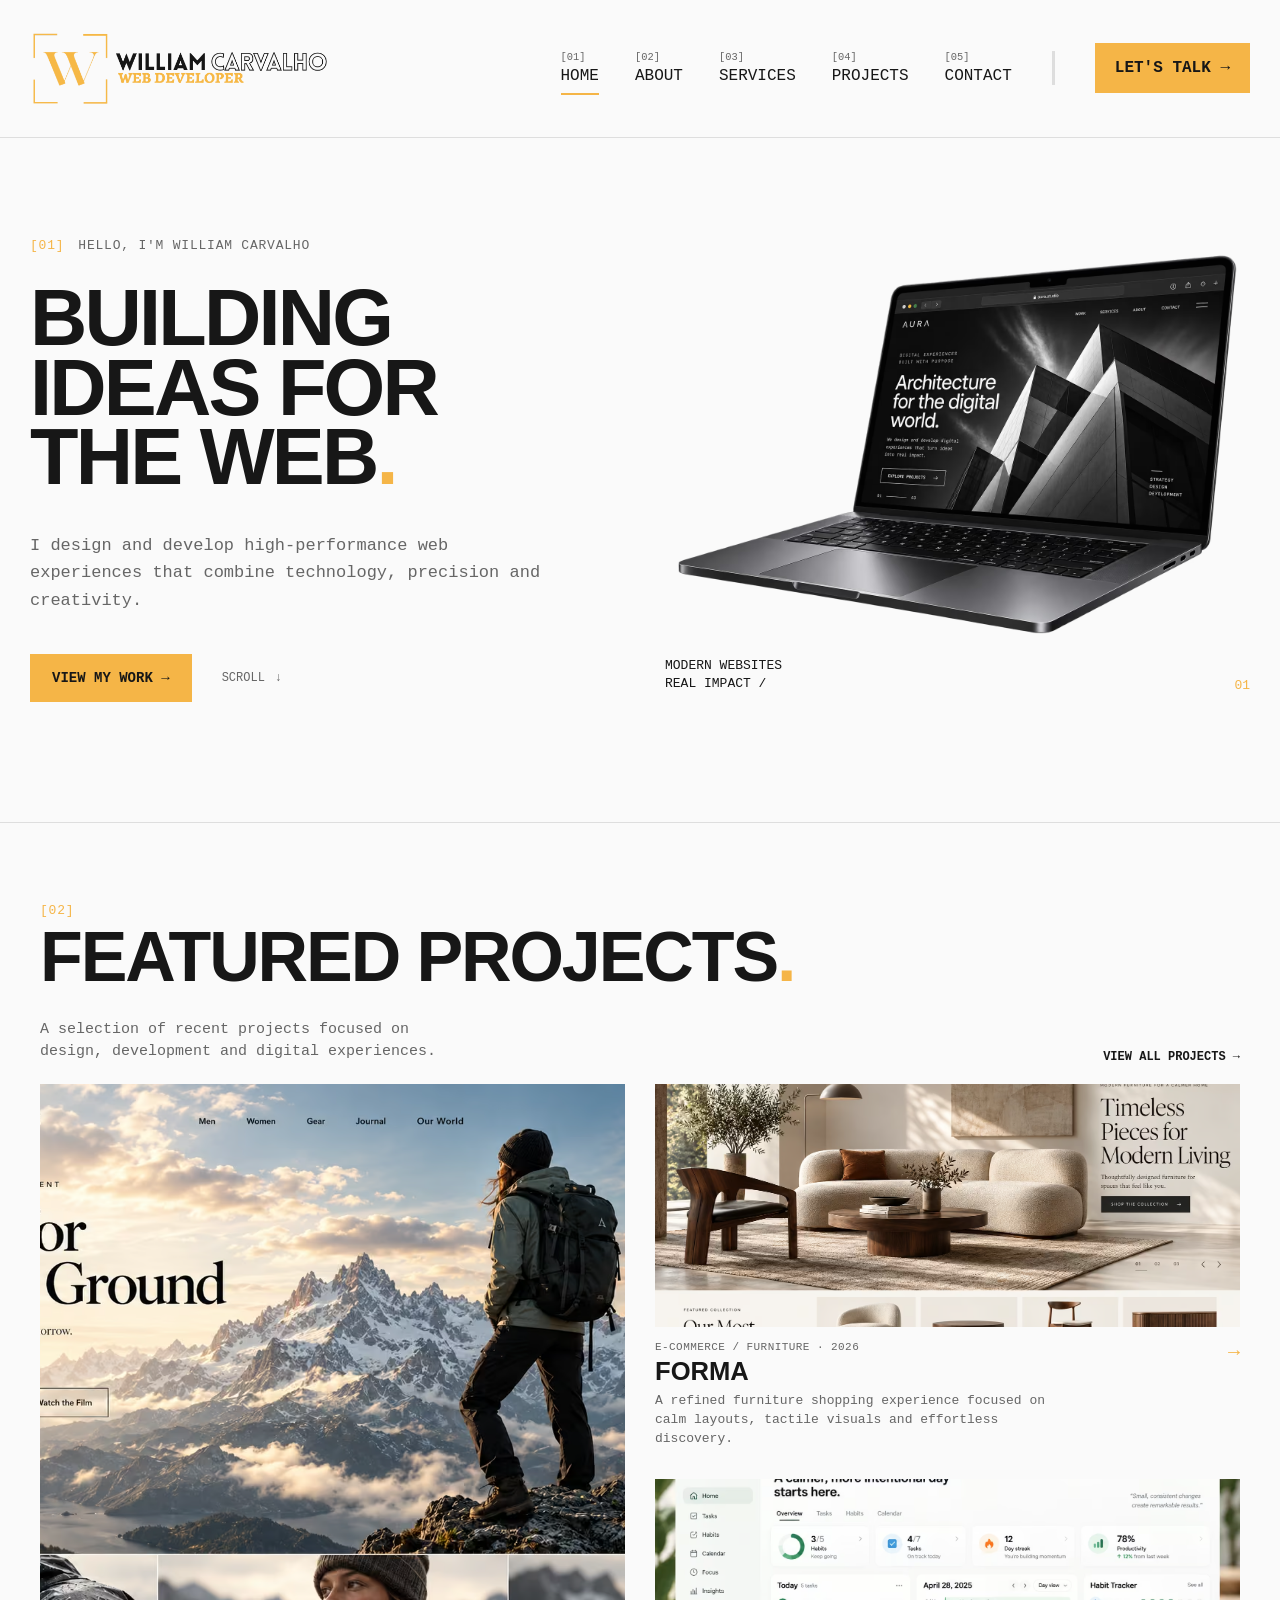
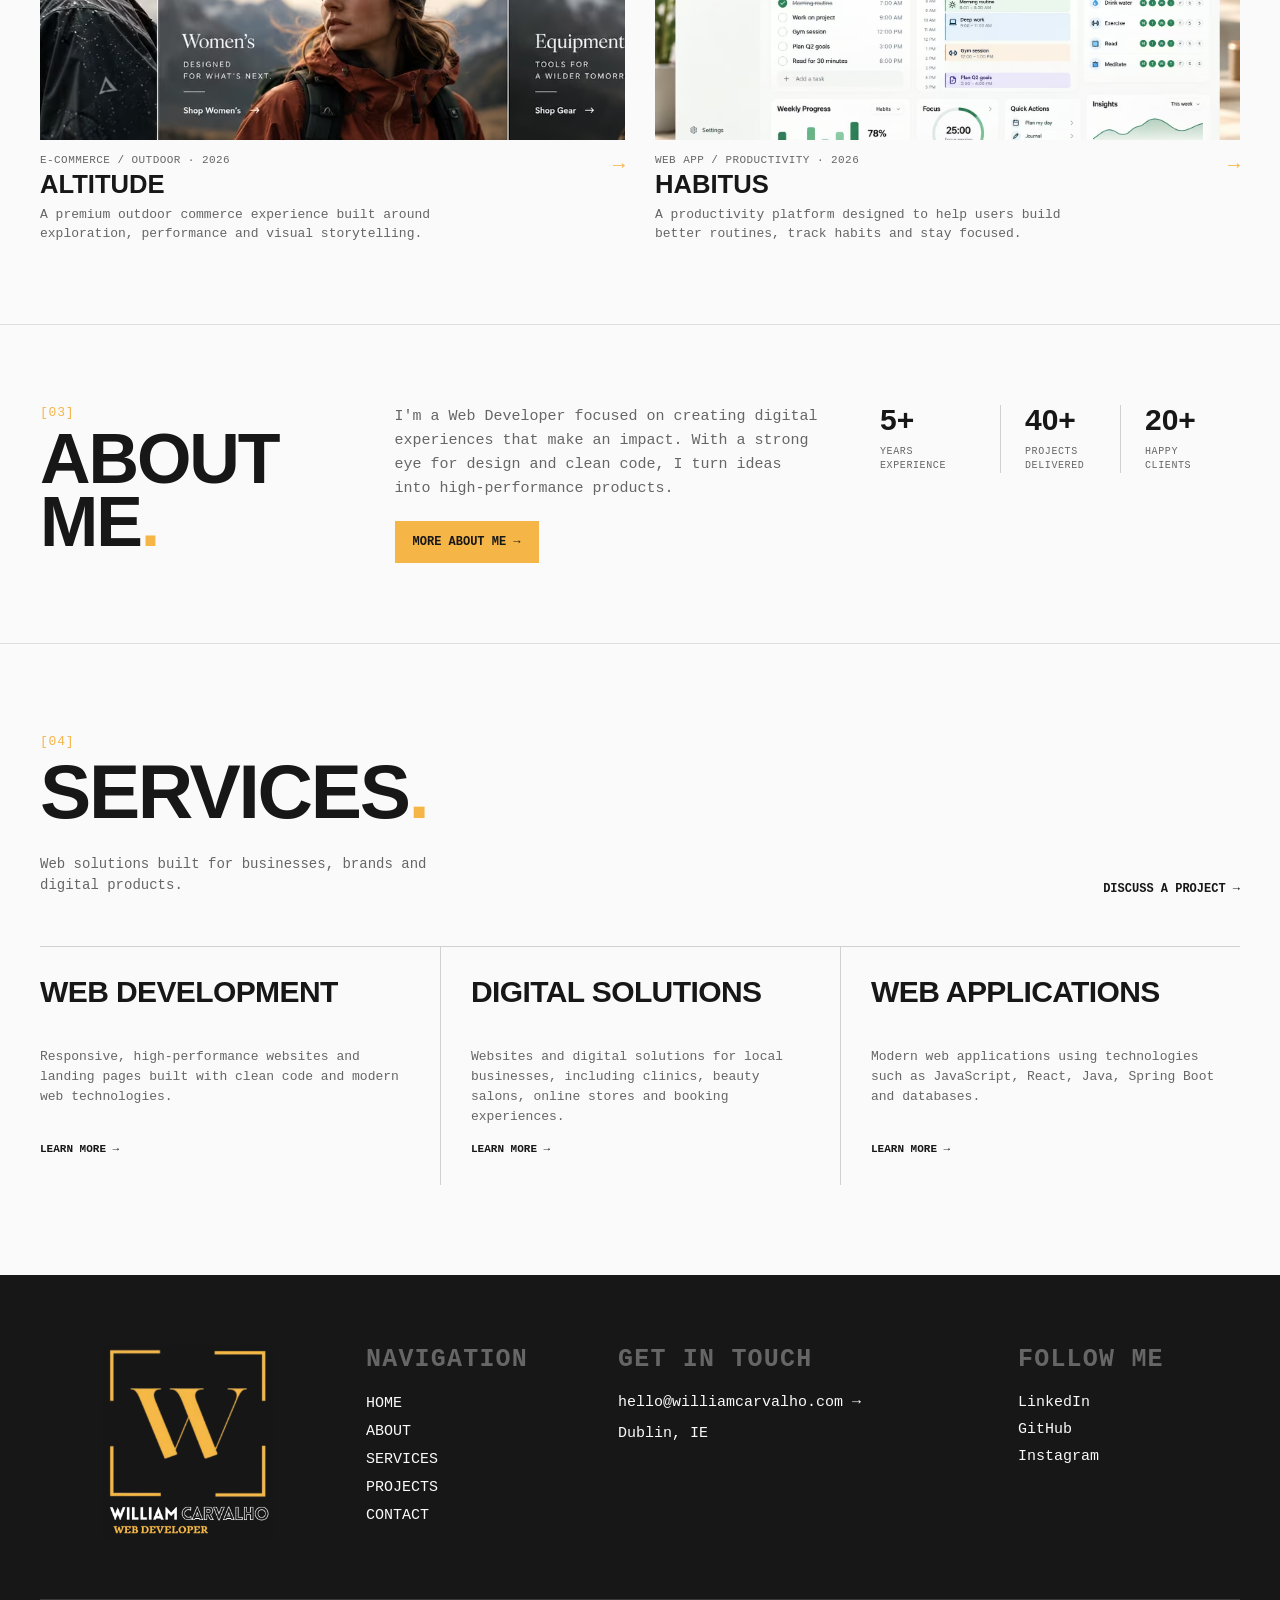
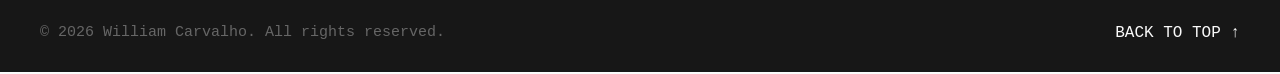
==== index.html @ 8e42b546 "add service preview section style and responsive layout" ====
<!DOCTYPE html>
<html lang="en">

<head>
    <meta charset="UTF-8">
    <meta name="viewport" content="width=device-width, initial-scale=1.0">
    <title>William Carvalho</title>
    <link rel="stylesheet" href="css/style.css">
    <link rel="stylesheet" href="https://cdn.jsdelivr.net/npm/bootstrap-icons@1.13.2/font/bootstrap-icons.min.css">
</head>

<body>
    <!-- Header -->
    <header class="site-header">
        <div class="container header-container">

            <!-- Website logo -->
            <a href="index.html" class="site-logo">
                <img src="images/full-logo-black.png" alt="William Carvalho Logo">
            </a>

            <!-- Main navigation -->
            <nav class="main-navigation" id="main-navigation" aria-label="Main navigation">
                <ul>
                    <li>
                        <a href="index.html" aria-current="page">
                            <span class="nav-number">[01]</span>
                            <span>Home</span>
                        </a>
                    </li>
                    <li>
                        <a href="about.html">
                            <span class="nav-number">[02]</span>
                            <span>About</span>
                        </a>
                    </li>
                    <li>
                        <a href="services.html">
                            <span class="nav-number">[03]</span>
                            <span>Services</span>
                        </a>
                    </li>
                    <li>
                        <a href="projects.html">
                            <span class="nav-number">[04]</span>
                            <span>Projects</span>
                        </a>
                    </li>
                    <li>
                        <a href="contact.html">
                            <span class="nav-number">[05]</span>
                            <span>Contact</span>
                        </a>
                    </li>
                </ul>
            </nav>

            <!-- Header CTA -->
            <a href="#" class="header-cta">
                Let's Talk →
            </a>

            <!-- Mobile menu button -->
            <button class="menu-toggle" type="button" aria-label="Toggle navigation menu" aria-expanded="false"
                aria-controls="main-navigation">
                <i class="bi bi-list" aria-hidden="true"></i>
            </button>
        </div>
    </header>

    <!-- Main Section -->
    <main>
        <!-- Hero -->
        <section class="hero">
            <div class="container hero-container">
                <!-- Hero Content -->
                <div class="hero-content">
                    <div class="hero-label">
                        <span>[01]</span>
                        <span>Hello, I'm William Carvalho</span>
                    </div>
                    <h1 class="hero-title">
                        Building<br>
                        Ideas For<br>
                        The Web<span class="hero-dot">.</span>
                    </h1>
                    <p class="hero-description">
                        I design and develop high-performance web experiences
                        that combine technology, precision and creativity.
                    </p>
                    <div class="hero-actions">
                        <a href="#projects" class="hero-cta">
                            View my work →
                        </a>
                        <a href="#projects" class="hero-scroll">
                            <span>Scroll</span>
                            <span>↓</span>
                        </a>
                    </div>
                </div>
                <!-- Hero Visual -->
                <div class="hero-visual">
                    <div class="hero-image">
                        <img src="images/hero-banner.avif" alt="Creative web development workspace">
                    </div>
                    <div class="hero-image-caption">
                        <p>
                            Modern Websites<br>
                            Real Impact /
                        </p>
                        <span>01</span>
                    </div>
                </div>
            </div>
        </section>

        <!-- Featured Projects -->
        <section class="featured-projects" id="projects">
            <div class="container featured-projects-container">
                <!-- Section Header -->
                <div class="featured-projects-header">
                    <div class="featured-projects-heading">
                        <div class="section-label">
                            <span>[02]</span>
                        </div>
                        <h2>
                            Featured Projects<span class="section-dot">.</span>
                        </h2>
                    </div>
                    <div class="featured-projects-intro">
                        <p>
                            A selection of recent projects focused on design,
                            development and digital experiences.
                        </p>
                        <a href="projects.html" class="section-link">
                            View all projects →
                        </a>
                    </div>
                </div>

                <!-- Projects Grid -->
                <div class="projects-grid">
                    <!-- Project 01 -->
                    <article class="project-card project-card-large">
                        <a href="project.html" class="project-image">
                            <img src="images/projects-images/project1.avif" alt="Altitude project preview">
                        </a>
                        <div class="project-info">
                            <div>
                                <span class="project-meta">
                                    E-commerce / Outdoor · 2026
                                </span>
                                <h3 class="project-title">
                                    Altitude
                                </h3>
                                <p>
                                    A premium outdoor commerce experience built around exploration,
                                    performance and visual storytelling.
                                </p>
                            </div>

                            <a href="project.html" class="project-arrow">
                                →
                            </a>
                        </div>
                    </article>

                    <!-- Project 02 -->
                    <article class="project-card project-card-small">
                        <a href="#" class="project-image">
                            <img src="images/projects-images/project2.avif" alt="">
                        </a>
                        <div class="project-info">
                            <div>
                                <span class="project-meta">
                                    E-commerce / Furniture · 2026
                                </span>

                                <h3 class="project-title">
                                    Forma
                                </h3>
                                <p>
                                    A refined furniture shopping experience focused on calm layouts,
                                    tactile visuals and effortless discovery.
                                </p>
                            </div>
                            <a href="#" class="project-arrow">
                                →
                            </a>
                        </div>
                    </article>

                    <!-- Project 03 -->
                    <article class="project-card project-card-medium">
                        <a href="#" class="project-image">
                            <img src="images/projects-images/project3.avif" alt="">
                        </a>

                        <div class="project-info">
                            <div>
                                <span class="project-meta">
                                    Web App / Productivity · 2026
                                </span>
                                <h3 class="project-title">
                                    Habitus
                                </h3>
                                <p>
                                    A productivity platform designed to help users build better
                                    routines, track habits and stay focused.
                                </p>
                            </div>
                            <a href="#" class="project-arrow">
                                →
                            </a>
                        </div>
                    </article>
                </div>
            </div>
        </section>

        <!-- About Section -->
        <section class="about-preview" id="about">
            <div class="container about-preview-container">
                <!-- Section Heading -->
                <div class="about-preview-heading">
                    <div class="section-label">
                        <span>[03]</span>
                    </div>
                    <h2>
                        About Me<span class="section-dot">.</span>
                    </h2>
                </div>

                <!-- About Content -->
                <div class="about-preview-content">
                    <p>
                        I'm a Web Developer focused on creating digital experiences
                        that make an impact. With a strong eye for design and clean code,
                        I turn ideas into high-performance products.
                    </p>
                    <a href="about.html" class="about-preview-link">
                        More about me →
                    </a>
                </div>

                <!-- Stats -->
                <div class="about-preview-stats">
                    <div class="about-stat">
                        <strong>5+</strong>
                        <span>
                            Years<br>
                            Experience
                        </span>
                    </div>
                    <div class="about-stat">
                        <strong>40+</strong>
                        <span>
                            Projects<br>
                            Delivered
                        </span>
                    </div>
                    <div class="about-stat">
                        <strong>20+</strong>
                        <span>
                            Happy<br>
                            Clients
                        </span>
                    </div>
                </div>
            </div>
        </section>

        <!-- Services -->
        <section class="services-preview" id="services">
            <div class="container services-preview-container">
                <div class="services-header">
                    <div class="services-heading">
                        <div class="section-label">
                            <span>[04]</span>
                        </div>
                        <h2>Services<span class="section-dot">.</span></h2>
                    </div>
                    <div class="services-intro">
                        <p>Web solutions built for businesses, brands and digital products.</p>
                        <a href="contact.html" class="section-link">Discuss a project →</a>
                    </div>
                </div>

                <div class="services-grid">
                    <article class="service-item">
                        <div class="service-content">
                            <h3>Web Development</h3>
                            <p>
                                Responsive, high-performance websites and landing pages
                                built with clean code and modern web technologies.
                            </p>
                            <a href="services.html">Learn more →</a>
                        </div>
                    </article>

                    <article class="service-item">
                        <div class="service-content">
                            <h3>Digital Solutions</h3>
                            <p>
                                Websites and digital solutions for local businesses,
                                including clinics, beauty salons, online stores
                                and booking experiences.
                            </p>
                            <a href="services.html">Learn more →</a>
                        </div>
                    </article>

                    <article class="service-item">
                        <div class="service-content">
                            <h3>Web Applications</h3>
                            <p>
                                Modern web applications using technologies such as
                                JavaScript, React, Java, Spring Boot and databases.
                            </p>
                            <a href="services.html">Learn more →</a>
                        </div>
                    </article>
                </div>
            </div>
        </section>
    </main>

    <!-- Footer -->
    <footer class="site-footer">
        <div class="container">
            <div class="footer-content">

                <!-- Logo -->
                <div class="footer-logo">
                    <a href="index.html">
                        <!-- Desktop / Laptop-->
                        <img src="images/full-logo-2-white.png" alt="William Carvalho logo" class="footer-logo-desktop">

                        <!-- Tablet / Mobile -->
                        <img src="images/full-logo-white.png" alt="William Carvalho logo" class="footer-logo-mobile">
                    </a>
                </div>

                <!-- Navigation -->
                <nav class="footer-navigation" aria-label="Footer navigation">
                    <h2>Navigation</h2>

                    <ul>
                        <li><a href="index.html">Home</a></li>
                        <li><a href="about.html">About</a></li>
                        <li><a href="services.html">Services</a></li>
                        <li><a href="projects.html">Projects</a></li>
                        <li><a href="contact.html">Contact</a></li>
                    </ul>
                </nav>

                <!-- Contact -->
                <div class="footer-contact-section">
                    <h2>Get in touch</h2>

                    <div class="footer-contact">
                        <a href="mailto:hello@williamcarvalho.com">
                            hello@williamcarvalho.com →
                        </a>
                        <p>Dublin, IE</p>
                    </div>
                </div>

                <!-- Social -->
                <div class="footer-social-section">
                    <h2>Follow me</h2>
                    <div class="footer-social">
                        <a href="#" target="_blank" rel="noopener noreferrer">
                            LinkedIn
                        </a>
                        <a href="#" target="_blank" rel="noopener noreferrer">
                            GitHub
                        </a>
                        <a href="#" target="_blank" rel="noopener noreferrer">
                            Instagram
                        </a>
                    </div>
                </div>
            </div>

            <!-- Footer bottom -->
            <div class="footer-bottom">
                <p>
                    &copy; 2026 William Carvalho. All rights reserved.
                </p>
                <a href="#top" class="back-to-top">
                    Back to top ↑
                </a>
            </div>
        </div>
    </footer>

    <script src="js/script.js"></script>
</body>

</html>
---- css/style.css ----
/* Base */
*,
*::before,
*::after {
    box-sizing: border-box;
}

html {
    scroll-behavior: smooth;
}

body {
    margin: 0;
}

img {
    display: block;
    max-width: 100%;
}

/* Variables */
:root {
    /* Text */
    --font-lovelo: "Lovelo", Arial, sans-serif;
    --font-lekton: "Lekton", monospace;

    /* Brand colors */
    --color-dark: #171717;
    --color-gray: #666666;
    --color-accent: #f5b547;
    --color-bg: #fafafa;
}

/* Global styles */
body {
    font-family: var(--font-lekton);
    color: var(--color-dark);
    background: var(--color-bg);
}

/* Header */
.site-header {
    width: 100%;
    border-bottom: 1px solid rgba(23, 23, 23, 0.12);
    background: var(--color-bg);
}

.header-container {
    min-height: 100px;
    display: flex;
    padding: 30px;
    align-items: center;
    gap: 40px;
}

.site-logo {
    display: flex;
    align-items: center;
    flex-shrink: 0;
}

.site-logo img {
    display: block;
    width: 300px;
    height: auto;
}

.main-navigation {
    margin-left: auto;
    padding-right: 40px;
    border-right: 3px solid rgba(23, 23, 23, 0.12);
}

.main-navigation ul {
    margin: 0;
    padding: 0;
    display: flex;
    align-items: center;
    gap: 36px;
    list-style: none;
}

.main-navigation a {
    position: relative;
    display: flex;
    flex-direction: column;
    gap: 4px;
    color: var(--color-dark);
    font-family: var(--font-lekton);
    font-size: 16px;
    text-decoration: none;
    text-transform: uppercase;
    transition: color 0.25s ease;
}

.nav-number {
    color: var(--color-gray);
    font-size: 0.65rem;
    transition: color 0.25s ease;
}

.main-navigation a:hover,
.main-navigation a:hover .nav-number {
    color: var(--color-accent);
}

.main-navigation a[aria-current="page"]::after {
    content: "";
    position: absolute;
    left: 0;
    bottom: -10px;
    width: 100%;
    height: 2px;
    background: var(--color-accent);
}

.header-cta {
    padding: 16px 20px;
    display: inline-flex;
    align-items: center;
    justify-content: center;
    flex-shrink: 0;
    background: var(--color-accent);
    color: var(--color-dark);
    font-family: var(--font-lekton);
    font-size: 16px;
    font-weight: 700;
    text-decoration: none;
    text-transform: uppercase;
    transition:
        background 0.25s ease,
        transform 0.25s ease;
}

.header-cta:hover {
    background: var(--color-dark);
    color: var(--color-bg);
    transform: translateY(-2px);
}

.menu-toggle {
    display: none;
}

/* Hero Section */
.hero {
    width: 100%;
    padding: 100px 30px 120px;
    overflow: hidden;
}

.hero-container {
    width: 100%;
    max-width: 1400px;
    margin-inline: auto;
    display: grid;
    grid-template-columns: minmax(0, 1fr) minmax(0, 1fr);
    gap: 50px;
    align-items: center;
}

.hero-content {
    width: 100%;
    min-width: 0;
}

.hero-label {
    margin-bottom: 30px;
    display: flex;
    align-items: center;
    gap: 14px;
    color: var(--color-gray);
    font-family: var(--font-lekton);
    font-size: 13px;
    text-transform: uppercase;
    letter-spacing: 0.06em;
}

.hero-label span:first-child {
    color: var(--color-accent);
}

.hero-title {
    margin: 0;
    font-family: var(--font-lovelo);
    font-size: clamp(64px, 6.2vw, 110px);
    font-weight: 900;
    line-height: 0.88;
    letter-spacing: -0.035em;
    text-transform: uppercase;
    color: var(--color-dark);
}

.hero-dot {
    color: var(--color-accent);
}

.hero-description {
    width: 100%;
    max-width: 520px;
    margin: 40px 0 0;
    color: var(--color-gray);
    font-family: var(--font-lekton);
    font-size: 17px;
    font-weight: 400;
    line-height: 1.6;
}

.hero-actions {
    margin-top: 40px;
    display: flex;
    align-items: center;
    gap: 30px;
}

.hero-cta {
    padding: 16px 22px;
    display: inline-flex;
    align-items: center;
    justify-content: center;
    background: var(--color-accent);
    color: var(--color-dark);
    font-family: var(--font-lekton);
    font-size: 14px;
    font-weight: 700;
    text-decoration: none;
    text-transform: uppercase;
    transition:
        background 0.25s ease,
        color 0.25s ease,
        transform 0.25s ease;
}

.hero-cta:hover {
    background: var(--color-dark);
    color: var(--color-bg);
    transform: translateY(-2px);
}

.hero-scroll {
    display: flex;
    align-items: center;
    gap: 10px;
    color: var(--color-gray);
    font-family: var(--font-lekton);
    font-size: 12px;
    text-decoration: none;
    text-transform: uppercase;
    transition: color 0.25s ease;
}

.hero-scroll:hover {
    color: var(--color-accent);
}

.hero-visual {
    width: 100%;
    min-width: 0;
}

.hero-image {
    width: 100%;
    min-width: 0;
    display: flex;
    align-items: center;
    justify-content: center;
}

.hero-image img {
    display: block;
    width: 100%;
    max-width: 680px;
    height: auto;
    object-fit: contain;
}

.hero-image-caption {
    width: 100%;
    max-width: 680px;
    margin-inline: auto;
    padding-top: 20px;
    display: flex;
    align-items: flex-end;
    justify-content: space-between;
    gap: 20px;
}

.hero-image-caption p {
    margin: 0;
    color: var(--color-dark);
    font-family: var(--font-lekton);
    font-size: 13px;
    line-height: 1.4;
    text-transform: uppercase;
}

.hero-image-caption>span {
    color: var(--color-accent);

    font-family: var(--font-lekton);
    font-size: 13px;
}

/* Featured Projects Section*/
.featured-projects {
    width: 100%;
    padding: 80px 40px;
    border-top: 1px solid rgba(23, 23, 23, 0.12);
}

.featured-projects-container {
    width: 100%;
    max-width: 1400px;
    margin-inline: auto;
}

.featured-projects-header {
    width: 100%;
    display: flex;
    flex-direction: column;
    gap: 30px;
}

.featured-projects-heading {
    width: 100%;
    display: flex;
    flex-direction: column;
    align-items: flex-start;
    gap: 8px;
}

.section-label {
    color: var(--color-accent);
    font-family: var(--font-lekton);
    font-size: 13px;
    text-transform: uppercase;
    letter-spacing: 0.06em;
}

.featured-projects-heading h2 {
    width: 100%;
    margin: 0;
    font-family: var(--font-lovelo);
    font-size: 70px;
    font-weight: 900;
    line-height: 0.9;
    letter-spacing: -0.03em;
    text-transform: uppercase;
    color: var(--color-dark);
}

.section-dot {
    color: var(--color-accent);
}

.featured-projects-intro {
    width: 100%;
    margin: 0;
    padding-bottom: 20px;
    display: flex;
    align-items: flex-end;
    justify-content: space-between;
    gap: 40px;
}

.featured-projects-intro p {
    width: 100%;
    max-width: 420px;
    margin: 0;
    color: var(--color-gray);
    font-family: var(--font-lekton);
    font-size: 15px;
    line-height: 1.5;
}

.section-link {
    flex-shrink: 0;
    margin: 0;
    color: var(--color-dark);
    font-family: var(--font-lekton);
    font-size: 12px;
    font-weight: 700;
    text-decoration: none;
    text-transform: uppercase;
    white-space: nowrap;
    transition:
        color 0.25s ease,
        transform 0.25s ease;
}

.section-link:hover {
    color: var(--color-accent);
    transform: translateX(4px);
}

.projects-grid {
    width: 100%;
    height: 760px;
    display: grid;
    grid-template-columns:
        minmax(0, 1fr) minmax(0, 1fr);
    grid-template-rows:
        minmax(0, 1fr) minmax(0, 1fr);
    gap: 30px;
}

.project-card {
    min-width: 0;
    min-height: 0;
    display: flex;
    flex-direction: column;
}

.project-card-large {
    grid-column: 1;
    grid-row: 1 / 3;
}

.project-card-small {
    grid-column: 2;
    grid-row: 1;
}

.project-card-medium {
    grid-column: 2;
    grid-row: 2;
}

.project-image {
    width: 100%;
    min-height: 0;
    flex: 1 1 auto;
    display: block;
    overflow: hidden;
    background: #eeeeee;
    text-decoration: none;
}

.project-image img {
    width: 100%;
    height: 100%;
    display: block;
    object-fit: cover;
    transition:
        filter 0.45s ease,
        transform 0.45s ease;
}

.project-info {
    flex: 0 0 auto;
    padding-top: 14px;
    display: flex;
    align-items: flex-start;
    justify-content: space-between;
    gap: 20px;
}

.project-info>div {
    min-width: 0;
}

.project-meta {
    display: block;
    margin-bottom: 6px;
    color: var(--color-gray);
    font-family: var(--font-lekton);
    font-size: 11px;
    text-transform: uppercase;
    letter-spacing: 0.04em;
}

.project-title {
    margin: 0;
    font-family: var(--font-lovelo);
    font-size: clamp(24px, 2vw, 34px);
    font-weight: 900;
    line-height: 1;
    text-transform: uppercase;
    color: var(--color-dark);
    transition: color 0.25s ease;
}

.project-info p {
    max-width: 420px;
    margin: 8px 0 0;
    color: var(--color-gray);
    font-family: var(--font-lekton);
    font-size: 13px;
    line-height: 1.45;
}

.project-arrow {
    flex-shrink: 0;
    color: var(--color-accent);
    font-family: var(--font-lekton);
    font-size: 20px;
    text-decoration: none;
    transition:
        color 0.25s ease,
        transform 0.25s ease;
}

.project-card:hover .project-image img {
    filter: grayscale(0%);
    transform: scale(1.025);
}

.project-card:hover .project-title {
    color: var(--color-accent);
}

.project-card:hover .project-arrow {
    transform: translateX(5px);
}

/* About Intro Section */
.about-preview {
    width: 100%;
    padding: 80px 40px;
    border-top: 1px solid rgba(23, 23, 23, 0.12);
}

.about-preview-container {
    width: 100%;
    max-width: 1400px;
    margin-inline: auto;
    display: grid;
    grid-template-columns: 0.9fr 1.3fr 1.1fr;
    gap: 60px;
    align-items: start;
}

.about-preview-heading {
    display: flex;
    flex-direction: column;
    align-items: flex-start;
    gap: 8px;
}

.about-preview-heading .section-label {
    color: var(--color-accent);
    font-family: var(--font-lekton);
    font-size: 13px;
    text-transform: uppercase;
    letter-spacing: 0.06em;
}

.about-preview-heading h2 {
    margin: 0;
    font-family: var(--font-lovelo);
    font-size: 70px;
    font-weight: 900;
    line-height: 0.9;
    letter-spacing: -0.03em;
    text-transform: uppercase;
    color: var(--color-dark);
}

.about-preview-content {
    max-width: 520px;
    display: flex;
    flex-direction: column;
    align-items: flex-start;
    gap: 20px;
}

.about-preview-stats {
    display: grid;
    grid-template-columns: repeat(3, 1fr);
    gap: 0;
}

.about-stat {
    min-width: 0;
    padding: 0 24px;
    border-left: 1px solid rgba(23, 23, 23, 0.18);
}

.about-stat:first-child {
    border-left: 0;
    padding-left: 0;
}

.about-stat:last-child {
    padding-right: 0;
}

.about-stat strong {
    display: block;
    margin-bottom: 10px;
    font-family: var(--font-lovelo);
    font-size: 30px;
    font-weight: 900;
    line-height: 1;
    color: var(--color-dark);
}

.about-stat span {
    display: block;
    color: var(--color-gray);
    font-family: var(--font-lekton);
    font-size: 10px;
    line-height: 1.4;
    letter-spacing: 0.06em;
    text-transform: uppercase;
}

.about-preview-content p {
    margin: 0;
    color: var(--color-gray);
    font-family: var(--font-lekton);
    font-size: 15px;
    line-height: 1.6;
}

.about-preview-link {
    display: inline-flex;
    align-items: center;
    justify-content: center;
    padding: 14px 18px;
    background: var(--color-accent);
    color: var(--color-dark);
    font-family: var(--font-lekton);
    font-size: 12px;
    font-weight: 700;
    text-decoration: none;
    text-transform: uppercase;
    transition:
        background 0.25s ease,
        color 0.25s ease,
        transform 0.25s ease;
}

.about-preview-link:hover {
    background: var(--color-dark);
    color: var(--color-bg);
    transform: translateY(-2px);
}

/* =========================
   Services Preview
========================= */

.services-preview {
    width: 100%;
    padding: 90px 40px;
    border-top: 1px solid rgba(23, 23, 23, 0.12);
}

.services-preview-container {
    width: 100%;
    max-width: 1400px;
    margin-inline: auto;
}


/* =========================
   Services Header
========================= */

.services-header {
    width: 100%;
    margin-bottom: 50px;

    display: flex;
    flex-direction: column;

    gap: 28px;
}

.services-heading {
    display: flex;
    flex-direction: column;
    align-items: flex-start;

    gap: 8px;
}

.services-heading h2 {
    margin: 0;

    font-family: var(--font-lovelo);
    font-size: clamp(52px, 6vw, 80px);
    font-weight: 900;

    line-height: 0.9;
    letter-spacing: -0.03em;

    text-transform: uppercase;
    color: var(--color-dark);
}

.services-intro {
    width: 100%;

    display: flex;
    align-items: flex-end;
    justify-content: space-between;

    gap: 40px;
}

.services-intro p {
    width: 100%;
    max-width: 420px;

    margin: 0;

    color: var(--color-gray);

    font-family: var(--font-lekton);
    font-size: 14px;

    line-height: 1.5;
}


/* =========================
   Services Grid
========================= */

.services-grid {
    width: 100%;

    display: grid;
    grid-template-columns: repeat(3, minmax(0, 1fr));

    border-top: 1px solid rgba(23, 23, 23, 0.18);
}

.service-item {
    min-width: 0;
    height: 100%;

    padding: 30px;

    border-left: 1px solid rgba(23, 23, 23, 0.18);
}

.service-item:first-child {
    padding-left: 0;

    border-left: 0;
}

.service-item:last-child {
    padding-right: 0;
}


/* Service Content */

.service-content {
    height: 100%;
    display: grid;
    grid-template-rows:
        minmax(70px, auto) minmax(96px, auto) auto;
    align-content: start;
}

.service-content h3 {
    margin: 0;
    font-family: var(--font-lovelo);
    font-size: 30px;
    font-weight: 900;
    line-height: 1;
    letter-spacing: -0.02em;
    text-transform: uppercase;
    color: var(--color-dark);
    transition: color 0.25s ease;
}

.service-content p {
    width: 100%;
    max-width: 360px;
    margin: 0;
    color: var(--color-gray);
    font-family: var(--font-lekton);
    font-size: 13px;
    line-height: 1.55;
}

.service-content a {
    align-self: start;
    justify-self: start;
    color: var(--color-dark);
    font-family: var(--font-lekton);
    font-size: 11px;
    font-weight: 700;
    text-decoration: none;
    text-transform: uppercase;

    transition:
        color 0.25s ease,
        transform 0.25s ease;
}

.service-content a:hover {
    color: var(--color-accent);
    transform: translateX(4px);
}

.service-item:hover .service-content h3 {
    color: var(--color-accent);
}

/* Footer */
.site-footer {
    padding: 70px 0 30px;
    background: var(--color-dark);
    color: var(--color-bg);
}

.site-footer .container {
    padding-inline: 30px;
}

.footer-content {
    display: grid;
    grid-template-columns: 1.2fr 0.9fr 1.5fr 0.9fr;
    gap: 30px;
    width: 100%;
    max-width: 1200px;
    margin-inline: auto;
    padding-bottom: 60px;
    border-bottom: 1px solid rgba(255, 255, 255, 0.15);
}

.footer-logo {
    display: flex;
    align-items: center;
    justify-content: center;
}

.footer-logo a {
    display: inline-block;
}

.footer-logo-desktop {
    display: block;
}

.footer-logo-mobile {
    display: none;
}

.footer-logo img {
    width: 170px;
    height: auto;
}

.site-footer h2 {
    margin: 0 0 20px;
    font-family: var(--font-lekton);
    font-size: 25px;
    font-weight: 700;
    text-transform: uppercase;
    letter-spacing: 1.2px;
    color: var(--color-gray);
}

.footer-navigation ul {
    margin: 0;
    padding: 0;
    list-style: none;
}

.footer-navigation li+li {
    margin-top: 10px;
}

.footer-navigation a {
    color: var(--color-bg);
    font-family: var(--font-lekton);
    font-size: 15px;
    text-decoration: none;
    text-transform: uppercase;
    transition: color 0.25s ease;
}

.footer-navigation a:hover {
    color: var(--color-accent);
}

.footer-contact {
    display: flex;
    flex-direction: column;
    gap: 14px;
}

.footer-contact a {
    color: var(--color-bg);
    font-size: 15px;
    text-decoration: none;
    transition: color 0.25s ease;
}

.footer-contact a:hover {
    color: var(--color-accent);
}

.footer-contact p {
    margin: 0;
    font-size: 15px;
}

.footer-social {
    display: flex;
    flex-direction: column;
    gap: 10px;
}

.footer-social a {
    color: var(--color-bg);
    font-size: 15px;
    text-decoration: none;
    transition:
        color 0.25s ease,
        transform 0.25s ease;
}

.footer-social a:hover {
    color: var(--color-accent);
    transform: translateX(4px);
}

.footer-bottom {
    width: 100%;
    max-width: 1200px;
    margin-inline: auto;
    padding-top: 24px;
    display: flex;
    align-items: center;
    justify-content: space-between;
    gap: 30px;
}

.footer-bottom p {
    margin: 0;
    color: var(--color-gray);
    font-size: 15px;
}

.back-to-top {
    color: var(--color-bg);
    font-family: var(--font-lekton);
    font-size: 16px;
    text-decoration: none;
    text-transform: uppercase;
    transition: color 0.25s ease;
}

.back-to-top:hover {
    color: var(--color-accent);
}

/* Tablet */
@media (max-width: 1024px) {

    /* Header */
    .header-container {
        padding: 20px;
        gap: 25px;
    }

    .site-logo img {
        width: 220px;
    }

    .main-navigation {
        padding-right: 25px;
    }

    .main-navigation ul {
        gap: 30px;
    }

    .main-navigation a {
        font-size: 12px;
    }

    .header-cta {
        padding: 10px 13px;
        font-size: 12px;
    }

    /* Hero Section */
    .hero {
        padding: 80px 20px 100px;
    }

    .hero-container {
        grid-template-columns: minmax(0, 1fr) minmax(0, 1fr);
        gap: 35px;
    }

    .hero-label {
        margin-bottom: 24px;
        font-size: 11px;
    }

    .hero-title {
        font-size: clamp(52px, 6vw, 82px);
        line-height: 0.9;
    }

    .hero-description {
        max-width: 440px;
        margin-top: 30px;
        font-size: 15px;
        line-height: 1.5;
    }

    .hero-actions {
        margin-top: 30px;
        gap: 20px;
    }

    .hero-cta {
        padding: 14px 18px;
        font-size: 12px;
    }

    .hero-scroll {
        font-size: 11px;
    }

    .hero-image img {
        max-width: 560px;
    }

    .hero-image-caption {
        max-width: 560px;

        padding-top: 16px;
    }

    .hero-image-caption p,
    .hero-image-caption>span {
        font-size: 11px;
    }

    /* Featured Project Section */
    .featured-projects {
        padding: 40px 20px;
    }

    .featured-projects-header {
        width: 100%;
        display: flex;
        flex-direction: column;
        gap: 30px;
    }

    .featured-projects-heading {
        gap: 14px;
    }

    .section-label {
        font-size: 11px;
    }

    .featured-projects-heading h2 {
        font-size: 50px;
    }

    .featured-projects-intro {
        max-width: 100%;
        gap: 24px;
    }

    .featured-projects-intro p {
        max-width: 320px;
        font-size: 12px;
        line-height: 1.45;
    }

    .section-link {
        font-size: 11px;
    }

    .projects-grid {
        height: 650px;
        gap: 20px;
    }

    .project-info {
        padding-top: 12px;
        gap: 15px;
    }

    .project-meta {
        font-size: 10px;
    }

    .project-title {
        font-size: clamp(22px, 2.8vw, 30px);
    }

    .project-info p {
        max-width: 340px;
        font-size: 11px;
    }

    .project-arrow {
        font-size: 18px;
    }

    /* About Intro Section */
    .about-preview {
        padding: 70px 20px;
    }

    .about-preview-container {
        grid-template-columns: 0.9fr 1.2fr 1fr;
        gap: 20px;
    }

    .about-preview-heading h2 {
        font-size: 50px;
    }

    .about-preview-content {
        max-width: 460px;
        gap: 24px;
    }

    .about-preview-content p {
        font-size: 12px;
        line-height: 1.55;
    }

    .about-preview-link {
        padding: 13px 16px;
        font-size: 11px;
    }

    .about-stat {
        padding: 0 15px;
    }

    .about-stat strong {
        font-size: 23px;
    }

    .about-stat span {
        font-size: 8px;
    }

    /* Service content */
    .service-content {
        grid-template-rows:
            minmax(60px, auto) 
            minmax(120px, auto) 
            auto;
    }

    .service-content h3 {
        font-size: 26px;
     }

    .service-content p {
        font-size: 11px;
    }

    .service-content a {
        font-size: 11px;
    }

    /* Footer */
    .site-footer {
        padding: 30px 30px;
    }

    .site-footer .container {
        padding-inline: 00px;
    }

    .footer-content {
        display: grid;
        grid-template-columns: 1fr 1.3fr 1fr;
        gap: 20px 10px;
        width: 100%;
        margin-inline: auto;
        padding-bottom: 20px;
        padding-left: 13px;
    }

    .footer-navigation {
        grid-column: 1;
        grid-row: 1;
        width: 100%;
        text-align: left;
    }

    .footer-contact-section {
        grid-column: 2;
        grid-row: 1;
        width: 100%;
        text-align: left;
    }

    .footer-contact {
        align-items: flex-start;
    }

    .footer-social-section {
        grid-column: 3;
        grid-row: 1;
        width: 100%;
        text-align: left;
    }

    .footer-social {
        align-items: flex-start;
    }

    .footer-logo {
        grid-column: 1 / -1;
        grid-row: 2;
        width: 100%;
        display: flex;
        justify-content: center;
        margin-top: 10px;
    }

    .footer-logo-desktop {
        display: none;
    }

    .footer-logo-mobile {
        display: block;
    }

    .footer-logo img {
        width: 300px;
    }

    .site-footer h2 {
        font-size: 18px;
    }

    .footer-navigation ul {
        margin: 0;
        padding: 0;
        text-align: left;
    }

    .footer-navigation li+li {
        margin-top: 8px;
    }

    .footer-navigation a {
        font-size: 13px;
    }

    .footer-contact a {
        font-size: 13px;
    }

    .footer-contact p {
        font-size: 13px;
    }

    .footer-social a {
        font-size: 13px;
    }

    .footer-bottom {
        width: 100%;
        max-width: 900px;
        margin-inline: auto;
    }

    .footer-bottom p {
        font-size: 13px;
    }

    .back-to-top {
        font-size: 12px;
    }

}

/* Mobile */
@media (max-width: 768px) {

    /* Header */
    .header-container {
        min-height: 76px;
        gap: 16px;
    }

    .site-logo img {
        width: 250px;
    }

    .main-navigation {
        display: none;
    }

    .header-cta {
        margin-left: auto;
        font-size: 10px;
    }

    .menu-toggle {
        display: flex;
        align-items: center;
        justify-content: center;
        padding: 0;
        border: 0;
        background: transparent;
        color: var(--color-dark);
        font-size: 40px;
        cursor: pointer;
    }

    /* Hero Section */
    .hero {
        padding: 70px 20px 90px;
    }

    .hero-container {
        grid-template-columns: 1fr;
        gap: 50px;
    }

    .hero-content {
        max-width: 620px;
    }

    .hero-title {
        font-size: clamp(54px, 11vw, 86px);
        line-height: 0.88;
    }

    .hero-description {
        max-width: 520px;
    }

    .hero-visual {
        width: 100%;
    }

    .hero-image img {
        max-width: 620px;
    }

    .hero-image-caption {
        max-width: 620px;
    }

    /*Featured Project Section */
    .featured-projects {
        padding: 40px 20px;
    }

    .featured-projects-header {
        display: grid;
        grid-template-columns: 1fr;
        grid-template-rows: auto auto;
        gap: 24px;
        align-items: start;
        margin-bottom: 40px;
    }

    .featured-projects-heading {
        grid-column: 1;
        grid-row: 1;
        width: 100%;
        gap: 14px;
    }

    .section-label {
        font-size: 10px;
    }

    .featured-projects-heading h2 {
        font-size: 60px;
    }

    .featured-projects-intro {
        grid-column: 1;
        grid-row: 2;
        width: 100%;
        max-width: 100%;
        margin: 0;
        padding: 0;
        display: flex;
        flex-direction: column;
        align-items: flex-start;
        justify-content: flex-start;
        gap: 14px;
    }

    .featured-projects-intro p {
        width: 100%;
        max-width: 520px;
        margin: 0;
        font-size: 13px;
        line-height: 1.5;
    }

    .section-link {
        margin: 0;
        font-size: 10px;
    }

    .projects-grid {
        height: auto;
        display: grid;
        grid-template-columns: 1fr;
        grid-template-rows: auto;
        gap: 45px;
    }

    .project-card-large,
    .project-card-small,
    .project-card-medium {
        grid-column: 1;
        grid-row: auto;
        height: auto;
    }

    .project-image {
        flex: none;
        width: 100%;
        aspect-ratio: 16 / 10;
    }

    .project-card-small .project-image,
    .project-card-medium .project-image {
        aspect-ratio: 16 / 9;
    }

    .project-info {
        padding-top: 12px;
        gap: 15px;
    }

    .project-meta {
        font-size: 10px;
    }

    .project-title {
        font-size: 28px;
    }

    .project-info p {
        max-width: 420px;
        font-size: 12px;
    }

    .project-arrow {
        font-size: 18px;
    }

    /* About Intro Section */
    .about-preview {
        padding: 60px 20px;
    }

    .about-preview-container {
        grid-template-columns: 1fr;
        grid-template-rows: auto auto auto;
        gap: 30px;
    }

    .about-preview-heading {
        grid-column: 1;
        grid-row: 1;
        width: 100%;
    }

    .about-preview-heading h2 {
        font-size: 60px;
    }

    .about-preview-content {
        grid-column: 1;
        grid-row: 2;

        width: 100%;
        max-width: 560px;

        gap: 20px;
    }

    .about-preview-content p {
        font-size: 13px;
        line-height: 1.55;
    }

    .about-preview-link {
        padding: 13px 16px;
        font-size: 10px;
    }

    .about-preview-stats {
        grid-column: 1;
        grid-row: 3;
        width: 100%;
        display: grid;
        grid-template-columns: repeat(3, 1fr);
        gap: 0;
        margin-top: 10px;
    }

    .about-stat {
        padding: 0 20px;
        border-bottom: 0;
        border-left: 1px solid rgba(23, 23, 23, 0.18);
    }

    .about-stat:first-child {
        border-left: 0;
        padding-left: 0;
    }

    .about-stat:last-child {
        padding-right: 0;
    }

    .about-stat strong {
        margin-bottom: 8px;
        font-size: 45px;
    }

    .about-stat span {
        font-size: 13px;
        line-height: 1.4;
    }

    /* Service content */
    .services-preview {
        padding: 70px 20px;
    }

    .services-header {
        width: 100%;
        display: flex;
        flex-direction: column;
        gap: 24px;
        margin-bottom: 40px;
    }

    .services-heading {
        width: 100%;
    }

    .services-heading h2 {
        width: 100%;
        font-size: 60px;
    }

    .services-intro {
        width: 100%;
        display: flex;
        flex-direction: column;
        align-items: flex-start;
        justify-content: flex-start;
        gap: 14px;
    }

    .services-intro p {
        width: 100%;
        max-width: 520px;
        margin: 0;
        font-size: 13px;
        line-height: 1.5;
    }

    .services-intro .section-link {
        margin: 0;
        align-self: flex-start;
        font-size: 10px;
    }

    .services-grid {
        grid-template-columns: 1fr;
        width: 100%;
        border-top: 1px solid rgba(23, 23, 23, 0.18);
    }

    .service-item {
        width: 100%;
        padding: 24px 0;
        border-left: 0;
        border-bottom: 1px solid rgba(23, 23, 23, 0.18);
    }

    .service-item:first-child {
        padding-left: 0;
    }

    .service-item:last-child {
        padding-right: 0;
        border-bottom: 0;
    }

    .service-content {
        grid-template-rows:
            minmax(40px, auto) 
            minmax(80px, auto) 
            auto;
    }

    .service-content h3 {
        font-size: 30px;
     }

    .service-content p {
        font-size: 13px;
    }

    .service-content a {
        font-size: 11px;
    }

    /* Footer */
    .site-footer {
        padding: 20px 10px;
    }

    .site-footer .container {
        padding-inline: 20px;
    }

    .footer-content {
        grid-template-columns: 1fr 1.7fr 1fr;
        gap: 10px 10px;
        padding-bottom: 20px;
    }

    .footer-social-section {
        grid-column: 3;
        grid-row: 1;
        width: 100%;
        text-align: left;
    }

    .footer-logo img {
        width: 250px;
    }

    .site-footer h2 {
        font-size: 14px;
    }

    .footer-navigation a {
        font-size: 11px;
    }

    .footer-contact a {
        font-size: 11px;
    }

    .footer-contact p {
        font-size: 11px;
    }

    .footer-social a {
        font-size: 11px;
    }

    .footer-bottom p {
        font-size: 11px;
    }

    .back-to-top {
        font-size: 11px;
    }
}

/* Small Mobile */
@media (max-width: 460px) {

    /* Header */
    .header-container {
        min-height: 76px;
        padding: 20px;
        display: flex;
        align-items: center;
        width: 100%;
    }

    .site-logo {
        margin-right: auto;
    }

    .site-logo img {
        width: 240px;
    }

    .header-cta {
        display: none;
    }

    /* Hero Section */
    .hero {
        padding: 55px 20px 70px;
    }

    .hero-container {
        gap: 40px;
    }

    .hero-label {
        margin-bottom: 20px;
        gap: 8px;
        font-size: 10px;
    }

    .hero-title {
        font-size: clamp(44px, 14vw, 64px);
        line-height: 0.9;
        letter-spacing: -0.03em;
    }

    .hero-description {
        margin-top: 24px;
        font-size: 14px;
        line-height: 1.5;
    }

    .hero-actions {
        margin-top: 28px;
        flex-wrap: wrap;
        gap: 18px;
    }

    .hero-cta {
        padding: 13px 16px;
        font-size: 11px;
    }

    .hero-scroll {
        font-size: 10px;
    }

    .hero-image img {
        max-width: 100%;
    }

    .hero-image-caption {
        padding-top: 14px;
    }

    .hero-image-caption p,
    .hero-image-caption>span {
        font-size: 10px;
    }

    /* Featured Project Section */
    .featured-projects {
        padding: 30px;
    }

    .featured-projects-header {
        grid-template-columns: 1fr;
        grid-template-rows: auto auto;
        gap: 20px;
        margin-bottom: 35px;
    }

    .featured-projects-heading {
        grid-column: 1;
        grid-row: 1;
        width: 100%;
        gap: 10px;
    }

    .section-label {
        font-size: 9px;
    }

    .featured-projects-heading h2 {
        font-size: 45px;
    }

    .featured-projects-intro {
        grid-column: 1;
        grid-row: 2;
        width: 100%;
        max-width: 100%;
        margin: 0;
        padding: 0;
        display: flex;
        flex-direction: column;
        align-items: flex-start;
        gap: 12px;
    }

    .featured-projects-intro p {
        width: 100%;
        max-width: 100%;
        margin: 0;
        font-size: 12px;
        line-height: 1.5;
    }

    .section-link {
        margin: 0;
        font-size: 10px;
    }

    .projects-grid {
        height: auto;
        grid-template-columns: 1fr;
        grid-template-rows: auto;
        gap: 38px;
    }

    .project-card-large,
    .project-card-small,
    .project-card-medium {
        grid-column: 1;
        grid-row: auto;
        height: auto;
    }

    .project-image {
        flex: none;
        width: 100%;
        aspect-ratio: 4 / 3;
    }

    .project-card-small .project-image,
    .project-card-medium .project-image {
        aspect-ratio: 4 / 3;
    }

    .project-info {
        padding-top: 10px;
        gap: 12px;
    }

    .project-meta {
        margin-bottom: 5px;
        font-size: 9px;
    }

    .project-title {
        font-size: 24px;
    }

    .project-info p {
        margin-top: 6px;

        font-size: 11px;
        line-height: 1.4;
    }

    .project-arrow {
        font-size: 17px;
    }

    /* About Intro Section */
    .about-preview-heading h2 {
        font-size: 45px;
    }

    .about-stat strong {
        margin-bottom: 8px;
        font-size: 35px;
    }

    /* Service Section */
    .services-heading h2 {
        font-size: 45px;
    }

    .services-intro p {
        font-size: 13px;
    }

    .services-intro .section-link {
        font-size: 11px;
    }

    .service-content {
        grid-template-rows:
            minmax(40px, auto) 
            minmax(80px, auto) 
            auto;
    }

    .service-content h3 {
        font-size: 26px;
     }

    .service-content p {
        font-size: 13px;
    }

    .service-content a {
        font-size: 11px;
    }

    /* Footer */
    .site-footer {
        padding: 30px 10px;
    }

    .site-footer .container {
        padding-inline: 20px;
    }

    .footer-content {
        display: grid;
        grid-template-columns: 1fr;
        gap: 30px;
        width: 100%;
        max-width: 100%;
        margin-inline: auto;
        justify-items: stretch;
        text-align: left;
    }

    .footer-navigation {
        grid-column: 1;
        grid-row: 1;
        width: 100%;
    }

    .footer-contact-section {
        grid-column: 1;
        grid-row: 2;
        width: 100%;
    }

    .footer-social-section {
        grid-column: 1;
        grid-row: 3;
        width: 100%;
    }

    .footer-logo {
        grid-column: 1;
        grid-row: 4;
        width: 100%;
        display: flex;
        justify-content: center;
        margin-top: 10px;
    }

    .footer-logo img {
        width: 300px;
    }

    .footer-contact,
    .footer-social {
        align-items: flex-start;
    }

    .site-footer h2 {
        font-size: 20px;
    }

    .footer-navigation a {
        font-size: 13px;
    }

    .footer-contact a {
        font-size: 13px;
    }

    .footer-contact p {
        font-size: 13px;
    }

    .footer-social a {
        font-size: 13px;
    }

    .footer-bottom {
        display: flex;
        flex-direction: row;
        align-items: center;
        justify-content: space-between;
        gap: 20px;
    }

    .footer-bottom p {
        font-size: 12px;
    }

    .back-to-top {
        width: 35px;
        height: 35px;
        display: inline-flex;
        align-items: center;
        justify-content: center;
        flex-shrink: 0;
        border-radius: 50%;
        background: var(--color-accent);
        color: var(--color-dark);
        font-size: 0;
        text-decoration: none;
        text-transform: none;
    }

    .back-to-top::before {
        content: "↑";
        font-size: 15px;
        line-height: 1;
    }

}
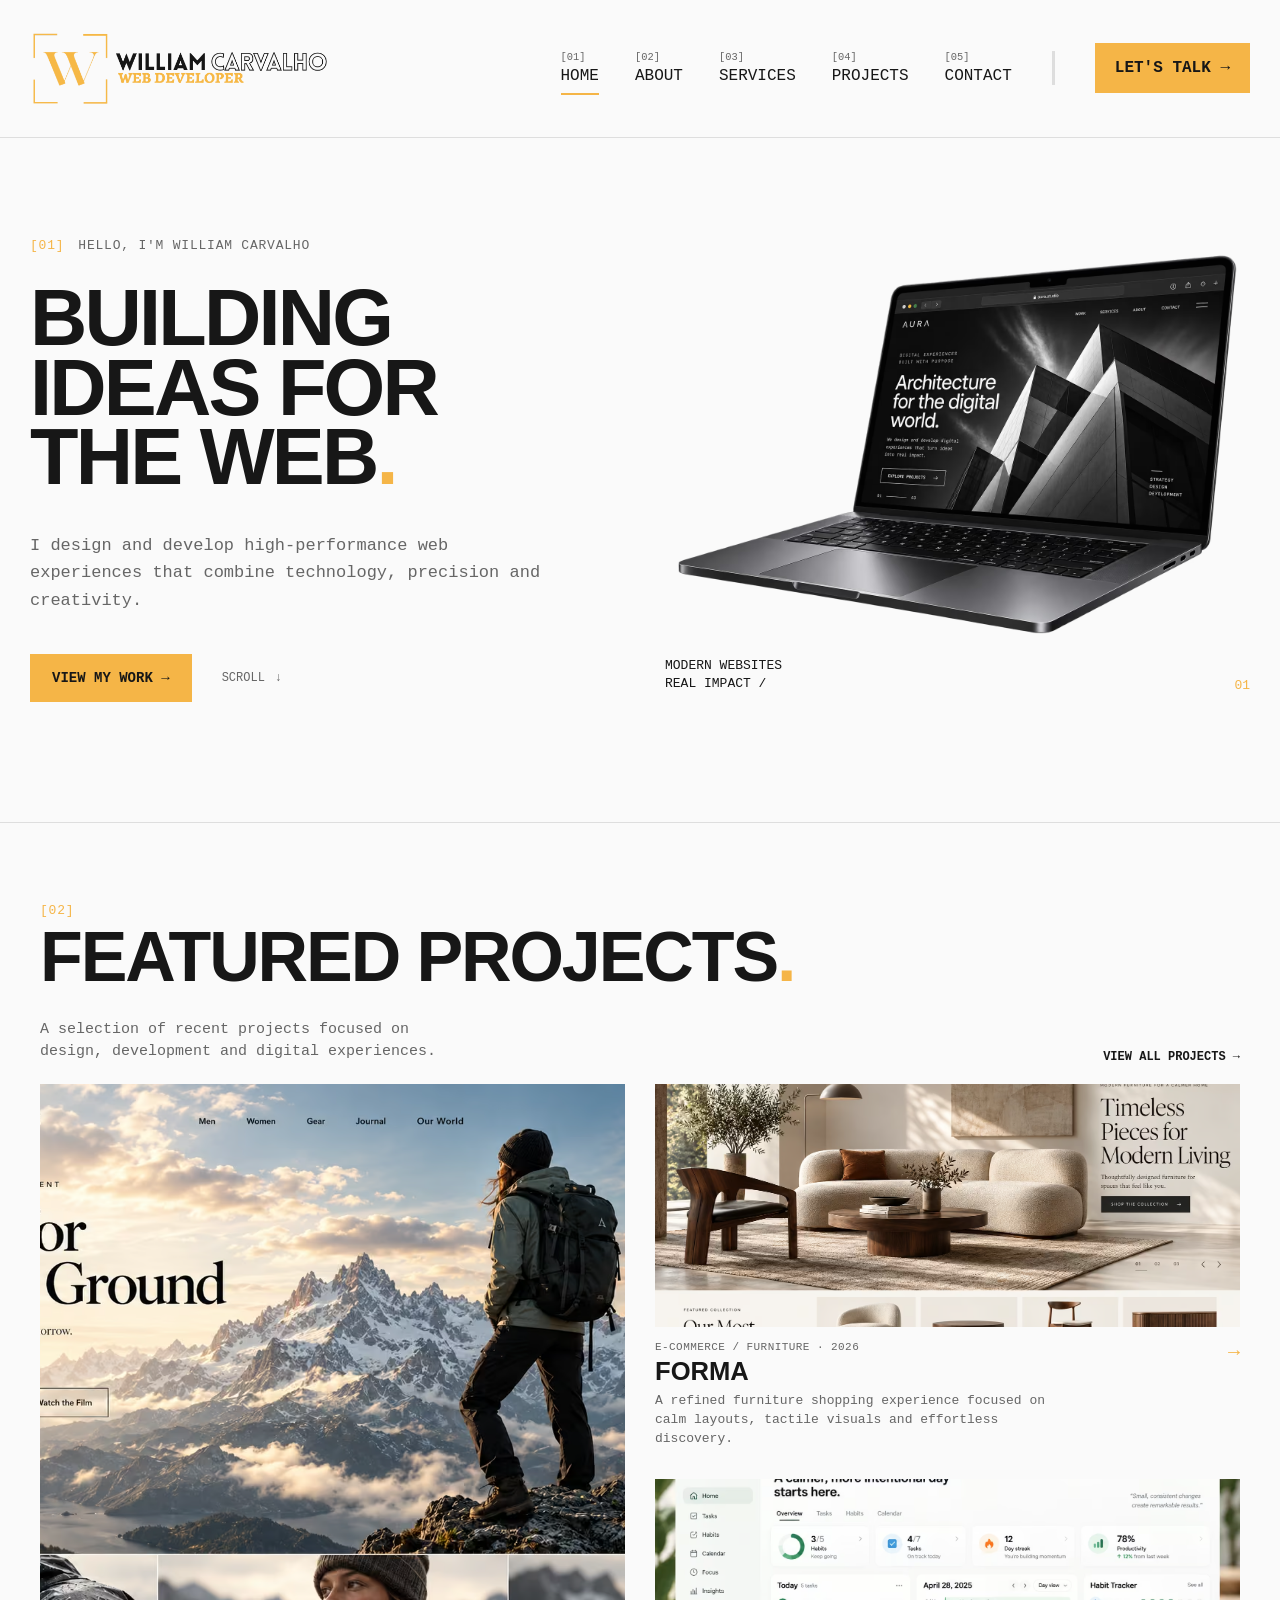
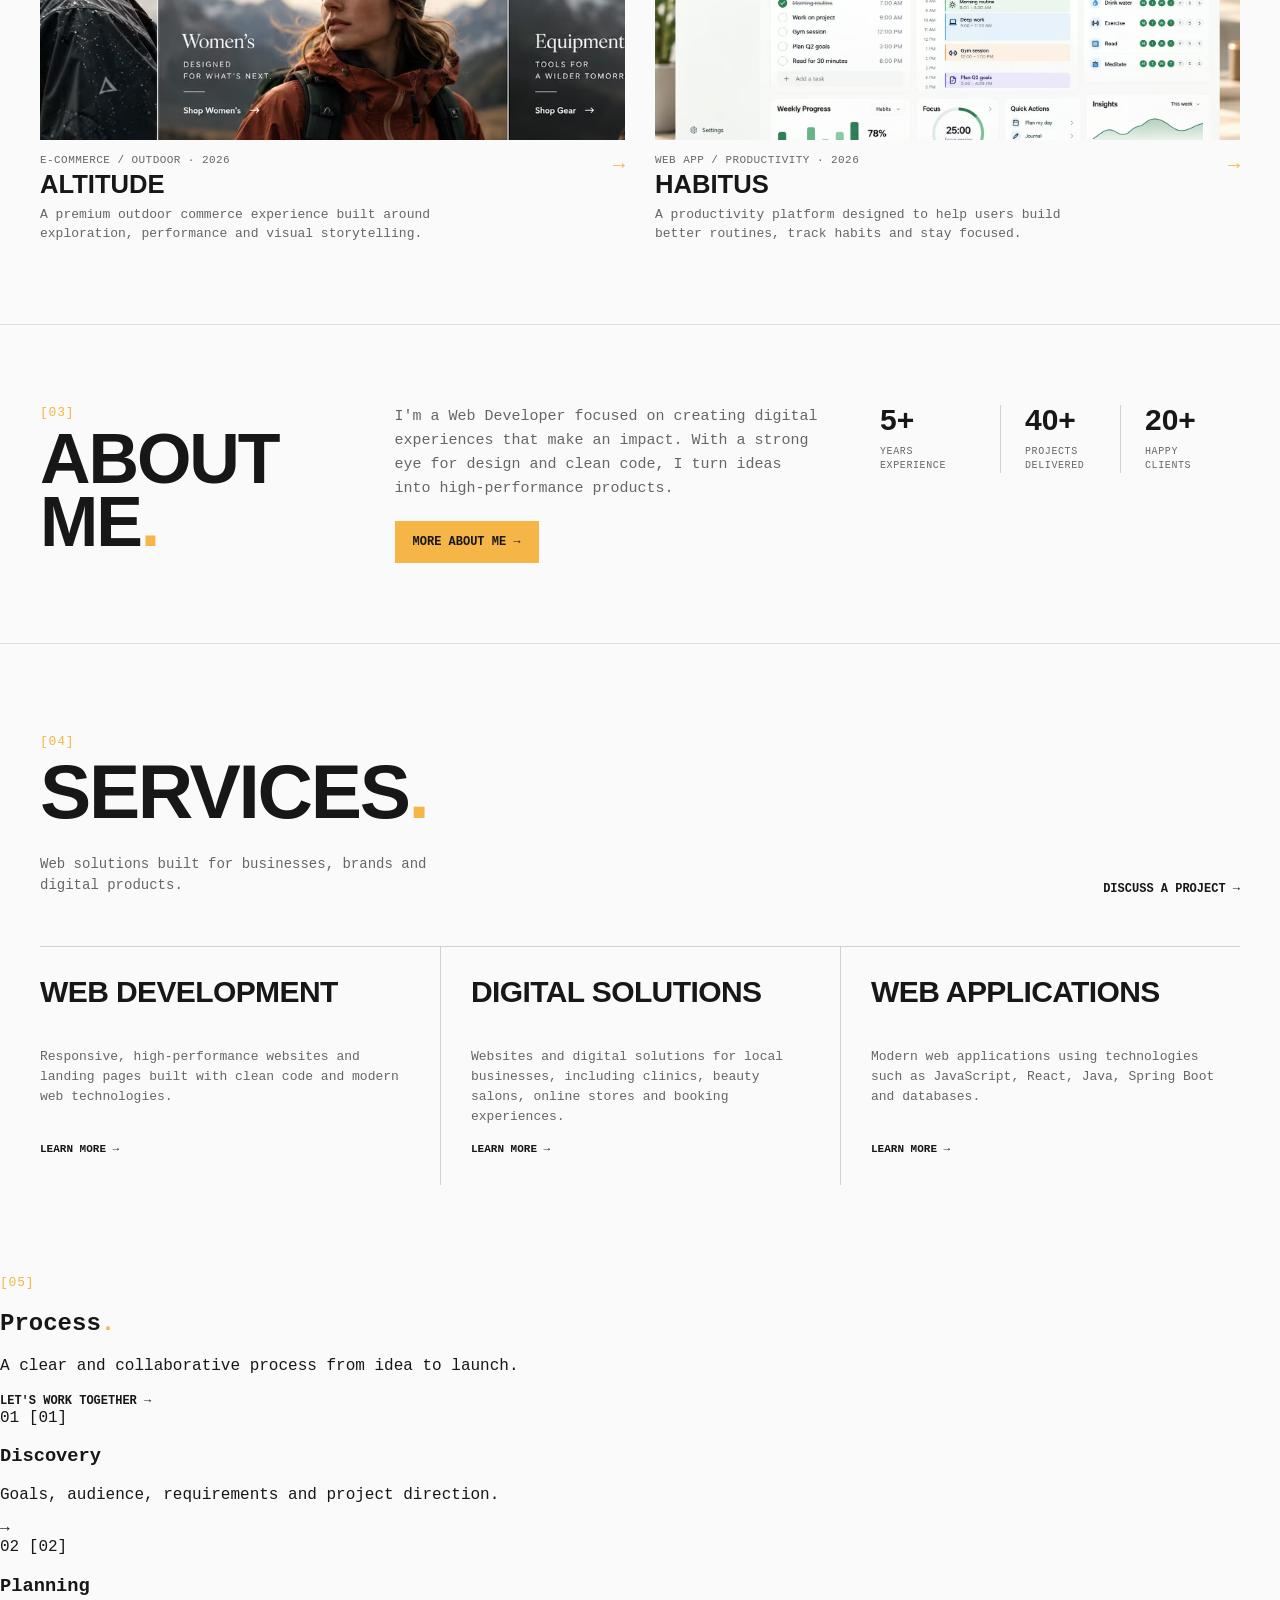
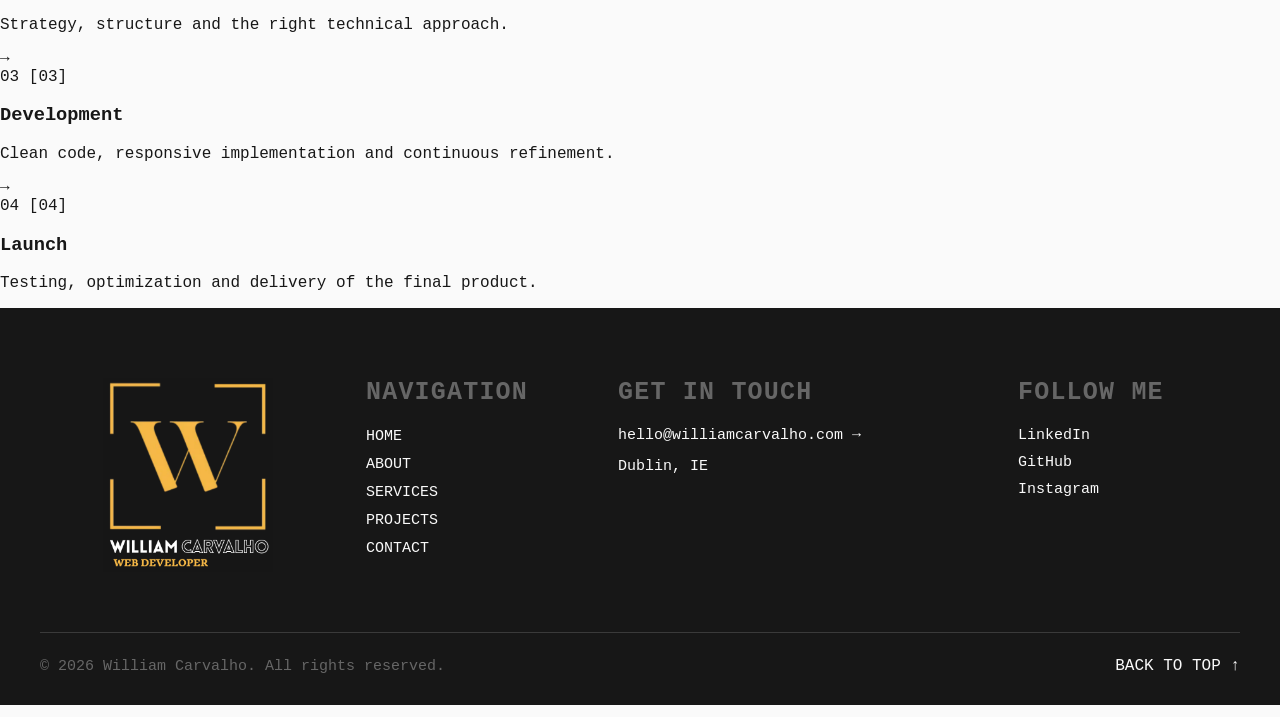
==== commit bdcb6c3f: "add process section structure" ====
--- a/index.html
+++ b/index.html
@@ -323,6 +323,77 @@
                 </div>
             </div>
         </section>
+
+        <!-- Process -->
+        <section class="process-preview" id="process">
+            <div class="container process-preview-container">
+                <div class="process-header">
+                    <div class="process-heading">
+                        <div class="section-label">
+                            <span>[05]</span>
+                        </div>
+                        <h2>
+                            Process<span class="section-dot">.</span>
+                        </h2>
+                    </div>
+                    <div class="process-intro">
+                        <p>A clear and collaborative process from idea to launch.</p>
+                        <a href="contact.html" class="section-link">
+                            Let's work together →
+                        </a>
+                    </div>
+                </div>
+
+                <div class="process-grid">
+                    <article class="process-item">
+                        <div class="process-top">
+                            <span class="process-number">01</span>
+                            <span class="process-step">[01]</span>
+                        </div>
+                        <div class="process-content">
+                            <h3>Discovery</h3>
+                            <p>Goals, audience, requirements and project direction.</p>
+                        </div>
+                        <span class="process-arrow">→</span>
+                    </article>
+
+                    <article class="process-item">
+                        <div class="process-top">
+                            <span class="process-number">02</span>
+                            <span class="process-step">[02]</span>
+                        </div>
+                        <div class="process-content">
+                            <h3>Planning</h3>
+                            <p>Strategy, structure and the right technical approach.</p>
+                        </div>
+                        <span class="process-arrow">→</span>
+                    </article>
+
+                    <article class="process-item">
+                        <div class="process-top">
+                            <span class="process-number">03</span>
+                            <span class="process-step">[03]</span>
+                        </div>
+                        <div class="process-content">
+                            <h3>Development</h3>
+                            <p>Clean code, responsive implementation and continuous refinement.</p>
+                        </div>
+                        <span class="process-arrow">→</span>
+                    </article>
+
+                    <article class="process-item">
+                        <div class="process-top">
+                            <span class="process-number">04</span>
+                            <span class="process-step">[04]</span>
+                        </div>
+                        <div class="process-content">
+                            <h3>Launch</h3>
+                            <p>Testing, optimization and delivery of the final product.</p>
+                        </div>
+                    </article>
+                </div>
+            </div>
+        </section>
     </main>
 
     <!-- Footer -->
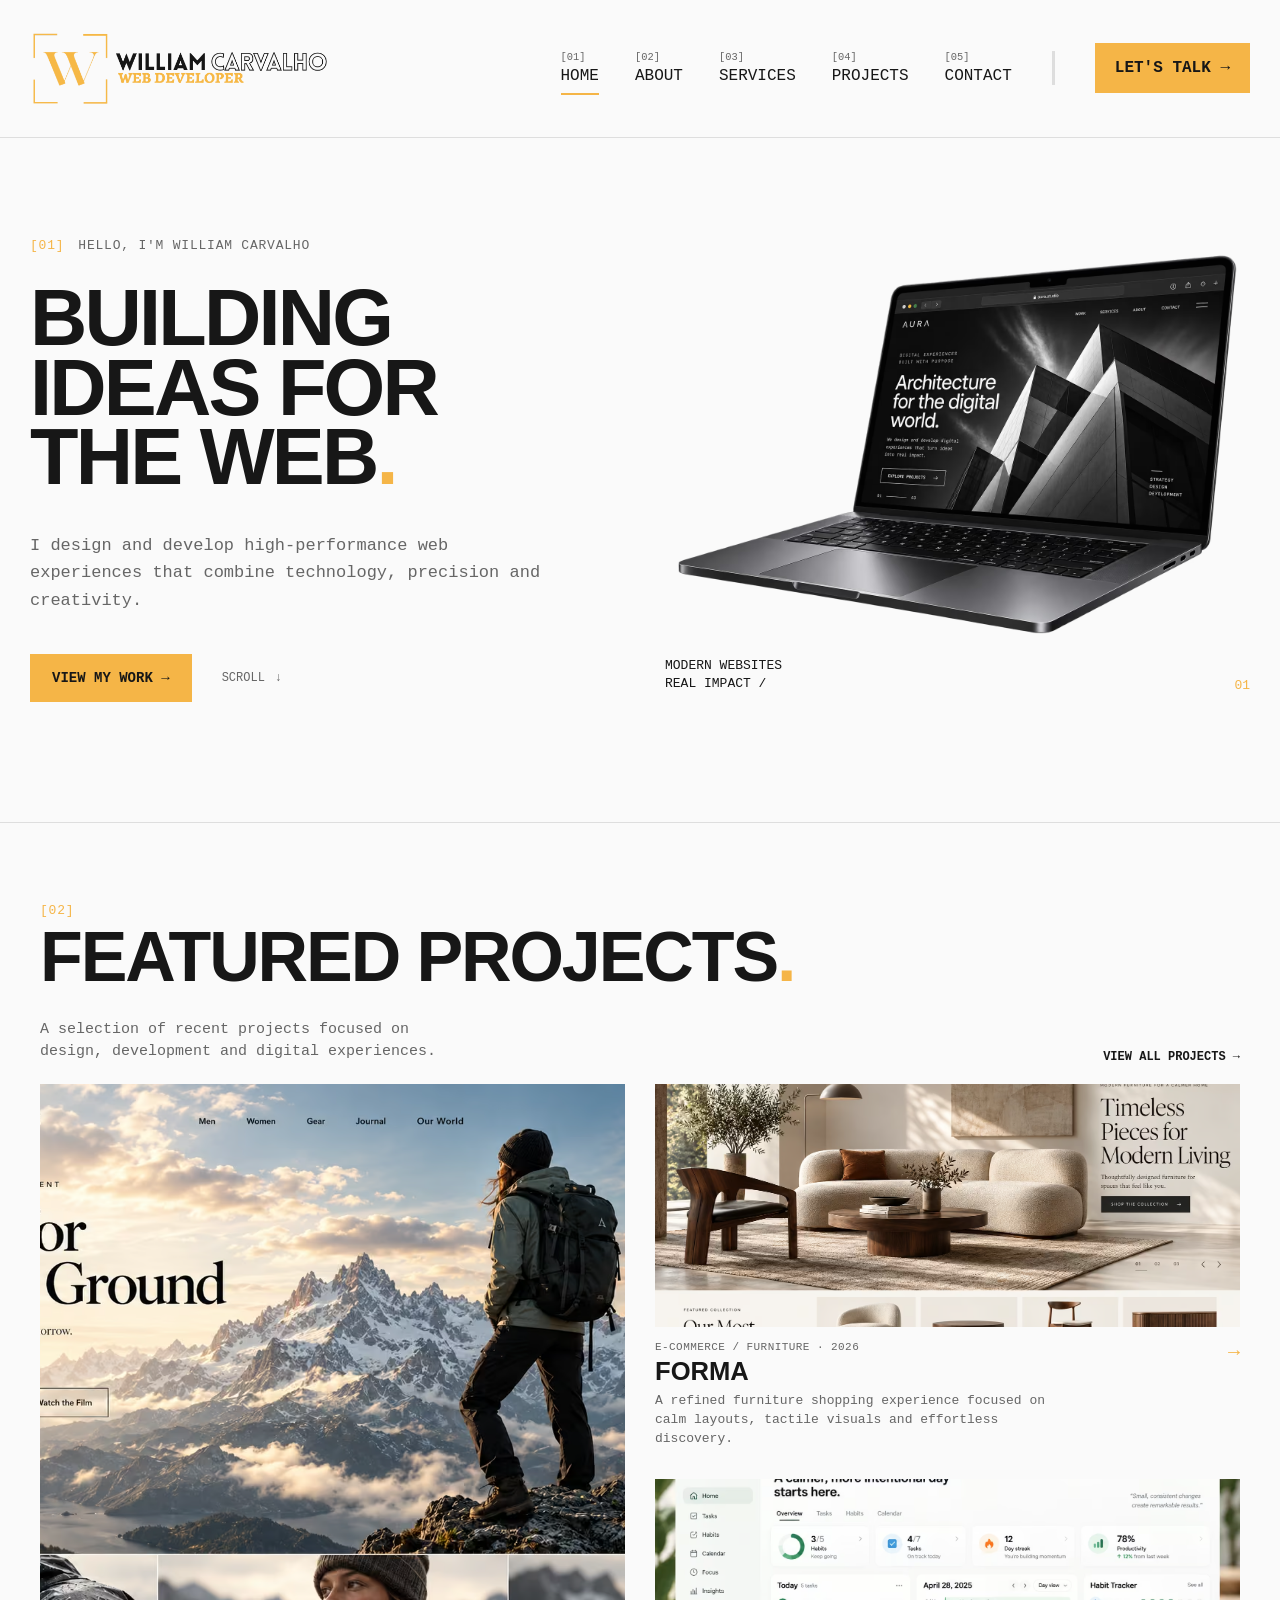
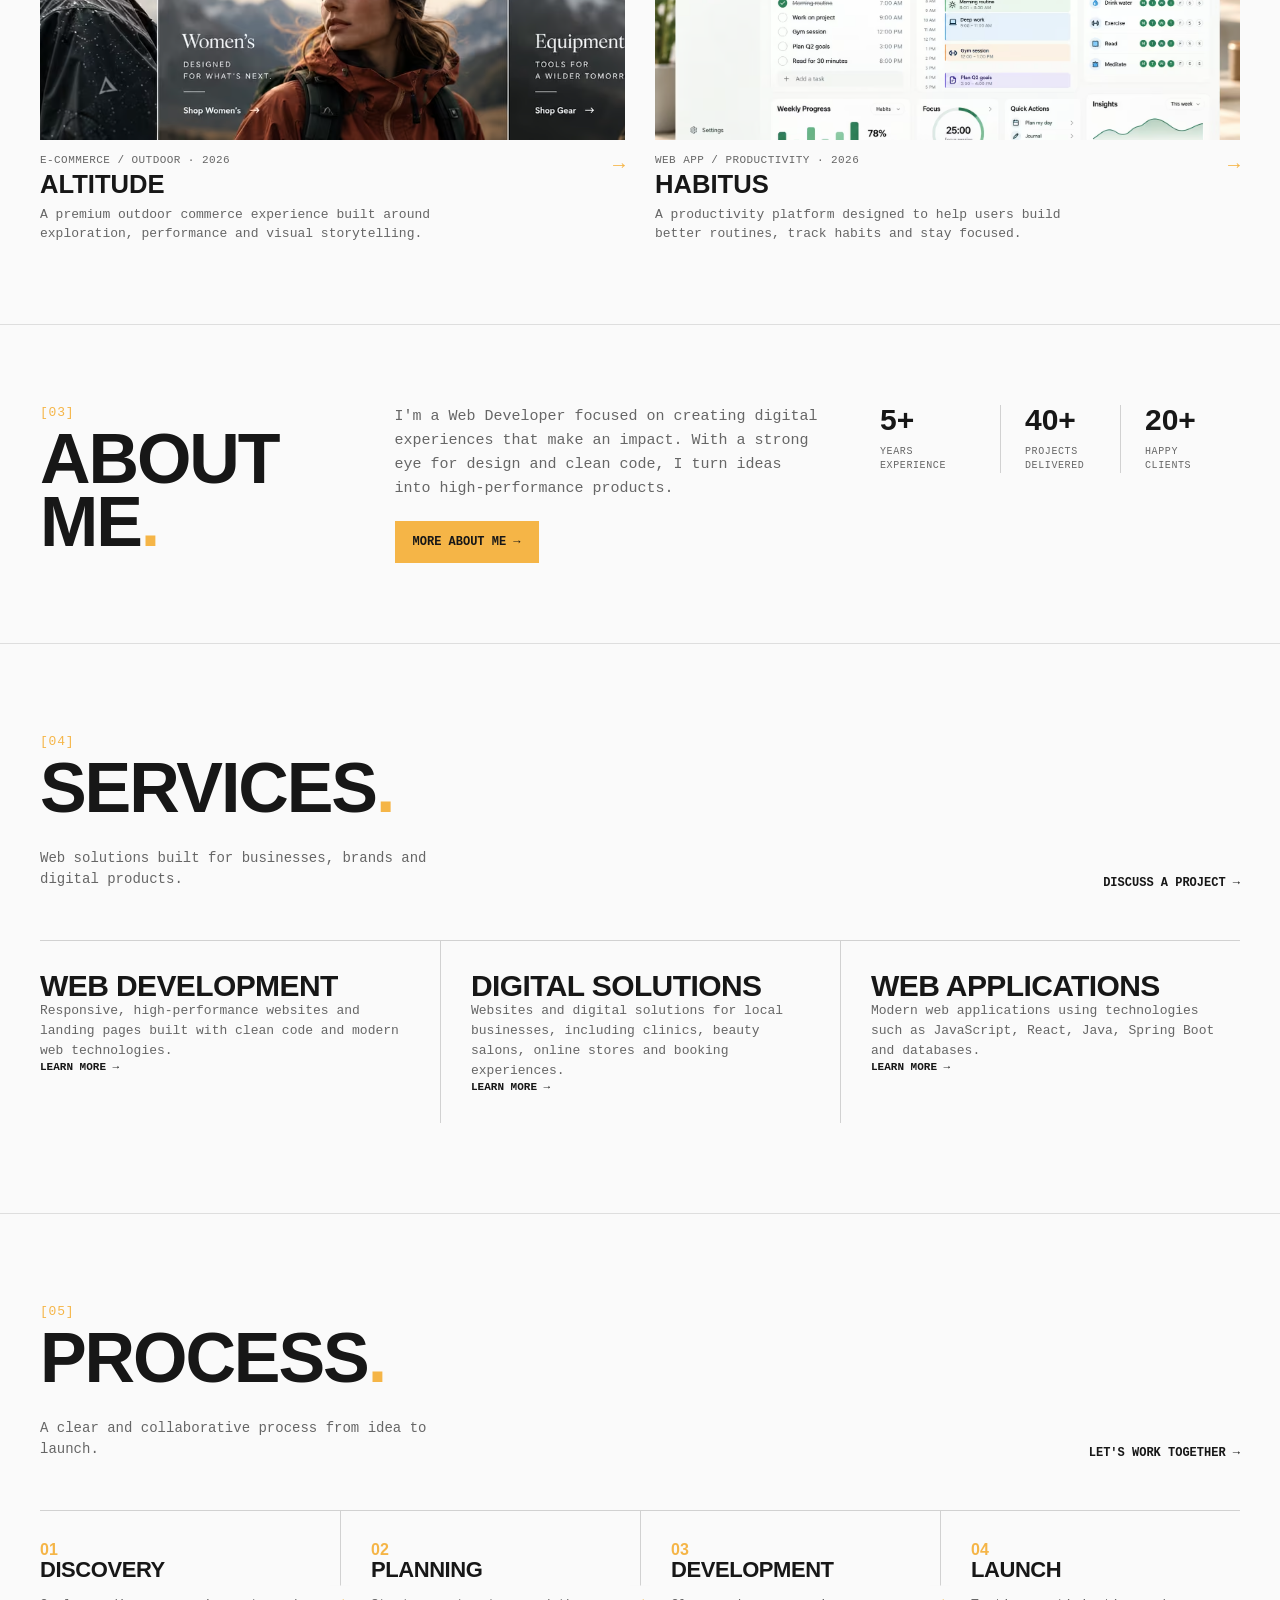
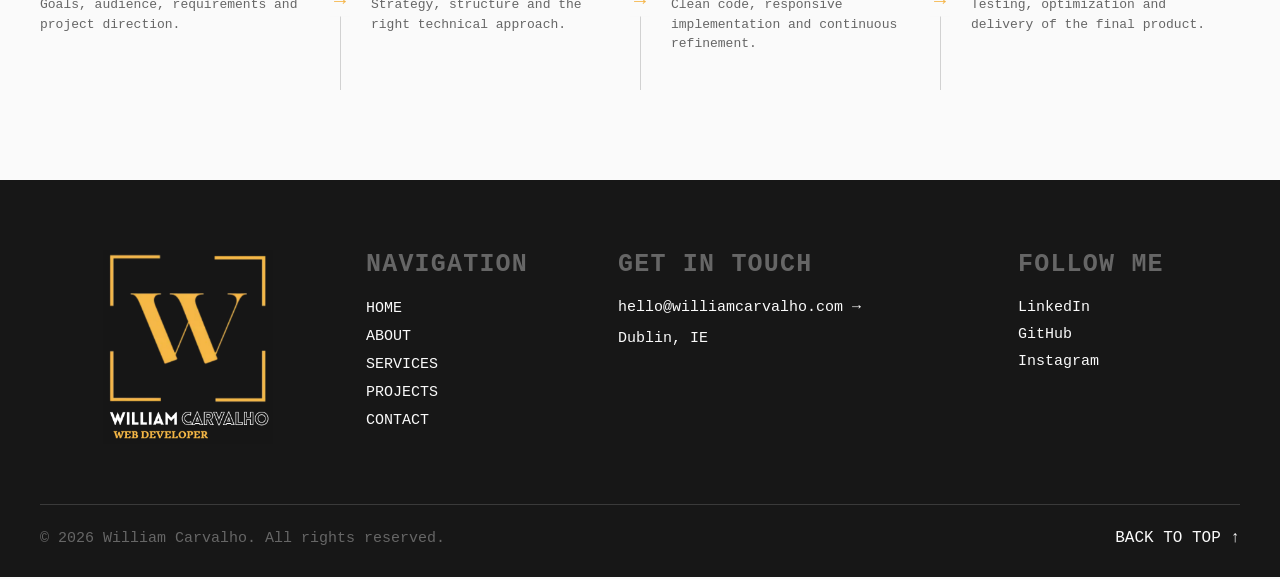
==== commit 98a2a64e: "add css style and responsive layout" ====
--- a/index.html
+++ b/index.html
@@ -348,7 +348,6 @@
                     <article class="process-item">
                         <div class="process-top">
                             <span class="process-number">01</span>
-                            <span class="process-step">[01]</span>
                         </div>
                         <div class="process-content">
                             <h3>Discovery</h3>
@@ -360,7 +359,6 @@
                     <article class="process-item">
                         <div class="process-top">
                             <span class="process-number">02</span>
-                            <span class="process-step">[02]</span>
                         </div>
                         <div class="process-content">
                             <h3>Planning</h3>
@@ -372,7 +370,6 @@
                     <article class="process-item">
                         <div class="process-top">
                             <span class="process-number">03</span>
-                            <span class="process-step">[03]</span>
                         </div>
                         <div class="process-content">
                             <h3>Development</h3>
@@ -384,7 +381,6 @@
                     <article class="process-item">
                         <div class="process-top">
                             <span class="process-number">04</span>
-                            <span class="process-step">[04]</span>
                         </div>
                         <div class="process-content">
                             <h3>Launch</h3>
--- a/css/style.css
+++ b/css/style.css
@@ -637,9 +637,7 @@
     transform: translateY(-2px);
 }
 
-/* =========================
-   Services Preview
-========================= */
+/* Services section */
 
 .services-preview {
     width: 100%;
@@ -653,18 +651,11 @@
     margin-inline: auto;
 }
 
-
-/* =========================
-   Services Header
-========================= */
-
 .services-header {
     width: 100%;
     margin-bottom: 50px;
-
     display: flex;
     flex-direction: column;
-
     gap: 28px;
 }
 
@@ -672,74 +663,54 @@
     display: flex;
     flex-direction: column;
     align-items: flex-start;
-
     gap: 8px;
 }
 
 .services-heading h2 {
     margin: 0;
-
     font-family: var(--font-lovelo);
-    font-size: clamp(52px, 6vw, 80px);
+    font-size: 70px;
     font-weight: 900;
-
     line-height: 0.9;
     letter-spacing: -0.03em;
-
     text-transform: uppercase;
     color: var(--color-dark);
 }
 
 .services-intro {
     width: 100%;
-
     display: flex;
     align-items: flex-end;
     justify-content: space-between;
-
     gap: 40px;
 }
 
 .services-intro p {
     width: 100%;
     max-width: 420px;
-
     margin: 0;
-
     color: var(--color-gray);
-
     font-family: var(--font-lekton);
     font-size: 14px;
-
     line-height: 1.5;
 }
 
-
-/* =========================
-   Services Grid
-========================= */
-
 .services-grid {
     width: 100%;
-
     display: grid;
     grid-template-columns: repeat(3, minmax(0, 1fr));
-
     border-top: 1px solid rgba(23, 23, 23, 0.18);
 }
 
 .service-item {
     min-width: 0;
     height: 100%;
-
     padding: 30px;
-
     border-left: 1px solid rgba(23, 23, 23, 0.18);
 }
 
 .service-item:first-child {
     padding-left: 0;
-
     border-left: 0;
 }
 
@@ -747,14 +718,10 @@
     padding-right: 0;
 }
 
-
 /* Service Content */
-
 .service-content {
     height: 100%;
     display: grid;
-    grid-template-rows:
-        minmax(70px, auto) minmax(96px, auto) auto;
     align-content: start;
 }
 
@@ -804,6 +771,142 @@
     color: var(--color-accent);
 }
 
+/* Process section */
+.process-preview {
+    width: 100%;
+    padding: 90px 40px;
+    border-top: 1px solid rgba(23, 23, 23, 0.12);
+}
+
+.process-preview-container {
+    width: 100%;
+    max-width: 1400px;
+    margin-inline: auto;
+}
+
+.process-header {
+    width: 100%;
+    margin-bottom: 50px;
+    display: flex;
+    flex-direction: column;
+    gap: 28px;
+}
+
+.process-heading {
+    display: flex;
+    flex-direction: column;
+    align-items: flex-start;
+    gap: 8px;
+}
+
+.process-heading h2 {
+    margin: 0;
+    font-family: var(--font-lovelo);
+    font-size: 70px;
+    font-weight: 900;
+    line-height: 0.9;
+    letter-spacing: -0.03em;
+    text-transform: uppercase;
+    color: var(--color-dark);
+}
+
+.process-intro {
+    width: 100%;
+    display: flex;
+    align-items: flex-end;
+    justify-content: space-between;
+    gap: 40px;
+}
+
+.process-intro p {
+    width: 100%;
+    max-width: 420px;
+    margin: 0;
+    color: var(--color-gray);
+    font-family: var(--font-lekton);
+    font-size: 14px;
+    line-height: 1.5;
+}
+
+.process-grid {
+    width: 100%;
+    display: grid;
+    grid-template-columns: repeat(4, minmax(0, 1fr));
+    border-top: 1px solid rgba(23, 23, 23, 0.18);
+}
+
+.process-item {
+    position: relative;
+    min-width: 0;
+    padding: 30px;
+    display: flex;
+    flex-direction: column;
+    justify-content: space-between;
+    border-left: 1px solid rgba(23, 23, 23, 0.18);
+}
+
+.process-item:first-child {
+    padding-left: 0;
+    border-left: 0;
+}
+
+.process-item:last-child {
+    padding-right: 0;
+}
+
+.process-top {
+    display: flex;
+    align-items: center;
+    justify-content: space-between;
+    gap: 20px;
+}
+
+.process-number {
+    color: var(--color-accent);
+    font-family: var(--font-lovelo);
+    font-size: 20px;
+    font-weight: 900;
+}
+
+.process-content h3 {
+    margin: 0 0 14px;
+    font-family: var(--font-lovelo);
+    font-size: 28px;
+    font-weight: 900;
+    line-height: 1;
+    letter-spacing: -0.02em;
+    text-transform: uppercase;
+    color: var(--color-dark);
+    transition: color 0.25s ease;
+}
+
+.process-content p {
+    max-width: 260px;
+    margin: 0;
+    min-height: 65px;
+    color: var(--color-gray);
+    font-family: var(--font-lekton);
+    font-size: 13px;
+    line-height: 1.5;
+}
+
+.process-arrow {
+    position: absolute;
+    top: 50%;
+    right: -10px;
+    transform: translateY(-50%);
+    color: var(--color-accent);
+    font-family: var(--font-lekton);
+    font-size: 20px;
+    background: var(--color-bg);
+    padding: 4px;
+    z-index: 2;
+}
+
+.process-item:hover .process-content h3 {
+    color: var(--color-accent);
+}
+
 /* Footer */
 .site-footer {
     padding: 70px 0 30px;
@@ -954,6 +1057,28 @@
     color: var(--color-accent);
 }
 
+/* Laptop */
+@media (max-width: 1280px) {
+
+    /* Process section */
+    .process-intro p {
+        font-size: 14px;
+    }
+
+    .process-number {
+        font-size: 16px;
+    }
+
+    .process-content h3 {
+        font-size: 22px;
+    }
+
+    .process-content p {
+        font-size: 13px;
+    }
+
+}
+
 /* Tablet */
 @media (max-width: 1024px) {
 
@@ -1148,16 +1273,14 @@
     }
 
     /* Service content */
-    .service-content {
-        grid-template-rows:
-            minmax(60px, auto) 
-            minmax(120px, auto) 
-            auto;
+    .services-heading h2 {
+        width: 100%;
+        font-size: 50px;
     }
 
     .service-content h3 {
         font-size: 26px;
-     }
+    }
 
     .service-content p {
         font-size: 11px;
@@ -1165,6 +1288,187 @@
 
     .service-content a {
         font-size: 11px;
+    }
+
+    /* Process section */
+    .process-preview {
+        padding: 90px 40px;
+    }
+
+    .process-header {
+        width: 100%;
+        display: flex;
+        flex-direction: column;
+        gap: 24px;
+    }
+
+    .process-heading {
+        width: 100%;
+    }
+
+    .process-heading h2 {
+        width: 100%;
+        font-size: 50px;
+    }
+
+    .process-intro {
+        width: 100%;
+        display: flex;
+        flex-direction: column;
+        align-items: flex-start;
+        justify-content: flex-start;
+        gap: 14px;
+    }
+
+    .process-intro p {
+        width: 100%;
+        max-width: 420px;
+        margin: 0;
+        font-size: 13px;
+        line-height: 1.5;
+    }
+
+    .process-intro .section-link {
+        margin: 0;
+        align-self: flex-start;
+        font-size: 11px;
+    }
+
+    .process-grid {
+        width: 100%;
+        display: grid;
+        grid-template-columns: repeat(2, minmax(0, 1fr));
+        border-top: 1px solid rgba(23, 23, 23, 0.18);
+    }
+
+    .process-item:nth-child(1) {
+        grid-column: 1;
+        grid-row: 1;
+    }
+
+    .process-item:nth-child(2) {
+        grid-column: 2;
+        grid-row: 1;
+    }
+
+    .process-item:nth-child(3) {
+        grid-column: 2;
+        grid-row: 2;
+    }
+
+    .process-item:nth-child(4) {
+        grid-column: 1;
+        grid-row: 2;
+    }
+
+    .process-item {
+        position: relative;
+        min-width: 0;
+        padding: 26px;
+        display: flex;
+        flex-direction: column;
+        border-left: 1px solid rgba(23, 23, 23, 0.18);
+        border-bottom: 1px solid rgba(23, 23, 23, 0.18);
+    }
+
+    .process-item:nth-child(1),
+    .process-item:nth-child(4) {
+        padding-left: 0;
+        padding-right: 26px;
+        border-left: 0;
+    }
+
+    .process-item:nth-child(3),
+    .process-item:nth-child(4) {
+        border-bottom: 0;
+    }
+
+    .process-top {
+        width: 100%;
+        display: flex;
+        align-items: center;
+        justify-content: space-between;
+        gap: 20px;
+    }
+
+    .process-number {
+        font-size: 24px;
+    }
+
+    .process-step {
+        font-size: 10px;
+    }
+
+    .process-content h3 {
+        font-size: 26px;
+    }
+
+    .process-content p {
+        width: 100%;
+        max-width: 320px;
+        margin: 0;
+        font-size: 13px;
+        line-height: 1.5;
+    }
+
+    .process-arrow {
+        width: 24px;
+        height: 24px;
+        margin: 0;
+        padding: 0;
+        display: flex;
+        align-items: center;
+        justify-content: center;
+        background: var(--color-bg);
+        color: var(--color-accent);
+        font-family: var(--font-lekton);
+        font-size: 0;
+        z-index: 2;
+    }
+
+    .process-item:nth-child(1) .process-arrow {
+        position: absolute;
+        top: 50%;
+        right: -12px;
+        bottom: auto;
+        left: auto;
+        transform: translateY(-50%);
+    }
+
+    .process-item:nth-child(1) .process-arrow::before {
+        content: "→";
+        font-size: 20px;
+        line-height: 1;
+    }
+
+    .process-item:nth-child(2) .process-arrow {
+        position: absolute;
+        top: auto;
+        right: auto;
+        bottom: -12px;
+        left: 50%;
+        transform: translateX(-50%);
+    }
+
+    .process-item:nth-child(2) .process-arrow::before {
+        content: "↓";
+        font-size: 15px;
+        line-height: 1;
+    }
+
+    .process-item:nth-child(3) .process-arrow {
+        position: absolute;
+        top: 50%;
+        right: auto;
+        bottom: auto;
+        left: -12px;
+        transform: translateY(-50%);
+    }
+
+    .process-item:nth-child(3) .process-arrow::before {
+        content: "←";
+        font-size: 20px;
+        line-height: 1;
     }
 
     /* Footer */
@@ -1601,14 +1905,12 @@
 
     .service-content {
         grid-template-rows:
-            minmax(40px, auto) 
-            minmax(80px, auto) 
-            auto;
+            minmax(40px, auto) minmax(80px, auto) auto;
     }
 
     .service-content h3 {
         font-size: 30px;
-     }
+    }
 
     .service-content p {
         font-size: 13px;
@@ -1616,6 +1918,70 @@
 
     .service-content a {
         font-size: 11px;
+    }
+
+    /* Process section */
+    .process-preview {
+        padding: 60px 20px;
+    }
+
+    .process-heading h2 {
+        font-size: 45px;
+    }
+
+    .process-number {
+        font-size: 17px;
+    }
+
+    .process-step {
+        font-size: 10px;
+    }
+
+    .process-content h3 {
+        font-size: 17px;
+    }
+
+    .process-grid {
+        width: 100%;
+        display: grid;
+        grid-template-columns: repeat(2, minmax(0, 1fr));
+        grid-template-rows: repeat(2, auto);
+        border-top: 1px solid rgba(23, 23, 23, 0.18);
+    }
+
+    .process-item {
+        min-height: 0;
+        padding: 22px 16px;
+        display: flex;
+        flex-direction: column;
+        justify-content: flex-start;
+    }
+
+    .process-item:nth-child(1),
+    .process-item:nth-child(4) {
+        padding-left: 0;
+        padding-right: 16px;
+    }
+
+    .process-item:nth-child(2),
+    .process-item:nth-child(3) {
+        padding-left: 16px;
+        padding-right: 0;
+    }
+
+    .process-content p {
+        width: 100%;
+        max-width: 100%;
+        min-height: 0;
+        margin: 0;
+        font-size: 12px;
+        line-height: 1.55;
+    }
+
+    .process-item:nth-child(2) .process-arrow::before {
+        content: "↓";
+        font-size: 17px;
+        line-height: 1;
     }
 
     /* Footer */
@@ -1881,14 +2247,12 @@
 
     .service-content {
         grid-template-rows:
-            minmax(40px, auto) 
-            minmax(80px, auto) 
-            auto;
+            minmax(40px, auto) minmax(80px, auto) auto;
     }
 
     .service-content h3 {
         font-size: 26px;
-     }
+    }
 
     .service-content p {
         font-size: 13px;
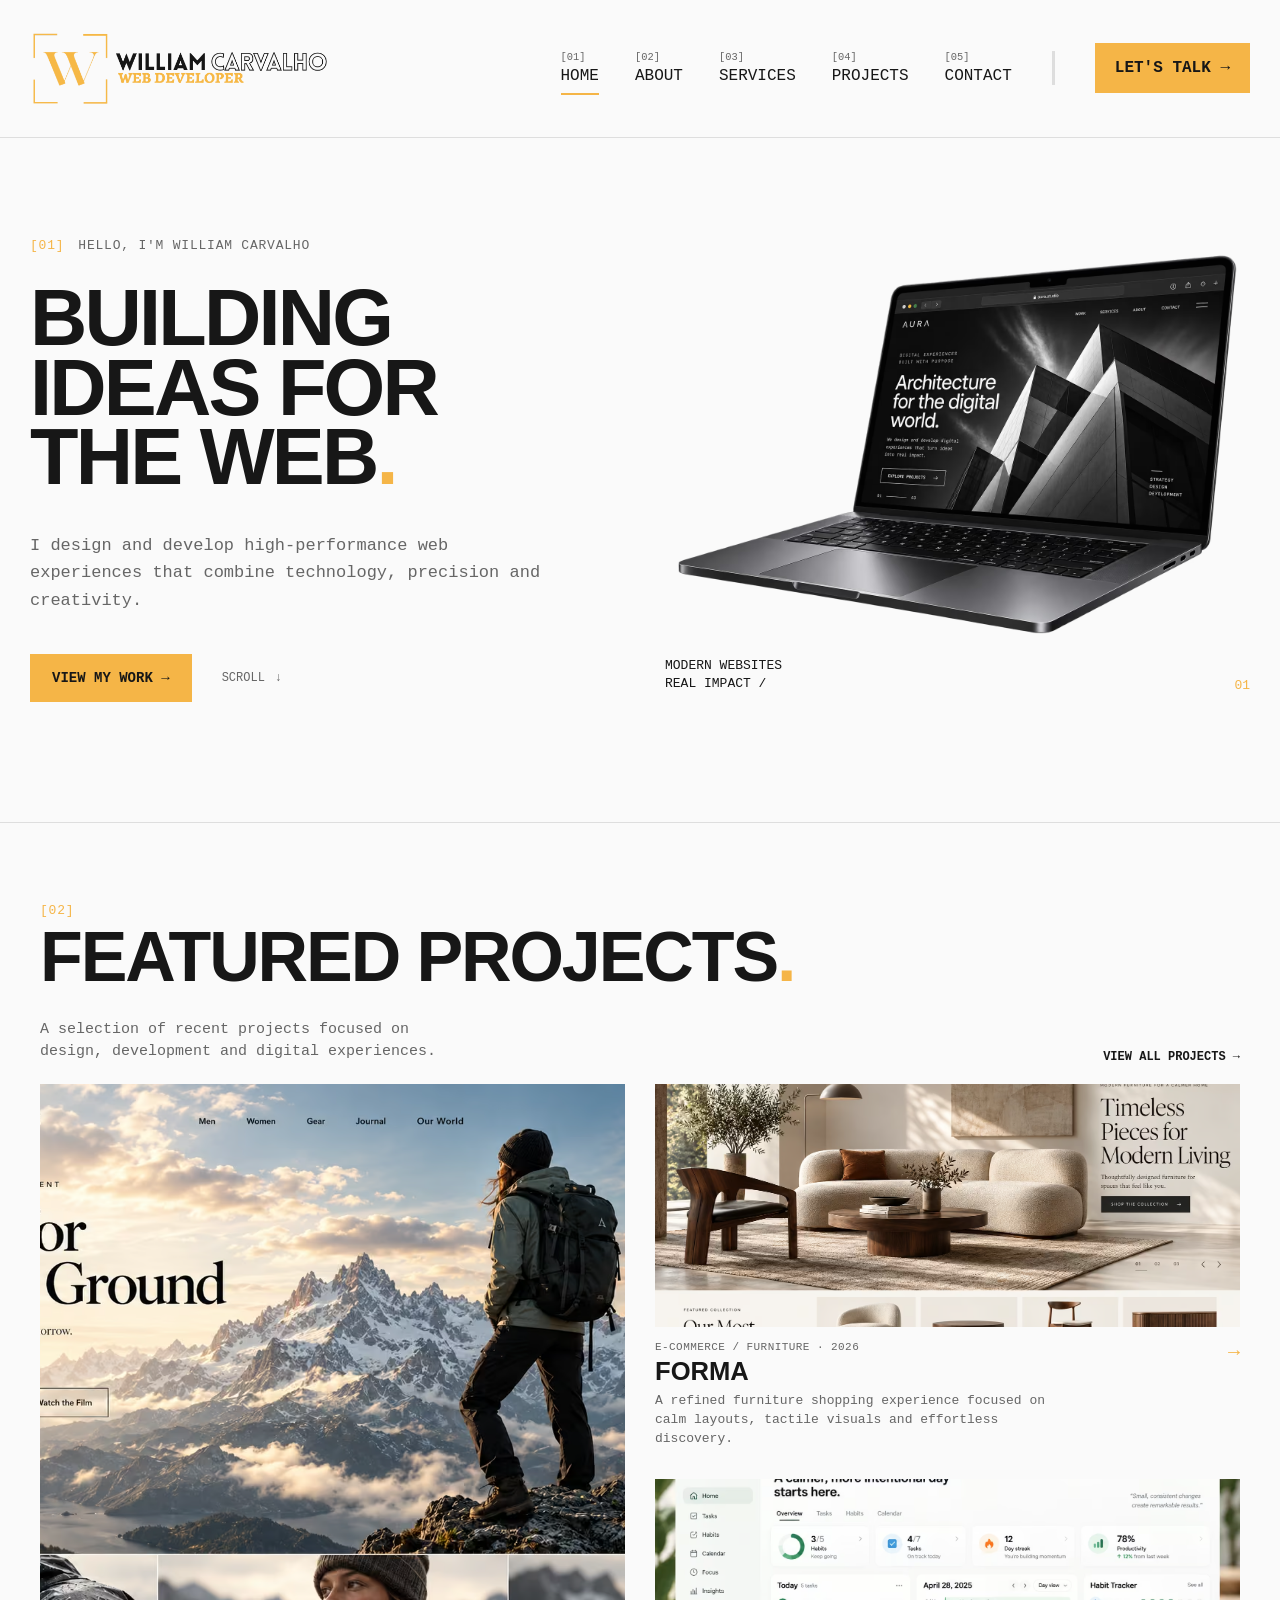
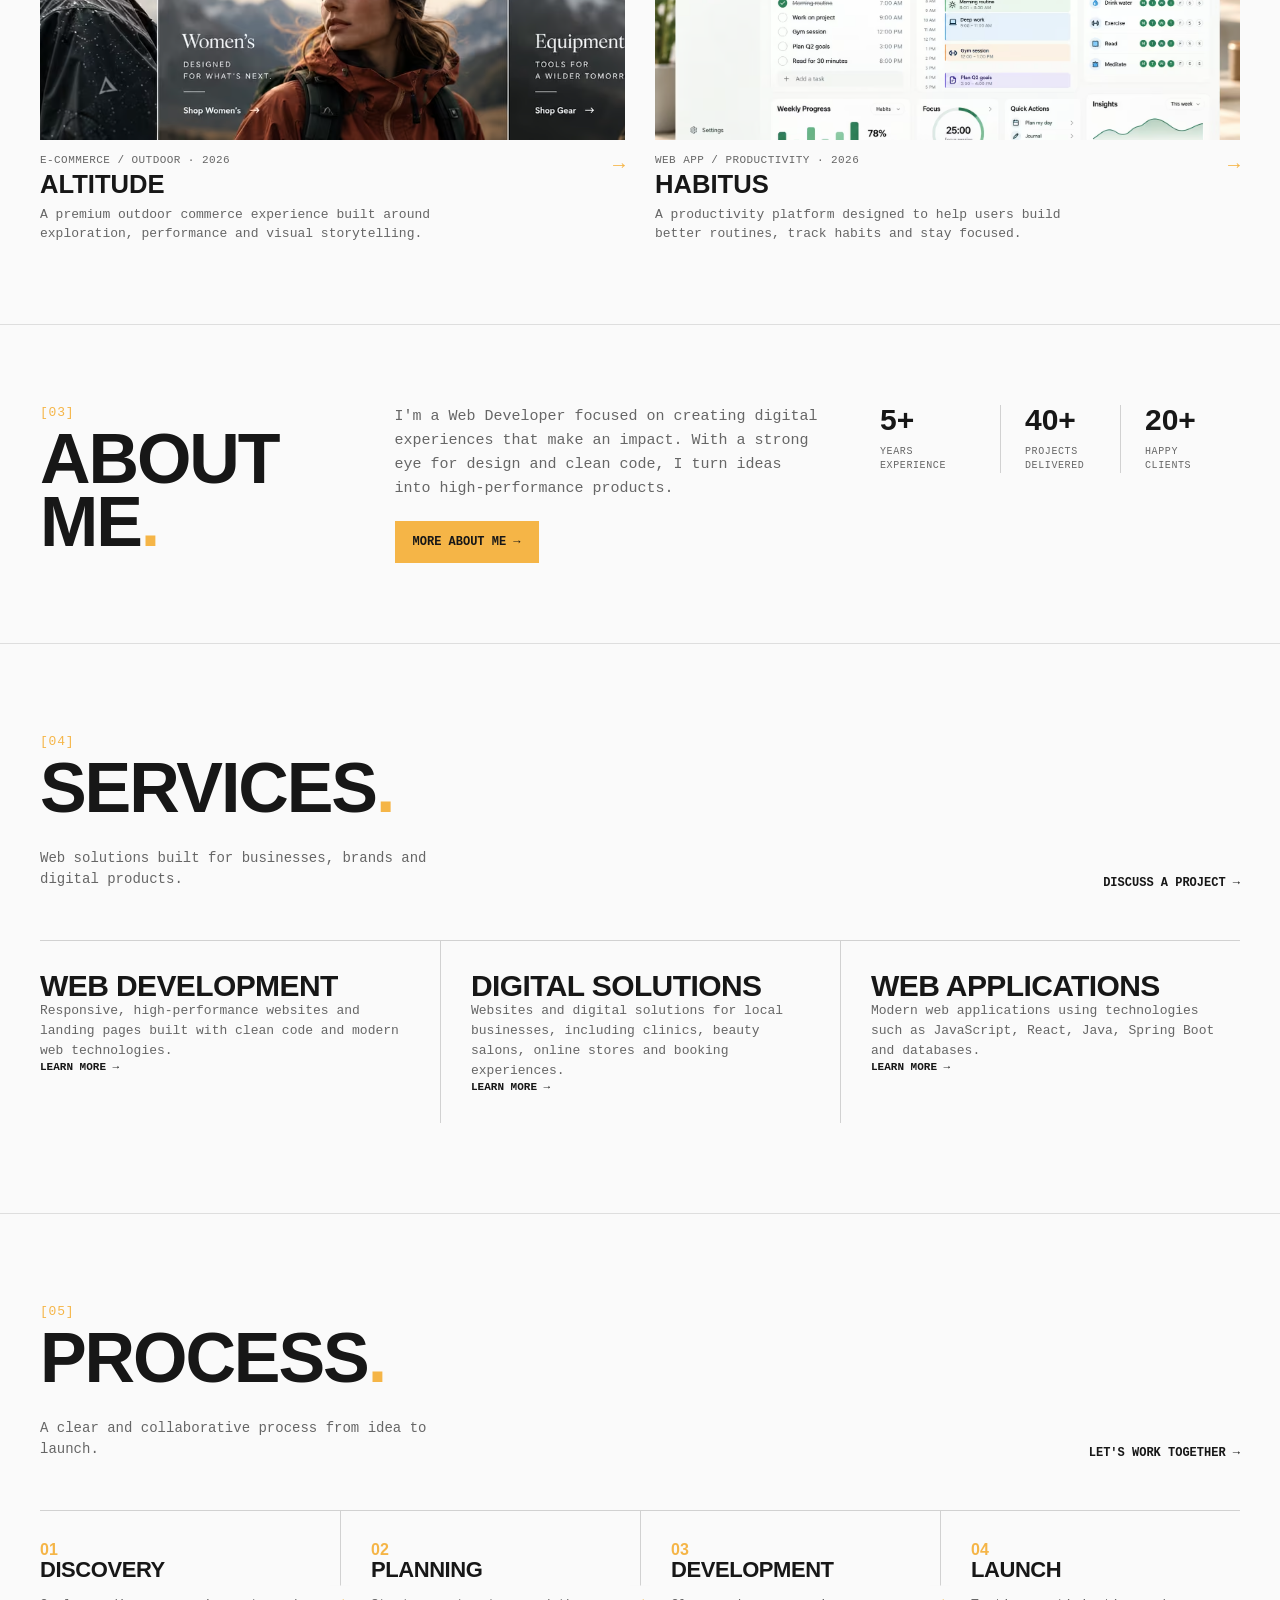
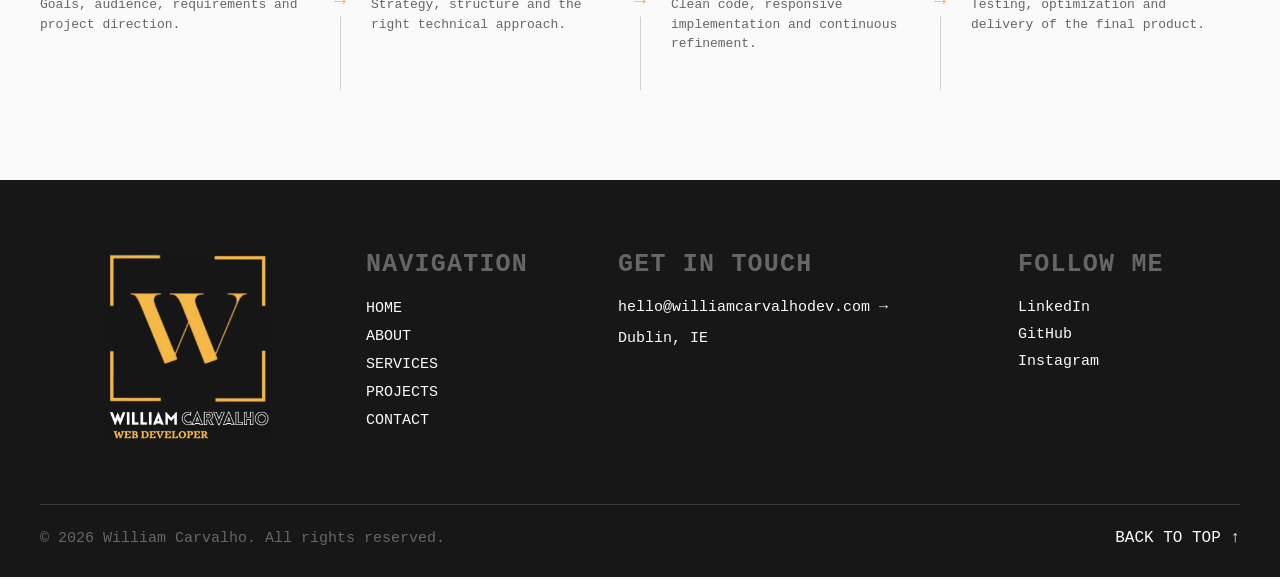
==== commit 43013e34: "add proper head title and add links to social section" ====
--- a/index.html
+++ b/index.html
@@ -4,7 +4,7 @@
 <head>
     <meta charset="UTF-8">
     <meta name="viewport" content="width=device-width, initial-scale=1.0">
-    <title>William Carvalho</title>
+    <title>William Carvalho - Web Developer</title>
     <link rel="stylesheet" href="css/style.css">
     <link rel="stylesheet" href="https://cdn.jsdelivr.net/npm/bootstrap-icons@1.13.2/font/bootstrap-icons.min.css">
 </head>
@@ -427,7 +427,7 @@
 
                     <div class="footer-contact">
                         <a href="mailto:hello@williamcarvalho.com">
-                            hello@williamcarvalho.com →
+                            hello@williamcarvalhodev.com →
                         </a>
                         <p>Dublin, IE</p>
                     </div>
@@ -437,13 +437,13 @@
                 <div class="footer-social-section">
                     <h2>Follow me</h2>
                     <div class="footer-social">
-                        <a href="#" target="_blank" rel="noopener noreferrer">
+                        <a href="https://www.linkedin.com/in/william-carvalhoo/" target="_blank" rel="noopener noreferrer">
                             LinkedIn
                         </a>
-                        <a href="#" target="_blank" rel="noopener noreferrer">
+                        <a href="https://github.com/williamcarvalhodev/" target="_blank" rel="noopener noreferrer">
                             GitHub
                         </a>
-                        <a href="#" target="_blank" rel="noopener noreferrer">
+                        <a href="https://www.instagram.com/williamcarvalhodev/" target="_blank" rel="noopener noreferrer">
                             Instagram
                         </a>
                     </div>
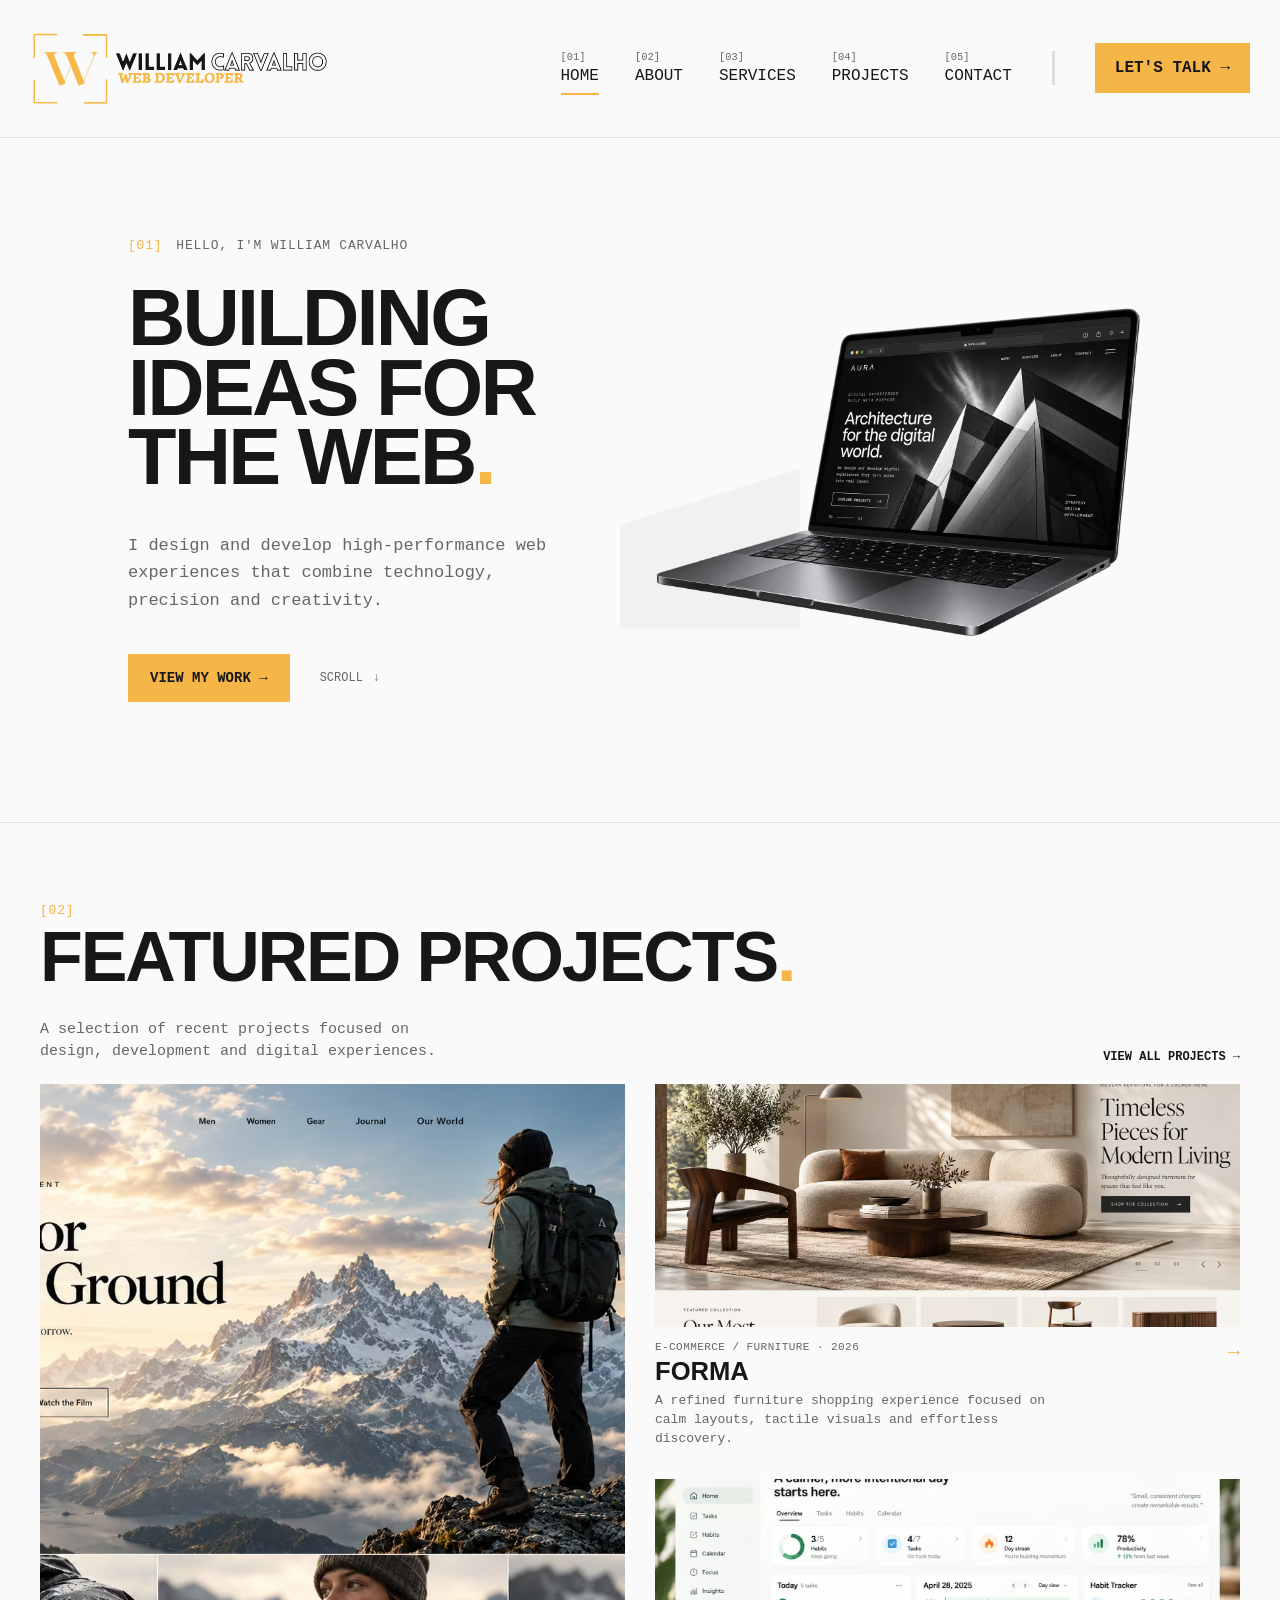
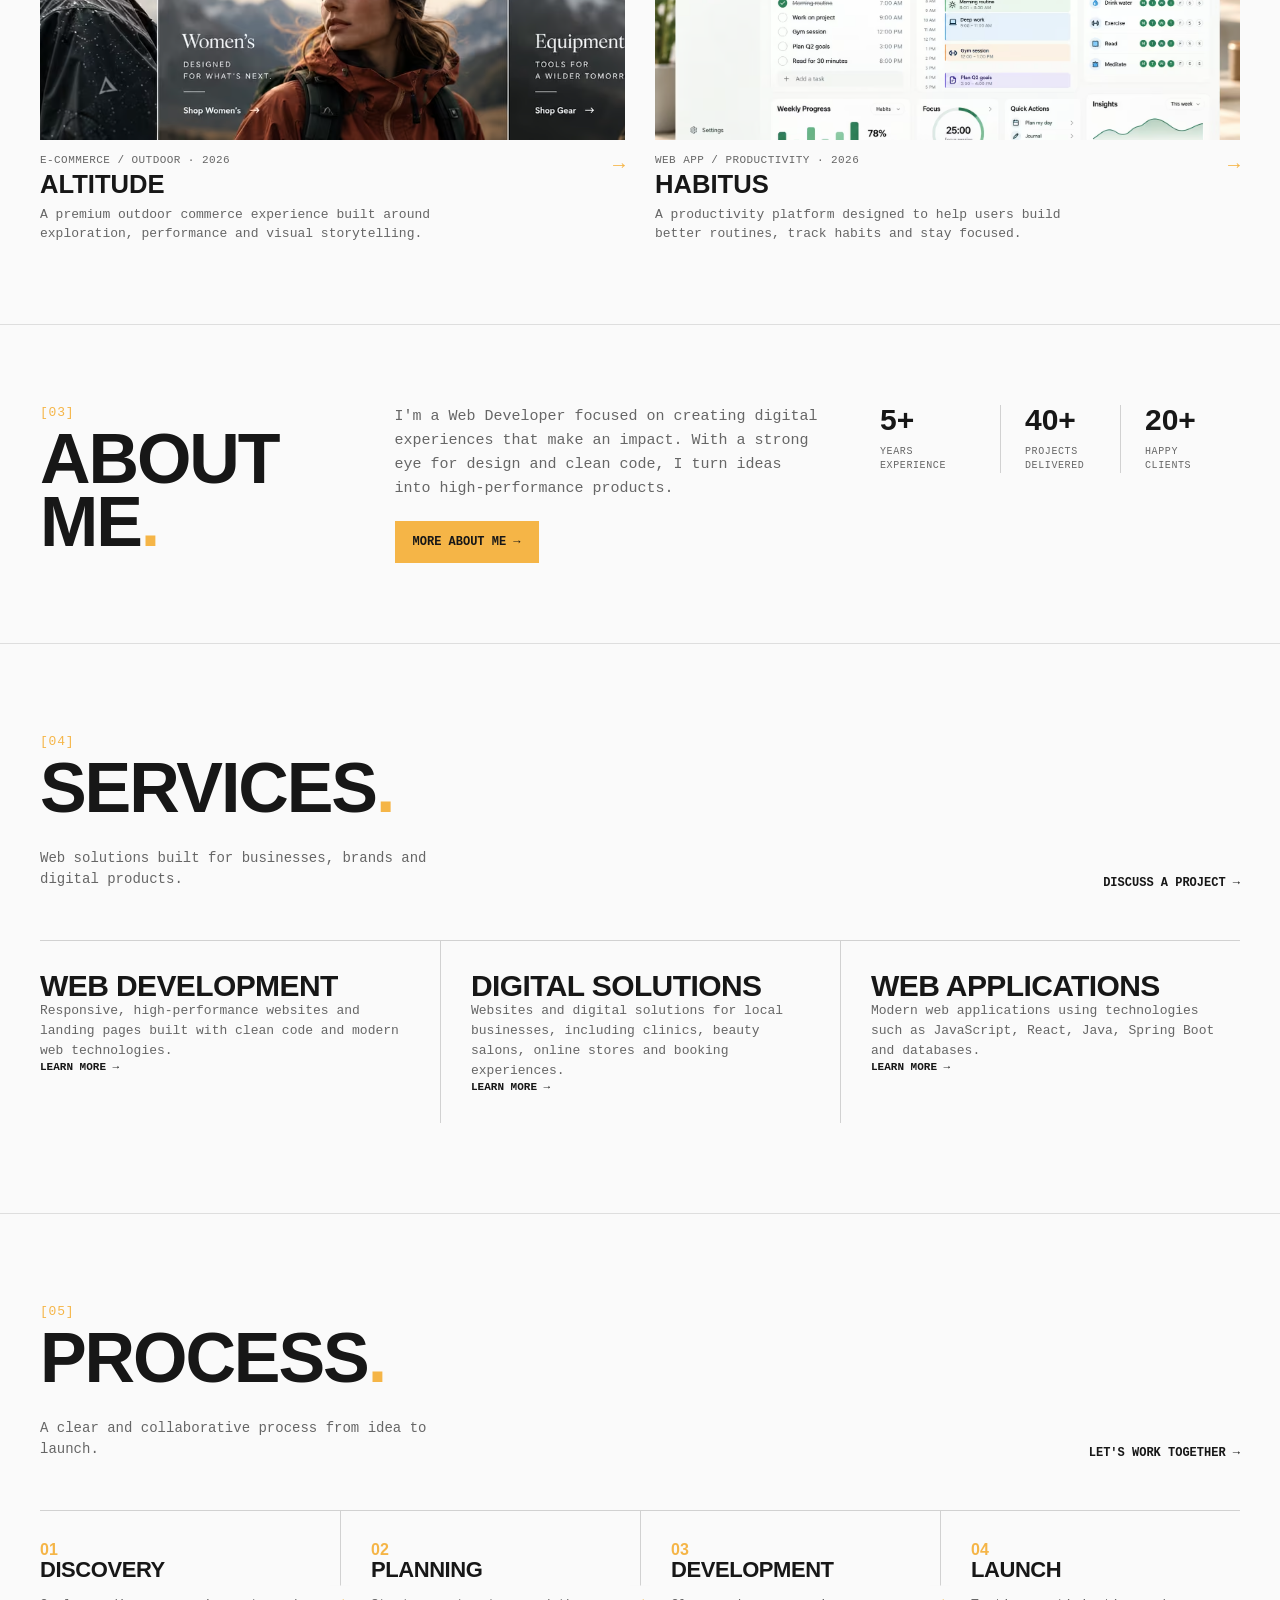
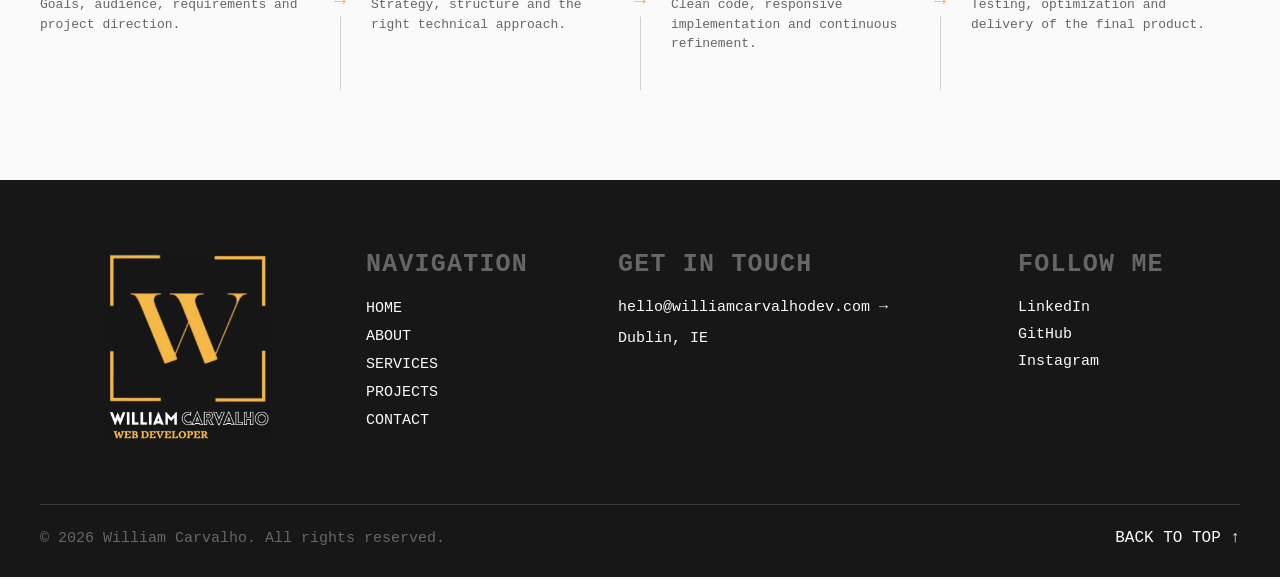
==== commit 5eae3c93: "refine about hero structure and add css style and responsive layout" ====
--- a/index.html
+++ b/index.html
@@ -102,13 +102,6 @@
                 <div class="hero-visual">
                     <div class="hero-image">
                         <img src="images/hero-banner.avif" alt="Creative web development workspace">
-                    </div>
-                    <div class="hero-image-caption">
-                        <p>
-                            Modern Websites<br>
-                            Real Impact /
-                        </p>
-                        <span>01</span>
                     </div>
                 </div>
             </div>
--- a/css/style.css
+++ b/css/style.css
@@ -254,6 +254,7 @@
 }
 
 .hero-visual {
+    position: relative;
     width: 100%;
     min-width: 0;
 }
@@ -907,6 +908,109 @@
     color: var(--color-accent);
 }
 
+/* About hero section */
+.about-page-hero-deco-line,
+.about-page-hero-side-text,
+.about-page-hero-caption {
+    pointer-events: none;
+}
+
+.about-page-hero-deco-line {
+    position: absolute;
+    left: 0;
+    top: 50px;
+    bottom: 40px;
+    width: 1px;
+    background: rgba(23, 23, 23, 0.35);
+    z-index: 1;
+}
+
+.about-page-hero-deco-line~.hero-image {
+    position: relative;
+    width: calc(100% - 90px);
+    max-width: 620px;
+    margin-left: 30px;
+    z-index: 2;
+}
+
+.about-hero-visual .hero-image img {
+    width: 100%;
+    height: 500px;
+    max-width: none;
+    object-fit: cover;
+    object-position: center center;
+    filter: grayscale(100%);
+}
+
+.about-page-hero-side-text {
+    position: absolute;
+    top: 25px;
+    right: -25px;
+    color: var(--color-gray);
+    font-family: var(--font-lekton);
+    font-size: 18px;
+    line-height: 1.35;
+    letter-spacing: 0.04em;
+    text-transform: uppercase;
+    z-index: 3;
+}
+
+.about-page-hero-side-text p {
+    margin: 0;
+}
+
+.about-page-hero-side-text span {
+    display: block;
+    width: 28px;
+    height: 1px;
+    margin-top: 18px;
+    background: var(--color-gray);
+}
+
+.about-page-hero-caption {
+    position: absolute;
+    right: 20px;
+    bottom: -35px;
+    width: 450px;
+    height: 200px;
+    padding: 24px 36px;
+    display: flex;
+    align-items: center;
+    gap: 28px;
+    background: var(--color-bg);
+    z-index: 4;
+}
+
+.about-page-hero-caption p {
+    margin: 0;
+    color: var(--color-gray);
+    font-family: var(--font-lekton);
+    font-size: 18px;
+    line-height: 1.25;
+    text-transform: uppercase;
+}
+
+.about-page-caption-line {
+    flex: 1;
+    height: 1px;
+    background: rgba(23, 23, 23, 0.45);
+}
+
+.hero-visual::before {
+    content: "";
+    position: absolute;
+    left: -25px;
+    bottom: 10px;
+    width: 180px;
+    height: 160px;
+    background: rgba(23, 23, 23, 0.035);
+    clip-path: polygon(0 35%,
+            100% 0,
+            100% 100%,
+            0 100%);
+    z-index: 0;
+}
+
 /* Footer */
 .site-footer {
     padding: 70px 0 30px;
@@ -1077,6 +1181,40 @@
         font-size: 13px;
     }
 
+    /* About hero section */
+    .hero-container {
+        max-width: 1024px;
+        gap: 10px;
+    }
+
+    .hero-description {
+        max-width: 450px;
+        font-size: 17px;
+    }
+
+
+    .about-page-hero-deco-line~.hero-image {
+        max-width: 380px;
+    }
+
+    .about-page-hero-side-text {
+        position: absolute;
+        right: -10px;
+        font-size: 13px;
+    }
+
+    .about-page-hero-caption {
+        position: absolute;
+        right: 67px;
+        bottom: -35px;
+        width: 300px;
+        height: 150px;
+        padding: 22px 25px;
+    }
+
+    .about-page-hero-caption p {
+        font-size: 15px;
+    }
 }
 
 /* Tablet */
@@ -1115,8 +1253,7 @@
     }
 
     .hero-container {
-        grid-template-columns: minmax(0, 1fr) minmax(0, 1fr);
-        gap: 35px;
+        gap: 15px;
     }
 
     .hero-label {
@@ -1471,6 +1608,28 @@
         line-height: 1;
     }
 
+    /* About hero section */
+    .hero-description {
+        font-size: 15px;
+    }
+
+    .about-page-hero-side-text {
+        right: 0px;
+        font-size: 11px;
+    }
+
+    .about-page-hero-caption {
+        right: 60px;
+        bottom: -35px;
+        width: 230px;
+        height: 120px;
+        padding: 13px 20px;
+    }
+
+    .about-page-hero-caption p {
+        font-size: 12px;
+    }
+
     /* Footer */
     .site-footer {
         padding: 30px 30px;
@@ -1984,6 +2143,37 @@
         line-height: 1;
     }
 
+    /* About hero section */
+    .hero-description {
+        font-size: 15px;
+    }
+
+    .about-page-hero-deco-line~.hero-image {
+        position: relative;
+        width: calc(100% - 90px);
+        max-width: 620px;
+        margin-left: 30px;
+        z-index: 2;
+    }
+
+
+    .about-page-hero-side-text {
+        right: 0px;
+        font-size: 11px;
+    }
+
+    .about-page-hero-caption {
+        right: 40px;
+        bottom: -5px;
+        width: 280px;
+        height: 100px;
+        padding: 13px 20px;
+    }
+
+    .about-page-hero-caption p {
+        font-size: 12px;
+    }
+
     /* Footer */
     .site-footer {
         padding: 20px 10px;
@@ -2260,6 +2450,24 @@
 
     .service-content a {
         font-size: 11px;
+    }
+
+    /* About hero section */
+    .about-page-hero-side-text {
+        right: 10px;
+        font-size: 10px;
+    }
+
+    .about-page-hero-caption {
+        right: 40px;
+        bottom: -15px;
+        width: 220px;
+        height: 80px;
+        padding: 13px 20px;
+    }
+
+    .about-page-hero-caption p {
+        font-size: 10px;
     }
 
     /* Footer */
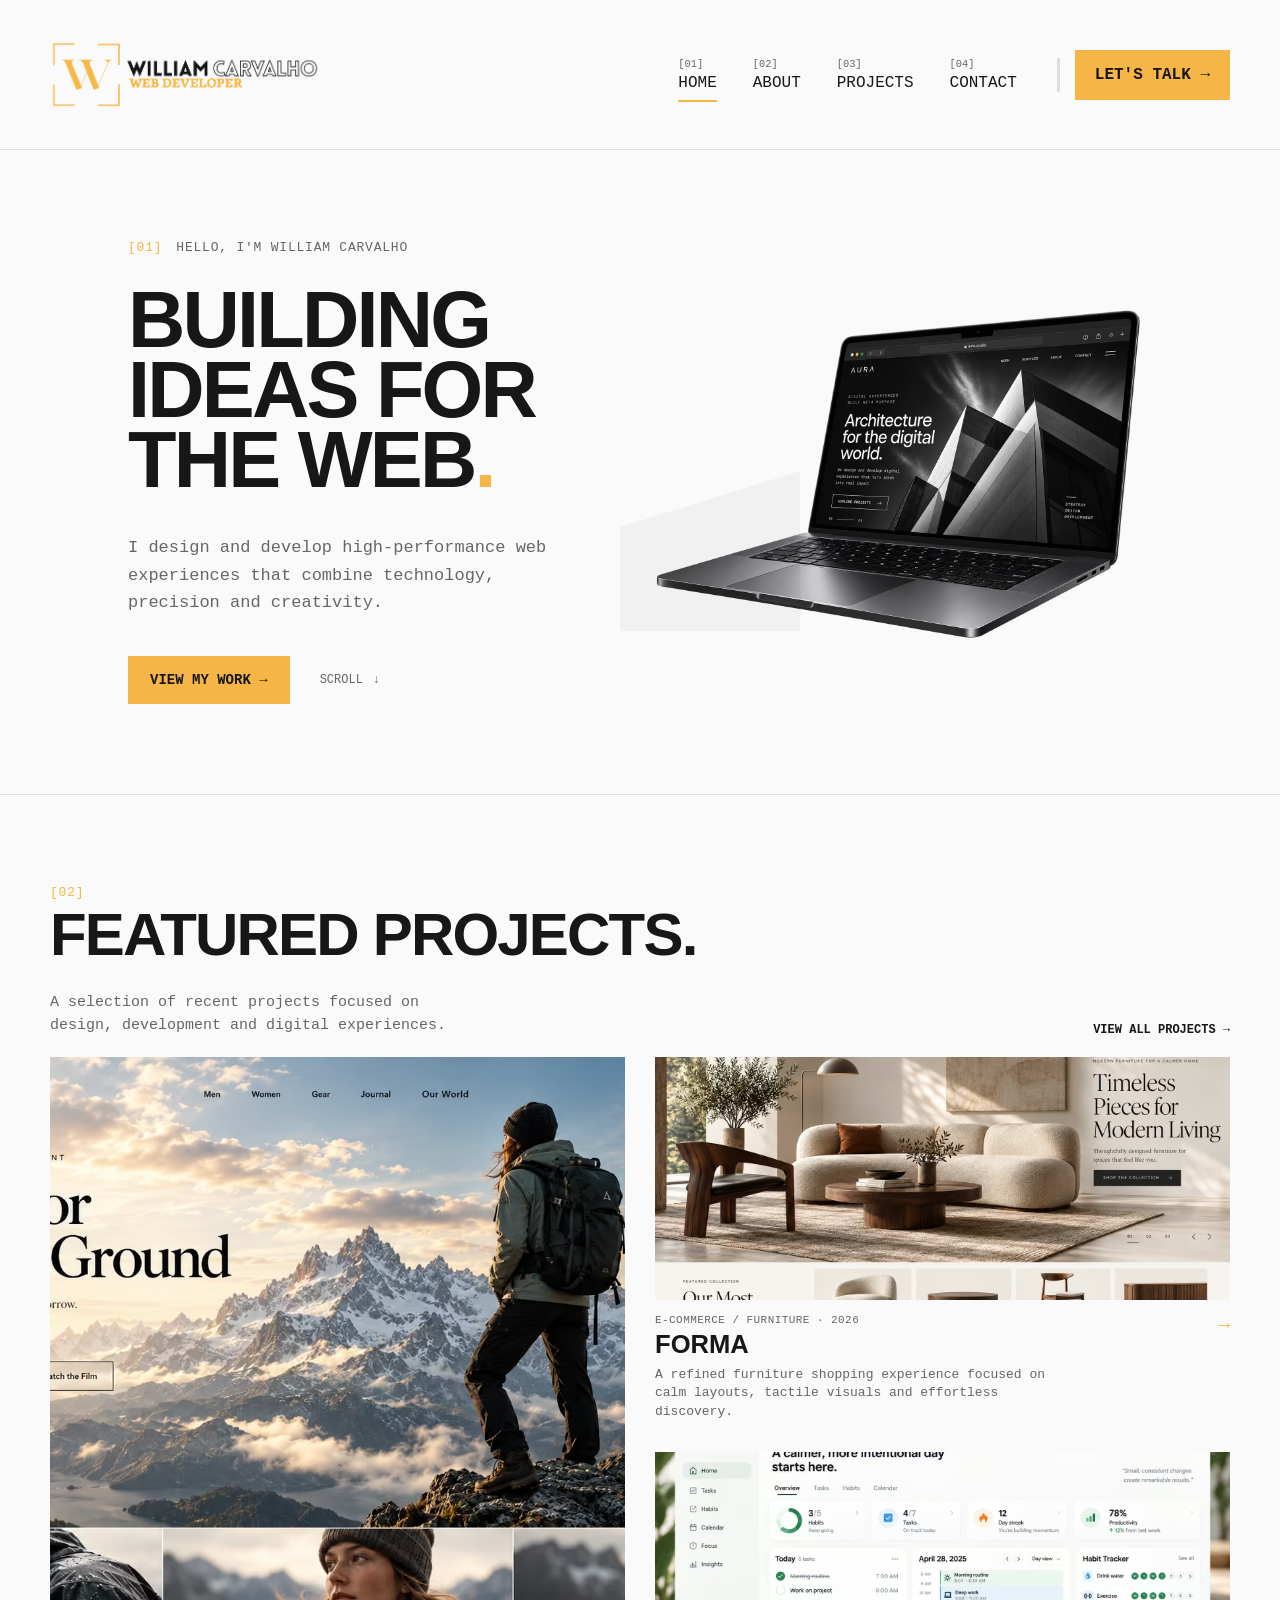
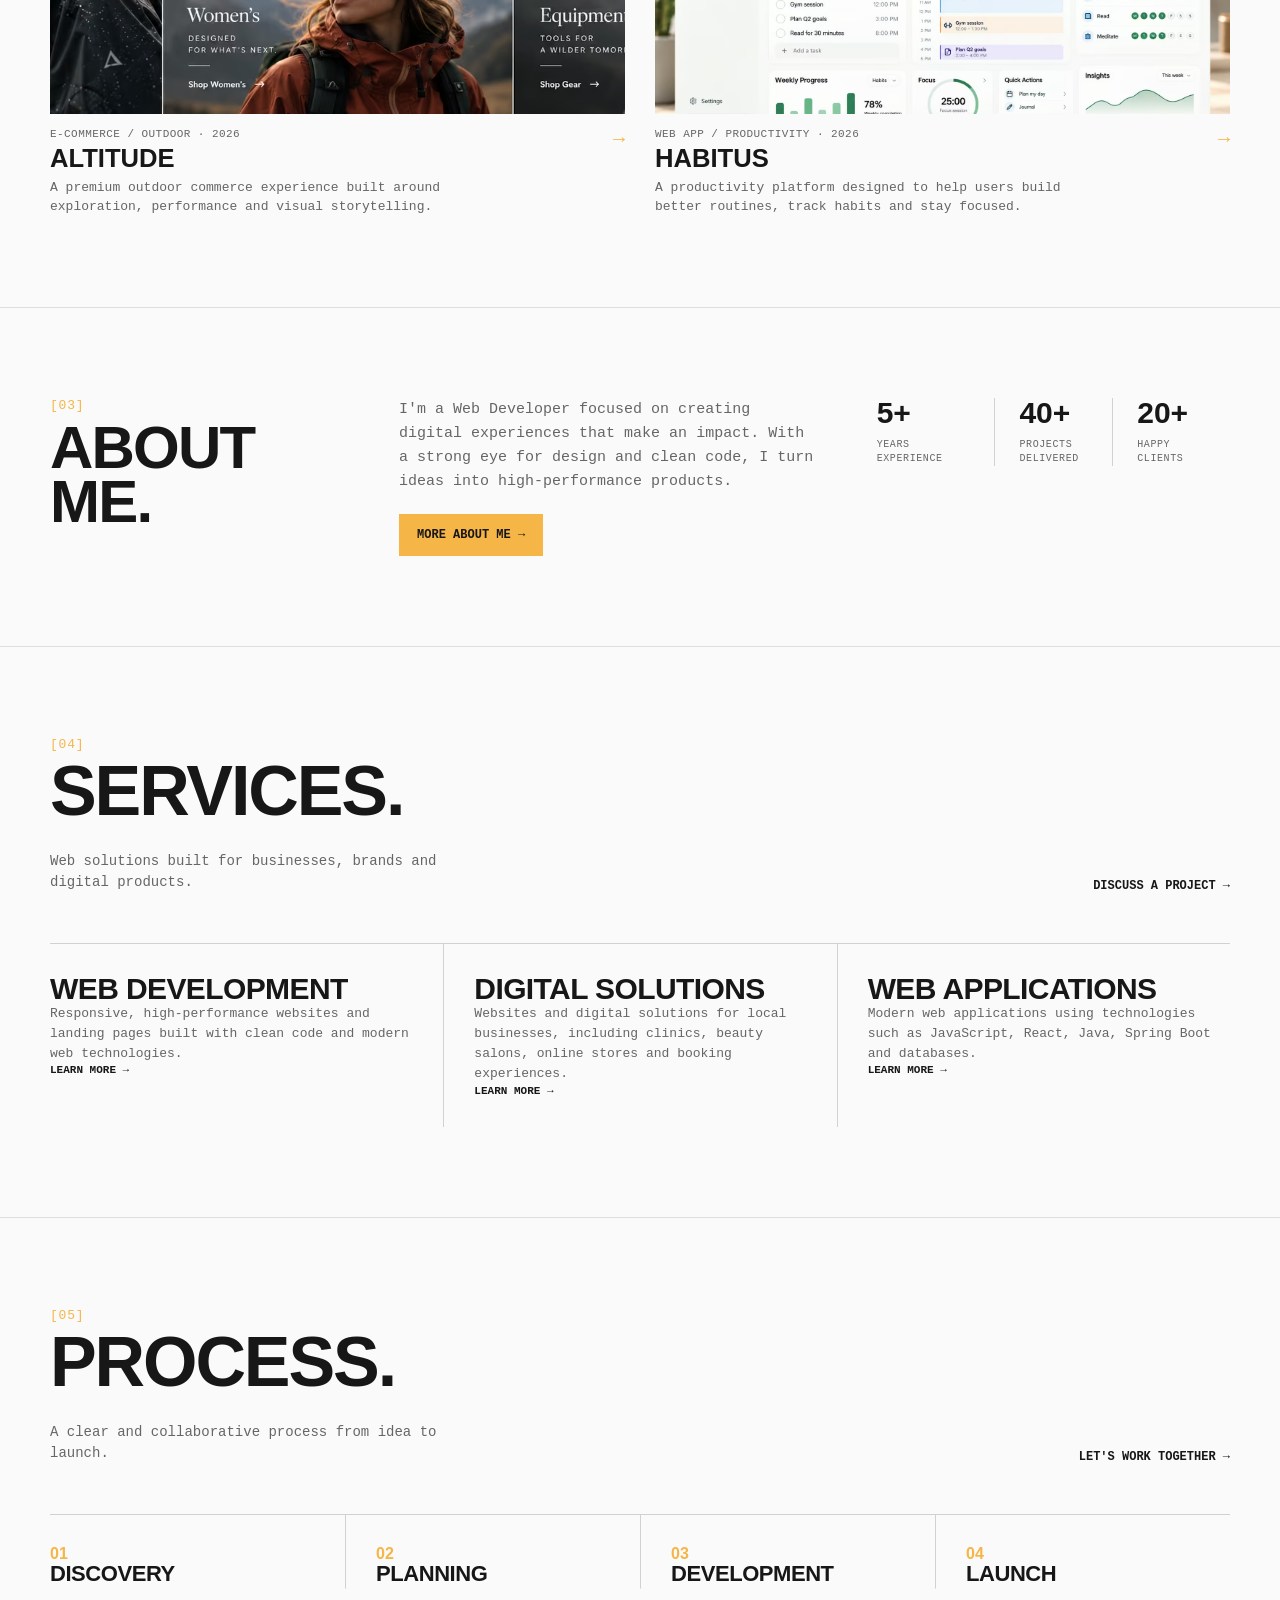
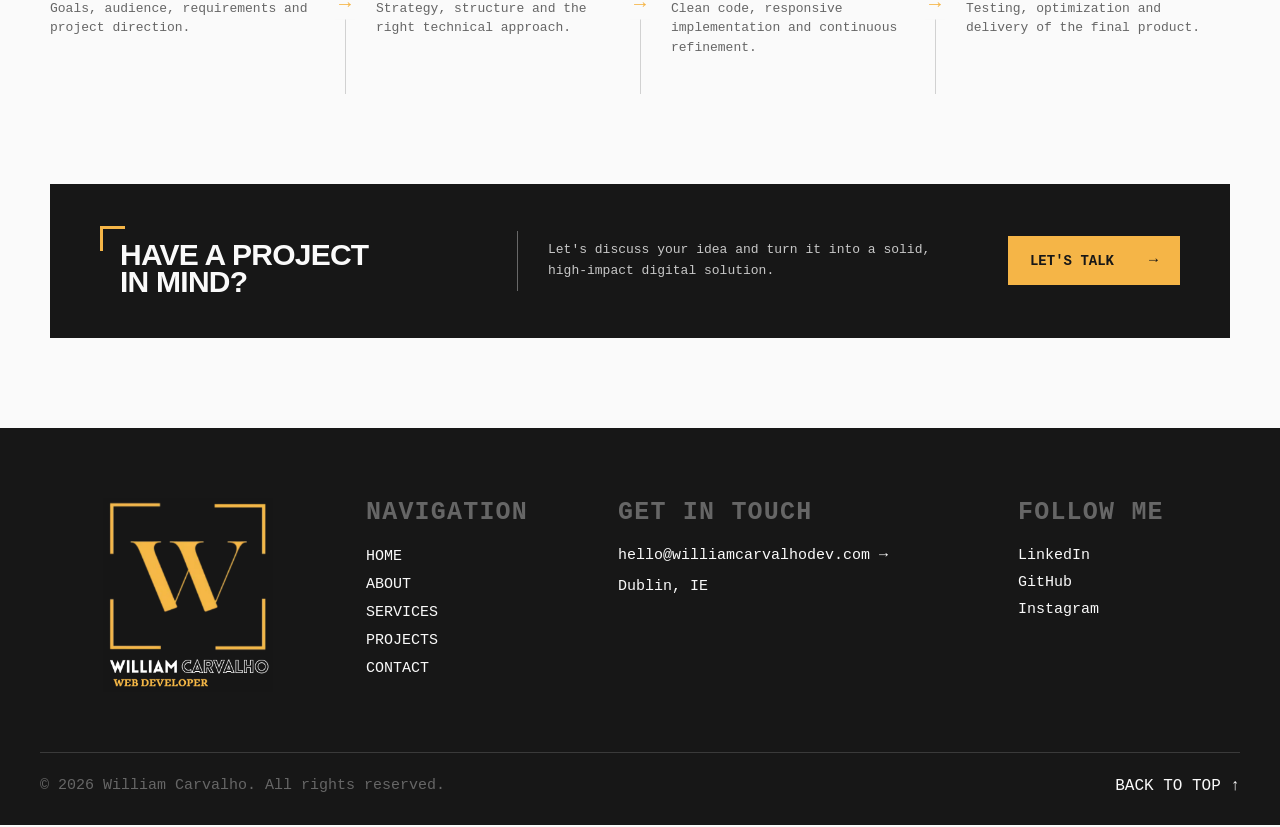
==== commit 281db979: "add cta button into all pages and deleted service page" ====
--- a/index.html
+++ b/index.html
@@ -35,20 +35,14 @@
                         </a>
                     </li>
                     <li>
-                        <a href="services.html">
+                        <a href="projects.html">
                             <span class="nav-number">[03]</span>
-                            <span>Services</span>
-                        </a>
-                    </li>
-                    <li>
-                        <a href="projects.html">
-                            <span class="nav-number">[04]</span>
                             <span>Projects</span>
                         </a>
                     </li>
                     <li>
                         <a href="contact.html">
-                            <span class="nav-number">[05]</span>
+                            <span class="nav-number">[04]</span>
                             <span>Contact</span>
                         </a>
                     </li>
@@ -383,6 +377,32 @@
                 </div>
             </div>
         </section>
+
+        <!-- CTA Button -->
+        <section class="services-final-cta">
+            <div class="container services-final-cta-container">
+                <div class="services-final-cta-heading">
+                    <span class="services-final-cta-corner"></span>
+                    <h2>
+                        Have a Project<br>
+                        in Mind<span class="section-dot">?</span>
+                    </h2>
+                </div>
+                <div class="services-final-cta-divider"></div>
+                <div class="services-final-cta-text">
+                    <p>
+                        Let's discuss your idea and turn it into
+                        a solid, high-impact digital solution.
+                    </p>
+                </div>
+                <div class="services-final-cta-action">
+                    <a href="contact.html" class="services-final-cta-button">
+                        Let's Talk
+                        <span>→</span>
+                    </a>
+                </div>
+            </div>
+        </section>
     </main>
 
     <!-- Footer -->
@@ -430,13 +450,15 @@
                 <div class="footer-social-section">
                     <h2>Follow me</h2>
                     <div class="footer-social">
-                        <a href="https://www.linkedin.com/in/william-carvalhoo/" target="_blank" rel="noopener noreferrer">
+                        <a href="https://www.linkedin.com/in/william-carvalhoo/" target="_blank"
+                            rel="noopener noreferrer">
                             LinkedIn
                         </a>
                         <a href="https://github.com/williamcarvalhodev/" target="_blank" rel="noopener noreferrer">
                             GitHub
                         </a>
-                        <a href="https://www.instagram.com/williamcarvalhodev/" target="_blank" rel="noopener noreferrer">
+                        <a href="https://www.instagram.com/williamcarvalhodev/" target="_blank"
+                            rel="noopener noreferrer">
                             Instagram
                         </a>
                     </div>
@@ -455,7 +477,7 @@
         </div>
     </footer>
 
-    <script src="js/script.js"></script>
+    <script src="js/script/script.js"></script>
 </body>
 
 </html>
--- a/css/style.css
+++ b/css/style.css
@@ -1,3 +1,14 @@
+@font-face {
+    font-family: "Lovelo Black";
+    src: url("https://st0.dancf.com/csc/13/fonts/0/20170301-163814-2.woff") format("woff");
+    font-weight: 900;
+    font-style: normal;
+    font-display: swap;
+}
+
+@import url('https://fonts.googleapis.com/css2?family=Lekton:wght@400;700&display=swap');
+
+
 /* Base */
 *,
 *::before,
@@ -47,10 +58,16 @@
 
 .header-container {
     min-height: 100px;
+    width: 100%;
+    max-width: 1650px;
+    margin-inline: auto;
+    padding: 40px 50px;
+
     display: flex;
-    padding: 30px;
     align-items: center;
-    gap: 40px;
+    justify-content: space-between;
+
+    gap: 15px;
 }
 
 .site-logo {
@@ -348,10 +365,6 @@
     letter-spacing: -0.03em;
     text-transform: uppercase;
     color: var(--color-dark);
-}
-
-.section-dot {
-    color: var(--color-accent);
 }
 
 .featured-projects-intro {
@@ -1011,6 +1024,1414 @@
     z-index: 0;
 }
 
+/* Who I am section */
+.about-who {
+    width: 100%;
+    padding: 110px 40px;
+    border-top: 1px solid rgba(23, 23, 23, 0.12);
+}
+
+.about-who-container {
+    width: 100%;
+    max-width: 1400px;
+    margin-inline: auto;
+    display: grid;
+    grid-template-columns: minmax(0, 0.95fr) minmax(0, 1.05fr);
+    gap: 90px;
+    align-items: start;
+}
+
+.about-who-heading {
+    width: 100%;
+}
+
+.about-who-heading .section-label {
+    margin-bottom: 28px;
+    display: flex;
+    align-items: center;
+    gap: 14px;
+    color: var(--color-gray);
+    font-family: var(--font-lekton);
+    font-size: 13px;
+    text-transform: uppercase;
+    letter-spacing: 0.06em;
+}
+
+.about-who-heading .section-label span:first-child {
+    color: var(--color-accent);
+}
+
+.about-who-heading h2 {
+    margin: 0;
+    font-family: var(--font-lovelo);
+    font-size: 70px;
+    font-weight: 900;
+    line-height: 0.9;
+    letter-spacing: -0.035em;
+    text-transform: uppercase;
+    color: var(--color-dark);
+}
+
+.about-who-content {
+    width: 100%;
+    max-width: 620px;
+    margin-left: auto;
+}
+
+.about-who-intro {
+    margin: 0 0 55px;
+    color: var(--color-gray);
+    font-family: var(--font-lekton);
+    font-size: 15px;
+    line-height: 1.7;
+}
+
+.about-who-points {
+    width: 100%;
+    border-top: 1px solid rgba(23, 23, 23, 0.16);
+}
+
+.about-who-point {
+    width: 100%;
+    padding: 26px 0;
+    display: grid;
+    grid-template-columns: 55px minmax(0, 1fr);
+    gap: 20px;
+    border-bottom: 1px solid rgba(23, 23, 23, 0.16);
+}
+
+.about-who-point>span {
+    color: var(--color-accent);
+    font-family: var(--font-lekton);
+    font-size: 15px;
+}
+
+.about-who-point h3 {
+    margin: 0 0 8px;
+    font-family: var(--font-lovelo);
+    font-size: 22px;
+    font-weight: 900;
+    line-height: 1;
+    text-transform: uppercase;
+    color: var(--color-dark);
+}
+
+.about-who-point p {
+    max-width: 470px;
+    margin: 0;
+    color: var(--color-gray);
+    font-family: var(--font-lekton);
+    font-size: 13px;
+    line-height: 1.55;
+}
+
+/* Numbers section*/
+.about-numbers {
+    width: 100%;
+    padding: 90px 40px;
+    border-top: 1px solid rgba(23, 23, 23, 0.12);
+}
+
+.about-numbers-container {
+    width: 100%;
+    max-width: 1400px;
+    margin-inline: auto;
+}
+
+.about-numbers-grid {
+    width: 100%;
+    max-width: 1100px;
+    margin-inline: auto;
+    display: grid;
+    grid-template-columns: repeat(4, minmax(0, 1fr));
+}
+
+.about-number-item {
+    min-width: 0;
+    padding: 40px 30px;
+    display: flex;
+    flex-direction: column;
+    align-items: center;
+    justify-content: center;
+    text-align: center;
+    border-left: 1px solid rgba(23, 23, 23, 0.16);
+}
+
+.about-number-item:first-child {
+    border-left: 0;
+}
+
+.about-number-item strong {
+    display: block;
+    margin-bottom: 14px;
+    font-family: var(--font-lovelo);
+    font-size: 70px;
+    font-weight: 900;
+    line-height: 0.9;
+    color: var(--color-dark);
+}
+
+.about-number-item span {
+    display: block;
+    color: var(--color-gray);
+    font-family: var(--font-lekton);
+    font-size: 11px;
+    line-height: 1.4;
+    letter-spacing: 0.05em;
+    text-transform: uppercase;
+}
+
+/* My journey section */
+.about-journey {
+    width: 100%;
+    padding: 110px 40px;
+    border-top: 1px solid rgba(23, 23, 23, 0.12);
+}
+
+.about-journey-container {
+    width: 100%;
+    max-width: 1400px;
+    margin-inline: auto;
+    display: grid;
+    grid-template-columns: minmax(0, 0.8fr) minmax(0, 1.2fr);
+    gap: 90px;
+    align-items: start;
+}
+
+.about-journey-heading .section-label {
+    margin-bottom: 28px;
+    display: flex;
+    align-items: center;
+    gap: 14px;
+    color: var(--color-gray);
+    font-family: var(--font-lekton);
+    font-size: 13px;
+    text-transform: uppercase;
+    letter-spacing: 0.06em;
+}
+
+.about-journey-heading .section-label span:first-child {
+    color: var(--color-accent);
+}
+
+.about-journey-heading h2 {
+    margin: 0;
+    font-family: var(--font-lovelo);
+    font-size: 70px;
+    font-weight: 900;
+    line-height: 0.88;
+    letter-spacing: -0.035em;
+    text-transform: uppercase;
+    color: var(--color-dark);
+}
+
+.about-journey-timeline {
+    width: 100%;
+    border-top: 1px solid rgba(23, 23, 23, 0.16);
+}
+
+.journey-item {
+    position: relative;
+    width: 100%;
+    padding: 34px 0 34px 35px;
+    display: grid;
+    grid-template-columns: 150px minmax(0, 1fr);
+    gap: 35px;
+    border-bottom: 1px solid rgba(23, 23, 23, 0.16);
+}
+
+.journey-item::before {
+    content: "";
+    position: absolute;
+    left: 0;
+    top: 0;
+    bottom: 0;
+    width: 1px;
+    background: rgba(23, 23, 23, 0.18);
+}
+
+.journey-item::after {
+    content: "";
+    position: absolute;
+    left: -4px;
+    top: 40px;
+    width: 9px;
+    height: 9px;
+    background: var(--color-accent);
+    border-radius: 50%;
+}
+
+.journey-year {
+    color: var(--color-gray);
+    font-family: var(--font-lekton);
+    font-size: 13px;
+    line-height: 1.4;
+    text-transform: uppercase;
+}
+
+.journey-content h3 {
+    margin: 0 0 8px;
+    font-family: var(--font-lovelo);
+    font-size: 22px;
+    font-weight: 900;
+    line-height: 1;
+    text-transform: uppercase;
+    color: var(--color-dark);
+}
+
+.journey-company {
+    display: block;
+    margin-bottom: 14px;
+    color: var(--color-accent);
+    font-family: var(--font-lekton);
+    font-size: 11px;
+    text-transform: uppercase;
+    letter-spacing: 0.04em;
+}
+
+.journey-content p {
+    max-width: 520px;
+    margin: 0;
+    color: var(--color-gray);
+    font-family: var(--font-lekton);
+    font-size: 13px;
+    line-height: 1.6;
+}
+
+/* Skills Section*/
+.about-skills {
+    width: 100%;
+    padding: 110px 40px;
+    border-top: 1px solid rgba(23, 23, 23, 0.12);
+}
+
+.about-skills-container {
+    width: 100%;
+    max-width: 1400px;
+    margin-inline: auto;
+    display: grid;
+    grid-template-columns: minmax(0, 0.8fr) minmax(0, 1.2fr);
+    gap: 90px;
+    align-items: start;
+}
+
+.about-skills-heading .section-label {
+    margin-bottom: 28px;
+    display: flex;
+    align-items: center;
+    gap: 14px;
+    color: var(--color-gray);
+    font-family: var(--font-lekton);
+    font-size: 12px;
+    text-transform: uppercase;
+    letter-spacing: 0.06em;
+}
+
+.about-skills-heading .section-label span:first-child {
+    color: var(--color-accent);
+}
+
+.about-skills-heading h2 {
+    margin: 0;
+    font-family: var(--font-lovelo);
+    font-size: 70px;
+    font-weight: 900;
+    line-height: 0.9;
+    letter-spacing: -0.035em;
+    text-transform: uppercase;
+    color: var(--color-dark);
+}
+
+.about-skills-content {
+    width: 100%;
+    display: grid;
+    grid-template-columns: repeat(3, minmax(0, 1fr));
+    border-top: 1px solid rgba(23, 23, 23, 0.16);
+    border-bottom: 1px solid rgba(23, 23, 23, 0.16);
+}
+
+.skills-group {
+    min-width: 0;
+    padding: 30px;
+    border-left: 1px solid rgba(23, 23, 23, 0.16);
+}
+
+.skills-group:first-child {
+    border-left: 0;
+    padding-left: 0;
+}
+
+.skills-group:last-child {
+    padding-right: 0;
+}
+
+.skills-group h3 {
+    margin: 0 0 24px;
+    font-family: var(--font-lovelo);
+    font-size: 22px;
+    font-weight: 900;
+    line-height: 1.1;
+    text-transform: uppercase;
+    color: var(--color-dark);
+}
+
+.skills-group ul {
+    margin: 0;
+    padding: 0;
+    list-style: none;
+}
+
+.skills-group li {
+    padding: 10px 0;
+    color: var(--color-gray);
+    font-family: var(--font-lekton);
+    font-size: 13px;
+    border-bottom: 1px solid rgba(23, 23, 23, 0.08);
+}
+
+.skills-group li:last-child {
+    border-bottom: 0;
+}
+
+/* CTA Section */
+.about-cta {
+    width: 100%;
+    padding: 110px 40px;
+    border-top: 1px solid rgba(23, 23, 23, 0.12);
+}
+
+.about-cta-container {
+    width: 100%;
+    max-width: 1400px;
+    margin-inline: auto;
+}
+
+.about-cta-label {
+    margin-bottom: 35px;
+}
+
+.about-cta-label .section-label {
+    display: flex;
+    align-items: center;
+    gap: 14px;
+    color: var(--color-gray);
+    font-family: var(--font-lekton);
+    font-size: 12px;
+    text-transform: uppercase;
+    letter-spacing: 0.06em;
+}
+
+.about-cta-label .section-label span:first-child {
+    color: var(--color-accent);
+}
+
+.about-cta-content {
+    width: 100%;
+    display: grid;
+    grid-template-columns: minmax(0, 0.9fr) minmax(0, 1.1fr);
+    gap: 60px;
+    align-items: center;
+}
+
+.about-cta-heading {
+    padding-right: 50px;
+    border-right: 1px solid rgba(23, 23, 23, 0.16);
+}
+
+.about-cta-heading h2 {
+    margin: 0;
+    font-family: var(--font-lovelo);
+    font-size: 70px;
+    font-weight: 900;
+    line-height: 0.9;
+    letter-spacing: -0.035em;
+    text-transform: uppercase;
+    color: var(--color-dark);
+}
+
+
+
+.about-cta-message {
+    width: 100%;
+    max-width: 580px;
+}
+
+.about-cta-message p {
+    margin: 0 0 30px;
+    color: var(--color-gray);
+    font-family: var(--font-lekton);
+    font-size: 15px;
+    line-height: 1.6;
+}
+
+.about-cta-actions {
+    display: flex;
+    align-items: center;
+    gap: 24px;
+}
+
+.about-cta-primary {
+    padding: 16px 22px;
+    display: inline-flex;
+    align-items: center;
+    justify-content: center;
+    background: var(--color-accent);
+    color: var(--color-dark);
+    font-family: var(--font-lekton);
+    font-size: 14px;
+    font-weight: 700;
+    text-decoration: none;
+    text-transform: uppercase;
+    transition:
+        background 0.25s ease,
+        color 0.25s ease,
+        transform 0.25s ease;
+}
+
+.about-cta-primary:hover {
+    background: var(--color-dark);
+    color: var(--color-bg);
+    transform: translateY(-2px);
+}
+
+.about-cta-secondary {
+    padding-left: 22px;
+    border-left: 1px solid rgba(23, 23, 23, 0.22);
+    color: var(--color-dark);
+    font-family: var(--font-lekton);
+    font-size: 14px;
+    font-weight: 700;
+    text-decoration: none;
+    text-transform: uppercase;
+    transition:
+        color 0.25s ease,
+        transform 0.25s ease;
+}
+
+.about-cta-secondary:hover {
+    color: var(--color-accent);
+    transform: translateX(4px);
+}
+
+/* Projects Hero Section */
+.projects-page-hero {
+    width: 100%;
+    padding: 100px 30px;
+    border-bottom: 1px solid rgba(23, 23, 23, 0.12);
+}
+
+.projects-page-hero-container {
+    width: 100%;
+    max-width: 1400px;
+    margin-inline: auto;
+    display: grid;
+    grid-template-columns: minmax(0, 1.1fr) minmax(0, 0.9fr);
+    gap: 90px;
+    align-items: end;
+}
+
+.projects-page-hero-heading {
+    width: 100%;
+}
+
+.projects-page-label {
+    margin-bottom: 28px;
+    display: flex;
+    align-items: center;
+    gap: 14px;
+    color: var(--color-gray);
+    font-family: var(--font-lekton);
+    font-size: 13px;
+    text-transform: uppercase;
+    letter-spacing: 0.06em;
+}
+
+.projects-page-label span:first-child {
+    color: var(--color-accent);
+}
+
+.projects-page-hero-intro {
+    width: 100%;
+    max-width: 520px;
+    padding-left: 50px;
+    border-left: 1px solid rgba(23, 23, 23, 0.16);
+}
+
+.projects-page-hero-intro p {
+    margin: 0 0 30px;
+    color: var(--color-gray);
+    font-family: var(--font-lekton);
+    font-size: 17px;
+    line-height: 1.6;
+}
+
+/* Projects Section */
+.projects-showcase {
+    width: 100%;
+    padding: 0 40px 110px;
+}
+
+.projects-showcase-container {
+    width: 100%;
+    max-width: 1400px;
+    margin-inline: auto;
+}
+
+.project-showcase-item {
+    width: 100%;
+    padding: 45px 0;
+    display: grid;
+    grid-template-columns: minmax(0, 1.2fr) minmax(0, 0.8fr);
+    gap: 60px;
+    align-items: center;
+    border-bottom: 1px solid rgba(23, 23, 23, 0.16);
+}
+
+.project-showcase-reverse {
+    grid-template-columns: minmax(0, 0.8fr) minmax(0, 1.2fr);
+}
+
+.project-showcase-reverse .project-showcase-image {
+    grid-column: 2;
+    grid-row: 1;
+}
+
+.project-showcase-reverse .project-showcase-content {
+    grid-column: 1;
+    grid-row: 1;
+}
+
+.project-showcase-image {
+    width: 100%;
+    overflow: hidden;
+}
+
+.project-showcase-image a {
+    display: block;
+    width: 100%;
+}
+
+.project-showcase-image img {
+    width: 100%;
+    height: 380px;
+    display: block;
+    object-fit: cover;
+    transition:
+        filter 0.4s ease,
+        transform 0.4s ease;
+}
+
+.project-showcase-item:hover .project-showcase-image img {
+    filter: grayscale(0%);
+    transform: scale(1.02);
+}
+
+.project-showcase-content {
+    width: 100%;
+    max-width: 480px;
+}
+
+.project-showcase-meta {
+    margin-bottom: 28px;
+    display: flex;
+    align-items: center;
+    flex-wrap: wrap;
+    gap: 10px;
+    color: var(--color-gray);
+    font-family: var(--font-lekton);
+    font-size: 13px;
+    text-transform: uppercase;
+}
+
+.project-showcase-meta span:first-child {
+    color: var(--color-dark);
+    font-weight: 700;
+}
+
+.project-showcase-content h2 {
+    margin: 0 0 22px;
+    font-family: var(--font-lovelo);
+    font-size: 48px;
+    font-weight: 900;
+    line-height: 0.95;
+    letter-spacing: -0.03em;
+    text-transform: uppercase;
+    color: var(--color-dark);
+}
+
+.project-showcase-content p {
+    max-width: 440px;
+    margin: 0 0 30px;
+    color: var(--color-gray);
+    font-family: var(--font-lekton);
+    font-size: 15px;
+    line-height: 1.6;
+}
+
+.project-showcase-link {
+    display: inline-flex;
+    align-items: center;
+    padding-bottom: 7px;
+    border-bottom: 2px solid var(--color-accent);
+    color: var(--color-dark);
+    font-family: var(--font-lekton);
+    font-size: 14px;
+    font-weight: 700;
+    text-decoration: none;
+    text-transform: uppercase;
+    transition:
+        color 0.25s ease,
+        transform 0.25s ease;
+}
+
+.project-showcase-link:hover {
+    color: var(--color-accent);
+    transform: translateX(4px);
+}
+
+/* Project Hero Single page*/
+.project-detail-hero {
+    width: 100%;
+    padding: 100px 30px;
+}
+
+.project-detail-hero-container {
+    width: 100%;
+    max-width: 1400px;
+    margin-inline: auto;
+}
+
+.project-detail-meta {
+    margin-bottom: 35px;
+    display: flex;
+    align-items: center;
+    flex-wrap: wrap;
+    gap: 10px;
+    color: var(--color-gray);
+    font-family: var(--font-lekton);
+    font-size: 13px;
+    text-transform: uppercase;
+    letter-spacing: 0.04em;
+}
+
+.project-detail-meta span:first-child {
+    color: var(--color-accent);
+}
+
+.project-detail-heading {
+    width: 100%;
+    display: grid;
+    grid-template-columns:
+        minmax(0, 1.35fr) minmax(0, 0.65fr);
+    gap: 30px;
+}
+
+.project-detail-heading h1 {
+    margin: 0;
+    font-family: var(--font-lovelo);
+    font-size: 75px;
+    font-weight: 900;
+    line-height: 0.88;
+    letter-spacing: -0.035em;
+    text-transform: uppercase;
+    color: var(--color-dark);
+}
+
+.project-detail-intro {
+    max-width: 520px;
+    padding-left: 50px;
+    border-left: 1px solid rgba(23, 23, 23, 0.16);
+}
+
+.project-detail-intro p {
+    margin: 0 0 30px;
+    color: var(--color-gray);
+    font-family: var(--font-lekton);
+    font-size: 15px;
+    line-height: 1.6;
+}
+
+.project-detail-live-link {
+    display: inline-flex;
+    align-items: center;
+    padding-bottom: 7px;
+    border-bottom: 2px solid var(--color-accent);
+    color: var(--color-dark);
+    font-family: var(--font-lekton);
+    font-size: 14px;
+    font-weight: 700;
+    text-decoration: none;
+    text-transform: uppercase;
+    transition:
+        color 0.25s ease,
+        transform 0.25s ease;
+}
+
+.project-detail-live-link:hover {
+    color: var(--color-accent);
+    transform: translateX(4px);
+}
+
+.project-detail-cover {
+    width: 100%;
+    padding: 0 40px 110px;
+}
+
+.project-detail-cover-container {
+    width: 100%;
+    max-width: 1400px;
+    margin-inline: auto;
+}
+
+.project-detail-cover img {
+    height: auto;
+    aspect-ratio: 16 / 10;
+    object-fit: cover;
+}
+
+/* Project Overview */
+.project-overview {
+    width: 100%;
+    padding: 110px 40px;
+    border-top: 1px solid rgba(23, 23, 23, 0.12);
+    border-bottom: 1px solid rgba(23, 23, 23, 0.12);
+}
+
+.project-overview-container {
+    width: 100%;
+    max-width: 1400px;
+    margin-inline: auto;
+    display: grid;
+    grid-template-columns:
+        minmax(0, 0.85fr) minmax(0, 1.15fr);
+    gap: 50px;
+    align-items: start;
+}
+
+.project-overview-details {
+    width: 100%;
+    padding-right: 20px;
+    border-right: 1px solid rgba(23, 23, 23, 0.16);
+}
+
+.project-detail-row {
+    width: 100%;
+    padding: 11px 0;
+    display: grid;
+    grid-template-columns: 80px minmax(0, 1fr);
+    gap: 20px;
+}
+
+.project-detail-label {
+    color: var(--color-dark);
+    font-family: var(--font-lekton);
+    font-size: 16px;
+    font-weight: 700;
+    text-transform: uppercase;
+}
+
+.project-detail-value {
+    position: relative;
+    padding-left: 20px;
+    color: var(--color-gray);
+    font-family: var(--font-lekton);
+    font-size: 15px;
+    line-height: 1.5;
+}
+
+.project-detail-value::before {
+    content: "›";
+    position: absolute;
+    left: 0;
+    top: 0;
+    color: var(--color-accent);
+}
+
+.project-overview-content {
+    width: 100%;
+    max-width: 620px;
+}
+
+.project-overview-content h2 {
+    margin: 0 0 24px;
+    font-family: var(--font-lovelo);
+    font-size: 36px;
+    font-weight: 900;
+    line-height: 1;
+    letter-spacing: -0.025em;
+    text-transform: uppercase;
+    color: var(--color-dark);
+}
+
+.project-overview-content p {
+    margin: 0;
+    color: var(--color-gray);
+    font-family: var(--font-lekton);
+    font-size: 15px;
+    line-height: 1.65;
+}
+
+.project-overview-content p+p {
+    margin-top: 16px;
+}
+
+/* Project Challenge */
+.project-story {
+    width: 100%;
+    padding: 110px 40px;
+    border-bottom: 1px solid rgba(23, 23, 23, 0.12);
+}
+
+.project-story-container {
+    width: 100%;
+    max-width: 1400px;
+    margin-inline: auto;
+    display: grid;
+    grid-template-columns: repeat(2, minmax(0, 1fr));
+    gap: 0;
+}
+
+.project-story-block {
+    position: relative;
+    min-width: 0;
+    padding: 0 60px;
+}
+
+.project-story-block:first-child {
+    padding-left: 0;
+    padding-right: 60px;
+    border-right: 1px solid rgba(23, 23, 23, 0.16);
+}
+
+.project-story-block:last-child {
+    padding-right: 0;
+}
+
+.project-story-number {
+    display: block;
+    margin-bottom: 22px;
+    color: var(--color-accent);
+    font-family: var(--font-lekton);
+    font-size: 13px;
+}
+
+.project-story-block h2 {
+    margin: 0 0 24px;
+    font-family: var(--font-lovelo);
+    font-size: 36px;
+    font-weight: 900;
+    line-height: 1;
+    letter-spacing: -0.025em;
+    text-transform: uppercase;
+    color: var(--color-dark);
+}
+
+.project-story-block p {
+    max-width: 520px;
+    margin: 0;
+    color: var(--color-gray);
+    font-family: var(--font-lekton);
+    font-size: 15px;
+    line-height: 1.65;
+}
+
+.project-story-block p+p {
+    margin-top: 16px;
+}
+
+/* Project Gallery */
+.project-gallery {
+    width: 100%;
+    padding: 110px 40px;
+    border-bottom: 1px solid rgba(23, 23, 23, 0.12);
+}
+
+.project-gallery-container {
+    width: 100%;
+    max-width: 1400px;
+    margin-inline: auto;
+}
+
+.project-gallery-grid {
+    width: 100%;
+    display: grid;
+    grid-template-columns: repeat(3, minmax(0, 1fr));
+    gap: 10px;
+}
+
+.project-gallery-item {
+    width: 100%;
+    overflow: hidden;
+}
+
+.project-gallery-item img {
+    display: block;
+    height: auto;
+    aspect-ratio: 16 / 10;
+    object-fit: cover;
+}
+
+/* Project Results */
+.project-results {
+    width: 100%;
+    padding: 110px 40px;
+    border-bottom: 1px solid rgba(23, 23, 23, 0.12);
+}
+
+.project-results-container {
+    width: 100%;
+    max-width: 1400px;
+    margin-inline: auto;
+}
+
+.project-results-heading {
+    margin-bottom: 40px;
+}
+
+.project-results-heading .section-label {
+    margin-bottom: 20px;
+    display: flex;
+    align-items: center;
+    gap: 14px;
+    color: var(--color-gray);
+    font-family: var(--font-lekton);
+    font-size: 13px;
+    text-transform: uppercase;
+    letter-spacing: 0.06em;
+}
+
+.project-results-heading .section-label span:first-child {
+    color: var(--color-accent);
+}
+
+.project-results-heading h2 {
+    margin: 0;
+    font-family: var(--font-lovelo);
+    font-size: 36px;
+    font-weight: 900;
+    line-height: 1;
+    text-transform: uppercase;
+    color: var(--color-dark);
+}
+
+.project-results-grid {
+    width: 100%;
+    max-width: 900px;
+    margin-inline: auto;
+    display: grid;
+    grid-template-columns: repeat(3, minmax(0, 1fr));
+    border-top: 1px solid rgba(23, 23, 23, 0.16);
+    border-bottom: 1px solid rgba(23, 23, 23, 0.16);
+}
+
+.project-result-item {
+    padding: 35px 24px;
+    text-align: center;
+    border-left: 1px solid rgba(23, 23, 23, 0.16);
+}
+
+.project-result-item:first-child {
+    border-left: 0;
+}
+
+.project-result-item strong {
+    display: block;
+    margin-bottom: 10px;
+    font-family: var(--font-lovelo);
+    font-size: 48px;
+    font-weight: 900;
+    line-height: 1;
+    color: var(--color-dark);
+}
+
+.project-result-item span {
+    color: var(--color-gray);
+    font-family: var(--font-lekton);
+    font-size: 11px;
+    text-transform: uppercase;
+}
+
+/* Project Navigation */
+.project-navigation {
+    width: 100%;
+    padding: 35px 40px;
+    border-top: 1px solid rgba(23, 23, 23, 0.12);
+    border-bottom: 1px solid rgba(23, 23, 23, 0.12);
+}
+
+.project-navigation-container {
+    width: 100%;
+    max-width: 1400px;
+    margin-inline: auto;
+    display: grid;
+    grid-template-columns: auto 1fr auto;
+    align-items: center;
+    gap: 35px;
+}
+
+.project-navigation-link {
+    display: flex;
+    align-items: center;
+    gap: 16px;
+    color: var(--color-dark);
+    text-decoration: none;
+}
+
+.project-navigation-next {
+    text-align: right;
+}
+
+.project-navigation-label {
+    display: block;
+    margin-bottom: 4px;
+    color: var(--color-gray);
+    font-family: var(--font-lekton);
+    font-size: 10px;
+    font-weight: 700;
+    text-transform: uppercase;
+}
+
+.project-navigation-link strong {
+    display: block;
+    font-family: var(--font-lekton);
+    font-size: 13px;
+    font-weight: 700;
+    color: var(--color-dark);
+}
+
+.project-navigation-arrow {
+    color: var(--color-accent);
+    font-family: var(--font-lekton);
+    font-size: 22px;
+    transition: transform 0.25s ease;
+}
+
+.project-navigation-divider {
+    width: 100%;
+    height: 1px;
+    background: rgba(23, 23, 23, 0.18);
+}
+
+.project-navigation-prev:hover .project-navigation-arrow {
+    transform: translateX(-5px);
+}
+
+.project-navigation-next:hover .project-navigation-arrow {
+    transform: translateX(5px);
+}
+
+.project-navigation-link:hover strong {
+    color: var(--color-accent);
+}
+
+/* Contact */
+.contact-hero {
+    width: 100%;
+    padding: 110px 40px;
+    border-bottom: 1px solid rgba(23, 23, 23, 0.12);
+}
+
+.contact-hero-container {
+    width: 100%;
+    max-width: 1400px;
+    margin-inline: auto;
+    display: grid;
+    grid-template-columns:
+        minmax(0, 1.1fr) minmax(0, 0.9fr);
+    gap: 90px;
+    align-items: end;
+}
+
+.contact-hero-label {
+    margin-bottom: 28px;
+    display: flex;
+    align-items: center;
+    gap: 14px;
+    color: var(--color-gray);
+    font-size: 13px;
+}
+
+.contact-hero-label span:first-child {
+    color: var(--color-dark);
+}
+
+.contact-hero-heading h1 {
+    margin: 0;
+    font-family: var(--font-lovelo);
+    font-size: clamp(72px, 7vw, 110px);
+    font-weight: 900;
+    line-height: 0.88;
+    letter-spacing: -0.035em;
+    text-transform: uppercase;
+    color: var(--color-dark);
+}
+
+.contact-hero-intro {
+    width: 100%;
+    max-width: 520px;
+    padding-left: 50px;
+    border-left: 1px solid rgba(23, 23, 23, 0.16);
+}
+
+.contact-hero-intro p {
+    margin: 0 0 30px;
+    color: var(--color-gray);
+    font-family: var(--font-lekton);
+    font-size: 15px;
+    line-height: 1.6;
+}
+
+.contact-email {
+    display: inline-flex;
+    padding-bottom: 7px;
+    border-bottom: 2px solid var(--color-accent);
+    color: var(--color-dark);
+    font-family: var(--font-lekton);
+    font-size: 16px;
+    font-weight: 700;
+    text-decoration: none;
+    transition:
+        color 0.25s ease,
+        transform 0.25s ease;
+}
+
+.contact-email:hover {
+    color: var(--color-accent);
+    transform: translateX(4px);
+}
+
+.contact-main {
+    width: 100%;
+    padding: 110px 40px;
+    border-bottom: 1px solid rgba(23, 23, 23, 0.12);
+}
+
+.contact-main-container {
+    width: 100%;
+    max-width: 1400px;
+    margin-inline: auto;
+    display: grid;
+    grid-template-columns:
+        minmax(0, 0.7fr) minmax(0, 1.3fr);
+    gap: 90px;
+    align-items: start;
+}
+
+.contact-info {
+    width: 100%;
+    padding-right: 50px;
+    border-right: 1px solid rgba(23, 23, 23, 0.16);
+}
+
+.contact-info-item {
+    padding: 25px 0;
+    border-bottom: 1px solid rgba(23, 23, 23, 0.12);
+}
+
+.contact-info-item:first-child {
+    padding-top: 0;
+}
+
+.contact-info-label {
+    display: block;
+    margin-bottom: 12px;
+    color: var(--color-accent);
+    font-family: var(--font-lekton);
+    font-size: 17px;
+    text-transform: uppercase;
+}
+
+.contact-info p,
+.contact-info a {
+    margin: 0;
+    color: var(--color-dark);
+    font-family: var(--font-lekton);
+    font-size: 15px;
+    line-height: 1.5;
+    text-decoration: none;
+}
+
+.contact-info a:hover {
+    color: var(--color-accent);
+}
+
+.contact-social {
+    display: flex;
+    flex-direction: column;
+    gap: 8px;
+}
+
+.contact-form {
+    width: 100%;
+}
+
+.contact-form-row {
+    width: 100%;
+    display: grid;
+    grid-template-columns: repeat(2, minmax(0, 1fr));
+    gap: 30px;
+}
+
+.contact-field {
+    width: 100%;
+    margin-bottom: 35px;
+}
+
+.contact-field label {
+    display: block;
+    margin-bottom: 10px;
+    color: var(--color-dark);
+    font-family: var(--font-lekton);
+    font-size: 17px;
+    font-weight: 700;
+    text-transform: uppercase;
+}
+
+.contact-field input,
+.contact-field select,
+.contact-field textarea {
+    width: 100%;
+    padding: 15px 0;
+    border: 0;
+    border-bottom: 1px solid rgba(23, 23, 23, 0.22);
+    outline: none;
+    background: transparent;
+    color: var(--color-dark);
+    font-family: var(--font-lekton);
+    font-size: 13px;
+    transition: border-color 0.25s ease;
+}
+
+.contact-field textarea {
+    resize: vertical;
+}
+
+.contact-field input:focus,
+.contact-field select:focus,
+.contact-field textarea:focus {
+    border-bottom-color: var(--color-accent);
+}
+
+.contact-submit {
+    padding: 16px 22px;
+    border: 0;
+    background: var(--color-accent);
+    color: var(--color-dark);
+    font-family: var(--font-lekton);
+    font-size: 14px;
+    font-weight: 700;
+    text-transform: uppercase;
+    cursor: pointer;
+    transition:
+        background 0.25s ease,
+        color 0.25s ease,
+        transform 0.25s ease;
+}
+
+.contact-submit:hover {
+    background: var(--color-dark);
+    color: var(--color-bg);
+    transform: translateY(-2px);
+}
+
+/* CTA Section */
+.services-final-cta {
+    width: 100%;
+    padding: 0 40px 110px;
+}
+
+.services-final-cta-container {
+    width: 100%;
+    max-width: 1400px;
+    margin-inline: auto;
+    padding: 42px 50px;
+    display: grid;
+    grid-template-columns:
+        minmax(0, 0.9fr) auto minmax(0, 1fr) auto;
+    gap: 50px;
+    align-items: center;
+    background: var(--color-dark);
+}
+
+.services-final-cta-heading {
+    position: relative;
+    padding-left: 20px;
+}
+
+.services-final-cta-heading h2 {
+    margin: 0;
+    padding-top: 15px;
+    font-family: var(--font-lovelo);
+    font-size: 35px;
+    font-weight: 900;
+    line-height: 0.92;
+    letter-spacing: -0.025em;
+    text-transform: uppercase;
+    color: var(--color-bg);
+}
+
+.services-final-cta-corner {
+    position: absolute;
+    left: 0;
+    top: 0;
+    width: 25px;
+    height: 25px;
+    border-top: 3px solid var(--color-accent);
+    border-left: 3px solid var(--color-accent);
+}
+
+.services-final-cta-divider {
+    width: 1px;
+    height: 60px;
+    background: rgba(255, 255, 255, 0.35);
+}
+
+.services-final-cta-text {
+    max-width: 420px;
+}
+
+.services-final-cta-text p {
+    margin: 0;
+    font-family: var(--font-lekton);
+    font-size: 14px;
+    line-height: 1.6;
+    color: rgba(250, 250, 250, 0.78);
+}
+
+.services-final-cta-button {
+    min-width: 220px;
+    padding: 18px 24px;
+    display: inline-flex;
+    align-items: center;
+    justify-content: space-between;
+    gap: 35px;
+    background: var(--color-accent);
+    color: var(--color-dark);
+    font-family: var(--font-lekton);
+    font-size: 14px;
+    font-weight: 700;
+    text-decoration: none;
+    text-transform: uppercase;
+    transition:
+        background 0.25s ease,
+        color 0.25s ease,
+        transform 0.25s ease;
+}
+
+.services-final-cta-button span {
+    font-size: 18px;
+    transition: transform 0.25s ease;
+}
+
+.services-final-cta-button:hover {
+    background: var(--color-bg);
+    transform: translateY(-2px);
+}
+
+.services-final-cta-button:hover span {
+    transform: translateX(4px);
+}
+
 /* Footer */
 .site-footer {
     padding: 70px 0 30px;
@@ -1164,6 +2585,32 @@
 /* Laptop */
 @media (max-width: 1280px) {
 
+    /* Header */
+    .header-container {
+        padding: 40px 50px;
+        gap: 15px;
+    }
+
+    .site-logo img {
+        display: block;
+        width: 270px;
+        height: auto;
+    }
+
+    /* Hero Section */
+    .hero {
+        padding: 90px 50px;
+    }
+
+    /* Featured Project Section */
+    .featured-projects {
+        padding: 90px 50px;
+    }
+
+    .featured-projects-heading h2 {
+        font-size: 60px;
+    }
+
     /* Process section */
     .process-intro p {
         font-size: 14px;
@@ -1192,6 +2639,24 @@
         font-size: 17px;
     }
 
+    /* About Intro Section */
+    .about-preview {
+        padding: 90px 50px;
+    }
+
+    .about-preview-heading h2 {
+        font-size: 60px;
+    }
+
+    /* Service content */
+    .services-preview {
+        padding: 90px 50px;
+    }
+
+    /* Process section */
+    .process-preview {
+        padding: 90px 50px;
+    }
 
     .about-page-hero-deco-line~.hero-image {
         max-width: 380px;
@@ -1215,19 +2680,210 @@
     .about-page-hero-caption p {
         font-size: 15px;
     }
-}
+
+    /* Who I am section */
+    .about-who {
+        padding: 90px 50px;
+    }
+
+    .about-who-heading h2 {
+        font-size: 60px;
+    }
+
+    /* Numbers section */
+    .about-numbers {
+        padding: 90px 50px;
+    }
+
+    /* My journey section */
+    .about-journey {
+        padding: 90px 50px;
+    }
+
+    .about-journey-heading h2 {
+        font-size: 60px;
+    }
+
+    .journey-item {
+        grid-template-columns: 120px minmax(0, 1fr);
+    }
+
+    .journey-year {
+        font-size: 12px;
+    }
+
+    /* Skills Section*/
+    .about-skills {
+        padding: 90px 50px;
+    }
+
+    .about-skills-heading h2 {
+        font-size: 60px;
+    }
+
+    /* CTA Section */
+    .about-cta {
+        padding: 90px 50px;
+    }
+
+    .about-cta-heading h2 {
+        font-size: 60px;
+    }
+
+    .about-cta-message p {
+        font-size: 15px;
+    }
+
+    .about-cta-primary {
+        padding: 16px 22px;
+        font-size: 14px;
+    }
+
+    .about-cta-secondary {
+        font-size: 14px;
+    }
+
+    /* Projects Hero Section */
+    .projects-page-hero {
+        padding: 90px 50px;
+    }
+
+    .projects-page-hero-intro p {
+        font-size: 17px;
+    }
+
+    /* Projects Section */
+    .projects-showcase {
+        width: 100%;
+        padding: 0 50px 90px;
+    }
+
+    .project-showcase-item {
+        gap: 30px;
+    }
+
+    .project-showcase-content h2 {
+        font-size: 40px;
+    }
+
+    .project-showcase-content p {
+        max-width: 440px;
+        margin: 0 0 30px;
+        color: var(--color-gray);
+        font-family: var(--font-lekton);
+        font-size: 15px;
+        line-height: 1.6;
+    }
+
+    .project-showcase-link {
+        font-size: 14px;
+    }
+
+    /* Project Hero Single page*/
+    .project-detail-hero {
+        padding: 90px 50px;
+    }
+
+    .project-detail-intro {
+        padding-left: 30px;
+    }
+
+    .project-detail-heading h1 {
+        font-size: 60px;
+    }
+
+    /* Project Overview */
+    .project-overview {
+        padding: 90px 50px;
+    }
+
+    .project-detail-row {
+        grid-template-columns: 60px minmax(0, 1fr);
+        gap: 20px;
+    }
+
+    .project-detail-label {
+        font-size: 14px;
+    }
+
+    .project-detail-value {
+        font-size: 13px;
+    }
+
+    .project-overview-content h2 {
+        font-size: 32px;
+    }
+
+    .project-overview-content p {
+        font-size: 15px;
+    }
+
+    /* Project Gallery */
+    .project-gallery {
+        padding: 90px 50px;
+    }
+
+    /* Project Results */
+    .project-results {
+        padding: 90px 50px;
+    }
+
+    /* Project Navigation */
+    .project-navigation {
+        padding: 35px 50px;
+    }
+
+    /* Contact */
+    .contact-hero {
+        padding: 90px 50px;
+    }
+
+    .contact-main {
+        padding: 90px 50px;
+    }
+
+    /* CTA Section */
+    .services-final-cta {
+        width: 100%;
+        padding: 0 50px 90px;
+    }
+
+    .services-final-cta-container {
+        gap: 30px;
+    }
+
+    .services-final-cta-heading h2 {
+        font-size: 30px;
+    }
+
+    .services-final-cta-text p {
+        font-size: 13px;
+    }
+
+    .services-final-cta-button {
+        min-width: 160px;
+        padding: 16px 22px;
+    }
+
+    .services-final-cta-button span {
+        font-size: 15px;
+        transition: transform 0.25s ease;
+    }
+
+}
+
 
 /* Tablet */
 @media (max-width: 1024px) {
 
     /* Header */
     .header-container {
-        padding: 20px;
+        padding: 35px 50px;
         gap: 25px;
     }
 
     .site-logo img {
-        width: 220px;
+        width: 190px;
     }
 
     .main-navigation {
@@ -1249,7 +2905,7 @@
 
     /* Hero Section */
     .hero {
-        padding: 80px 20px 100px;
+        padding: 60px 50px;
     }
 
     .hero-container {
@@ -1304,7 +2960,7 @@
 
     /* Featured Project Section */
     .featured-projects {
-        padding: 40px 20px;
+        padding: 60px 50px;
     }
 
     .featured-projects-header {
@@ -1370,7 +3026,7 @@
 
     /* About Intro Section */
     .about-preview {
-        padding: 70px 20px;
+        padding: 60px 50px;
     }
 
     .about-preview-container {
@@ -1410,6 +3066,10 @@
     }
 
     /* Service content */
+    .services-preview {
+        padding: 60px 50px;
+    }
+
     .services-heading h2 {
         width: 100%;
         font-size: 50px;
@@ -1429,7 +3089,7 @@
 
     /* Process section */
     .process-preview {
-        padding: 90px 40px;
+        padding: 60px 50px;
     }
 
     .process-header {
@@ -1630,6 +3290,346 @@
         font-size: 12px;
     }
 
+    /* Who I am section */
+    .about-who {
+        padding: 60px 50px;
+    }
+
+    .about-who-container {
+        grid-template-columns: 1fr;
+        gap: 45px;
+    }
+
+    .about-who-heading .section-label {
+        margin-bottom: 20px;
+        font-size: 10px;
+    }
+
+    .about-who-heading h2 {
+        font-size: 50px;
+    }
+
+    .about-who-content {
+        max-width: 100%;
+        margin-left: 0;
+    }
+
+    .about-who-intro {
+        max-width: 560px;
+        margin-bottom: 40px;
+        font-size: 14px;
+        line-height: 1.6;
+    }
+
+    .about-who-point {
+        grid-template-columns: 42px minmax(0, 1fr);
+        padding: 22px 0;
+        gap: 15px;
+    }
+
+    .about-who-point h3 {
+        font-size: 28px;
+    }
+
+    .about-who-point p {
+        font-size: 12px;
+    }
+
+    /* Numbers section */
+    .about-numbers {
+        width: 100%;
+        padding: 0px 50px 60px;
+        border-top: none;
+    }
+
+    .about-numbers-container {
+        width: 100%;
+        max-width: 1400px;
+        margin-inline: auto;
+    }
+
+    .about-numbers-grid {
+        width: 100%;
+        max-width: 1100px;
+        margin-inline: auto;
+        display: grid;
+        grid-template-columns: repeat(4, minmax(0, 1fr));
+    }
+
+    .about-number-item {
+        min-width: 0;
+        padding: 40px 30px;
+        display: flex;
+        flex-direction: column;
+        align-items: center;
+        justify-content: center;
+        text-align: center;
+        border-left: 1px solid rgba(23, 23, 23, 0.16);
+    }
+
+    .about-number-item:first-child {
+        border-left: 0;
+    }
+
+    .about-number-item strong {
+        font-size: 50px;
+    }
+
+    .about-number-item span {
+        font-size: 10px;
+    }
+
+    /* My journey section*/
+    .about-journey {
+        padding: 60px 50px;
+    }
+
+    .about-journey-container {
+        grid-template-columns: 1fr;
+        gap: 45px;
+    }
+
+    .about-journey-heading .section-label {
+        margin-bottom: 20px;
+        font-size: 10px;
+    }
+
+    .about-journey-heading h2 {
+        font-size: 50px;
+    }
+
+    .journey-item {
+        padding: 28px 0 28px 28px;
+        grid-template-columns: 1fr;
+        gap: 10px;
+    }
+
+    .journey-item::after {
+        top: 32px;
+    }
+
+    .journey-year {
+        font-size: 13px;
+    }
+
+    .journey-content h3 {
+        font-size: 28px;
+    }
+
+    .journey-company {
+        font-size: 13px;
+    }
+
+    .journey-content p {
+        font-size: 13px;
+    }
+
+    /* Skills sections */
+    .about-skills {
+        padding: 60px 50px;
+    }
+
+    .about-skills-container {
+        grid-template-columns: 1fr;
+        gap: 45px;
+    }
+
+    .about-skills-heading .section-label {
+        margin-bottom: 20px;
+        font-size: 10px;
+    }
+
+    .about-skills-heading h2 {
+        font-size: 50px;
+    }
+
+    .about-skills-content {
+        width: 100%;
+        display: grid;
+        grid-template-columns: repeat(3, minmax(0, 1fr));
+        border-top: 1px solid rgba(23, 23, 23, 0.16);
+        border-bottom: 1px solid rgba(23, 23, 23, 0.16);
+    }
+
+    .skills-group {
+        min-width: 0;
+        padding: 24px 18px;
+        border-left: 1px solid rgba(23, 23, 23, 0.16);
+        border-bottom: 0;
+    }
+
+    .skills-group:first-child {
+        border-left: 0;
+        padding-left: 0;
+    }
+
+    .skills-group:last-child {
+        padding-right: 0;
+    }
+
+    .skills-group h3 {
+        margin-bottom: 18px;
+        font-size: 20px;
+    }
+
+    .skills-group li {
+        padding: 9px 0;
+        font-size: 13px;
+    }
+
+    /* CTA Section */
+    .about-cta {
+        padding: 60px 50px;
+    }
+
+    .about-cta-heading h2 {
+        font-size: 40px;
+    }
+
+    .about-cta-message p {
+        font-size: 14px;
+    }
+
+    .about-cta-primary {
+        padding: 14px 18px;
+        font-size: 12px;
+    }
+
+    .about-cta-secondary {
+        font-size: 12px;
+    }
+
+    /* Projects Hero Section */
+    .projects-page-hero {
+        padding: 60px 40px 20px;
+    }
+
+    .projects-page-hero-container {
+        grid-template-columns: 1fr;
+        gap: 30px;
+    }
+
+    .projects-page-hero-intro {
+        padding-left: 0;
+        border-left: none;
+        border-top: 1px solid rgba(23, 23, 23, 0.16);
+    }
+
+    .projects-page-hero-intro p {
+        margin-top: 24px;
+        font-size: 15px;
+    }
+
+    /* Projects Section */
+    .projects-showcase {
+        width: 100%;
+        padding: 0 40px 60px;
+    }
+
+    .project-showcase-item {
+        gap: 30px;
+        grid-template-columns: minmax(0, 1.2fr) minmax(0, 0.9fr);
+    }
+
+    .project-showcase-reverse {
+        grid-template-columns: minmax(0, 0.9fr) minmax(0, 1.2fr);
+    }
+
+
+    .project-showcase-content h2 {
+        font-size: 35px;
+    }
+
+    .project-showcase-content p {
+        font-size: 13px;
+    }
+
+    .project-showcase-link {
+        font-size: 13px;
+    }
+
+    /* Project Hero Single page*/
+    .project-detail-hero {
+        padding: 60px 50px;
+    }
+
+    .project-detail-heading h1 {
+        font-size: 40px;
+    }
+
+    .project-detail-intro {
+        padding-left: 20px;
+    }
+
+    .project-detail-intro p {
+        font-size: 13px;
+    }
+
+    .project-detail-live-link {
+        font-size: 13px;
+    }
+
+    /* Project Overview */
+    .project-overview {
+        padding: 60px 50px;
+    }
+
+    .project-detail-row {
+        grid-template-columns: 50px minmax(0, 1fr);
+        gap: 15px;
+    }
+
+    .project-detail-label {
+        font-size: 13px;
+    }
+
+    .project-detail-value {
+        font-size: 12px;
+    }
+
+    .project-overview-content h2 {
+        font-size: 28px;
+    }
+
+    .project-overview-content p {
+        font-size: 13px;
+    }
+
+    /* Project Challenge */
+    .project-story {
+        padding: 60px 50px;
+    }
+
+    .project-story-block h2 {
+        font-size: 30px;
+    }
+
+    .project-story-block p {
+        font-size: 13px;
+    }
+
+    /* Project Results */
+    .project-results {
+        padding: 60px 50px;
+    }
+
+    .project-results-heading h2 {
+        font-size: 32px;
+    }
+
+    .project-result-item strong {
+        font-size: 40px;
+    }
+
+    .project-result-item span {
+        font-size: 10px;
+    }
+
+    /* Project Navigation */
+    .project-navigation-container {
+        gap: 15px;
+    }
+
     /* Footer */
     .site-footer {
         padding: 30px 30px;
@@ -1743,6 +3743,100 @@
         font-size: 12px;
     }
 
+    /* Project Gallery */
+    .project-gallery {
+        padding: 60px 50px;
+    }
+
+    /* Contact */
+    .contact-hero {
+        padding: 60px 40px;
+    }
+
+    .contact-hero-container {
+        grid-template-columns:
+            minmax(0, 0.9fr) minmax(0, 1.1fr);
+        gap: 20px;
+    }
+
+    .contact-hero-intro p {
+        font-size: 13px;
+    }
+
+    .contact-email {
+        font-size: 13px;
+    }
+
+    .contact-main {
+        padding: 60px 40px;
+    }
+
+    .contact-main-container {
+        grid-template-columns:
+            minmax(0, 0.9fr) minmax(0, 1.1fr);
+        gap: 20px;
+    }
+
+    .contact-info {
+        padding-right: 20px;
+    }
+
+    .contact-info-label {
+        font-size: 15px;
+    }
+
+    .contact-info p,
+    .contact-info a {
+        font-size: 13px;
+    }
+
+    .contact-form-row {
+        gap: 20px;
+    }
+
+    .contact-field {
+        margin-bottom: 25px;
+    }
+
+    .contact-field label {
+        font-size: 15px;
+    }
+
+    .contact-submit {
+        padding: 14px 18px;
+        font-size: 13px;
+    }
+
+    /* CTA Section */
+    .services-final-cta {
+        padding: 0 50px 60px;
+    }
+
+    .services-final-cta-container {
+        padding: 30px 40px;
+        gap: 20px;
+    }
+
+    .services-final-cta-heading h2 {
+        font-size: 22px;
+    }
+
+    .services-final-cta-text p {
+        font-size: 12px;
+        line-height: 1.2;
+    }
+
+    .services-final-cta-button {
+        min-width: 130px;
+        font-size: 12px;
+        padding: 14px 18px;
+    }
+
+    .services-final-cta-button span {
+        font-size: 15px;
+        transition: transform 0.25s ease;
+    }
+
 }
 
 /* Mobile */
@@ -1750,21 +3844,24 @@
 
     /* Header */
     .header-container {
+        position: relative;
         min-height: 76px;
+        padding: 30px 40px;
+        display: flex;
+        align-items: center;
         gap: 16px;
+    }
+
+    .site-logo {
+        margin-right: auto;
     }
 
     .site-logo img {
         width: 250px;
     }
 
-    .main-navigation {
+    .header-cta {
         display: none;
-    }
-
-    .header-cta {
-        margin-left: auto;
-        font-size: 10px;
     }
 
     .menu-toggle {
@@ -1775,13 +3872,84 @@
         border: 0;
         background: transparent;
         color: var(--color-dark);
-        font-size: 40px;
+        font-size: 36px;
         cursor: pointer;
-    }
-
-    /* Hero Section */
+        z-index: 1001;
+    }
+
+    .main-navigation {
+        position: absolute;
+        top: 100%;
+        left: 0;
+        width: 100%;
+        margin: 0;
+        padding: 0;
+        border-top: 1px solid rgba(23, 23, 23, 0.12);
+        border-bottom: 1px solid rgba(23, 23, 23, 0.18);
+        background: var(--color-bg);
+        box-shadow: 0 14px 28px rgba(23, 23, 23, 0.10);
+        opacity: 0;
+        visibility: hidden;
+        pointer-events: none;
+        transform: translateY(-8px);
+        transition:
+            opacity 0.25s ease,
+            transform 0.25s ease,
+            visibility 0.25s ease;
+
+        z-index: 1000;
+    }
+
+    .main-navigation.is-open {
+        opacity: 1;
+        visibility: visible;
+        pointer-events: auto;
+        transform: translateY(0);
+    }
+
+    .main-navigation ul {
+        width: 100%;
+        margin: 0;
+        padding: 20px;
+        display: flex;
+        flex-direction: column;
+        align-items: stretch;
+        gap: 0;
+        list-style: none;
+        background: var(--color-bg);
+    }
+
+    .main-navigation li {
+        width: 100%;
+        border-bottom: 1px solid rgba(23, 23, 23, 0.12);
+    }
+
+    .main-navigation li:last-child {
+        border-bottom: 0;
+    }
+
+    .main-navigation a {
+        width: 100%;
+        padding: 18px 0;
+        display: flex;
+        flex-direction: row;
+        align-items: center;
+        gap: 14px;
+        font-size: 14px;
+    }
+
+    .nav-number {
+        min-width: 34px;
+        color: var(--color-accent);
+        font-size: 10px;
+    }
+
+    .main-navigation a[aria-current="page"]::after {
+        display: none;
+    }
+
     .hero {
-        padding: 70px 20px 90px;
+        padding: 60px 40px;
     }
 
     .hero-container {
@@ -1800,6 +3968,7 @@
 
     .hero-description {
         max-width: 520px;
+        font-size: 15px;
     }
 
     .hero-visual {
@@ -1816,7 +3985,7 @@
 
     /*Featured Project Section */
     .featured-projects {
-        padding: 40px 20px;
+        padding: 60px 40px;
     }
 
     .featured-projects-header {
@@ -1921,7 +4090,7 @@
 
     /* About Intro Section */
     .about-preview {
-        padding: 60px 20px;
+        padding: 60px 40px;
     }
 
     .about-preview-container {
@@ -1943,10 +4112,8 @@
     .about-preview-content {
         grid-column: 1;
         grid-row: 2;
-
         width: 100%;
         max-width: 560px;
-
         gap: 20px;
     }
 
@@ -1997,7 +4164,7 @@
 
     /* Service content */
     .services-preview {
-        padding: 70px 20px;
+        padding: 60px 40px;
     }
 
     .services-header {
@@ -2041,8 +4208,8 @@
     }
 
     .services-grid {
+        width: 100%;
         grid-template-columns: 1fr;
-        width: 100%;
         border-top: 1px solid rgba(23, 23, 23, 0.18);
     }
 
@@ -2081,7 +4248,7 @@
 
     /* Process section */
     .process-preview {
-        padding: 60px 20px;
+        padding: 60px 40px;
     }
 
     .process-heading h2 {
@@ -2144,10 +4311,6 @@
     }
 
     /* About hero section */
-    .hero-description {
-        font-size: 15px;
-    }
-
     .about-page-hero-deco-line~.hero-image {
         position: relative;
         width: calc(100% - 90px);
@@ -2156,9 +4319,8 @@
         z-index: 2;
     }
 
-
     .about-page-hero-side-text {
-        right: 0px;
+        right: 0;
         font-size: 11px;
     }
 
@@ -2174,6 +4336,524 @@
         font-size: 12px;
     }
 
+    /* Who I am section */
+    .about-who {
+        padding: 60px 40px;
+    }
+
+    .about-who-heading h2 {
+        font-size: 60px;
+    }
+
+    .about-who-point {
+        padding: 15px 0;
+        gap: 5px;
+    }
+
+    .about-who-intro {
+        font-size: 13px;
+    }
+
+    .about-who-point p {
+        font-size: 13px;
+    }
+
+    /* Numbers section */
+    .about-numbers {
+        padding: 0px 40px 60px;
+    }
+
+    .about-numbers-grid {
+        position: relative;
+        max-width: 560px;
+        margin-inline: auto;
+        grid-template-columns: repeat(2, minmax(0, 1fr));
+    }
+
+    .about-numbers-grid::after {
+        content: "";
+        position: absolute;
+        left: 0;
+        top: 50%;
+        width: 100%;
+        height: 1px;
+        background: rgba(23, 23, 23, 0.16);
+        transform: translateY(-50%);
+    }
+
+    .about-number-item {
+        padding: 28px 20px;
+        align-items: center;
+        text-align: center;
+    }
+
+    .about-number-item:nth-child(odd) {
+        border-left: 0;
+        padding-left: 20px;
+    }
+
+    .about-number-item:nth-child(even) {
+        padding-right: 20px;
+    }
+
+    /* My journey section*/
+    .about-journey {
+        padding: 60px 40px;
+    }
+
+    /* Skills sections */
+    .about-skills {
+        padding: 60px 40px;
+    }
+
+    .skills-group h3 {
+        margin-bottom: 18px;
+        font-size: 16px;
+    }
+
+    .skills-group li {
+        padding: 9px 0;
+        font-size: 12px;
+    }
+
+    /* Projects CTA */
+    .about-cta {
+        padding: 60px 40px;
+    }
+
+    .about-cta-label {
+        margin-bottom: 30px;
+    }
+
+    .about-cta-label .section-label {
+        font-size: 10px;
+    }
+
+    .about-cta-content {
+        grid-template-columns: 1fr;
+
+        gap: 35px;
+    }
+
+    .about-cta-heading {
+        padding-right: 0;
+        padding-bottom: 30px;
+        border-right: 0;
+        border-bottom: 1px solid rgba(23, 23, 23, 0.16);
+    }
+
+    .about-cta-heading h2 {
+        font-size: clamp(34px, 7vw, 60px);
+    }
+
+    .about-cta-message {
+        max-width: 560px;
+    }
+
+    .about-cta-message p {
+        font-size: 12px;
+    }
+
+    .about-cta-actions {
+        flex-wrap: wrap;
+        gap: 18px;
+    }
+
+    .about-cta-secondary {
+        padding-left: 18px;
+    }
+
+    /* Projects Hero Section */
+    .projects-page-hero {
+        padding: 60px 40px 20px;
+    }
+
+    .projects-page-hero-container {
+        gap: 20px;
+    }
+
+    .projects-page-hero-intro p {
+        margin-top: 24px;
+        font-size: 15px;
+    }
+
+    /* Projects Section */
+    .projects-showcase {
+        padding: 20px 40px 60px;
+    }
+
+    .project-showcase-item,
+    .project-showcase-reverse {
+        grid-template-columns: 1fr;
+        gap: 30px;
+        padding: 35px 0;
+    }
+
+    .project-showcase-reverse .project-showcase-image,
+    .project-showcase-reverse .project-showcase-content {
+        grid-column: 1;
+        grid-row: auto;
+    }
+
+    .project-showcase-image {
+        grid-row: 1;
+    }
+
+    .project-showcase-content {
+        grid-row: 2;
+    }
+
+    .project-showcase-image img {
+        height: auto;
+        aspect-ratio: 16 / 10;
+    }
+
+    .project-showcase-meta {
+        margin-bottom: 20px;
+        font-size: 10px;
+    }
+
+    .project-showcase-content h2 {
+        margin-bottom: 16px;
+        font-size: 34px;
+    }
+
+    .project-showcase-content p {
+        margin-bottom: 24px;
+        font-size: 13px;
+    }
+
+    .project-showcase-link {
+        font-size: 13px;
+    }
+
+    /* Project Detail */
+    .project-detail-hero {
+        padding: 60px 40px 40px;
+    }
+
+    .project-detail-meta {
+        margin-bottom: 25px;
+        font-size: 10px;
+    }
+
+    .project-detail-heading {
+        grid-template-columns: 1fr;
+        gap: 35px;
+    }
+
+    .project-detail-heading h1 {
+        font-size: clamp(34px, 7vw, 60px);
+    }
+
+    .project-detail-intro {
+        max-width: 560px;
+        padding-left: 0;
+        padding-top: 30px;
+        border-left: 0;
+        border-top: 1px solid rgba(23, 23, 23, 0.16);
+    }
+
+    .project-detail-intro p {
+        margin-bottom: 24px;
+        font-size: 14px;
+    }
+
+    .project-detail-live-link {
+        font-size: 13px;
+    }
+
+    .project-detail-cover {
+        padding: 0px 40px 60px;
+    }
+
+    /* Project Overview */
+    .project-overview {
+        padding: 60px 40px;
+    }
+
+    .project-overview-container {
+        display: flex;
+        flex-direction: column;
+        gap: 45px;
+    }
+
+    .project-overview-content {
+        order: 1;
+        width: 100%;
+        max-width: 560px;
+    }
+
+    .project-overview-content h2 {
+        margin-bottom: 20px;
+        font-size: 32px;
+    }
+
+    .project-overview-content p {
+        font-size: 13px;
+        line-height: 1.6;
+    }
+
+    .project-overview-details {
+        order: 2;
+        width: 100%;
+        padding-right: 0;
+        padding-top: 30px;
+        padding-bottom: 0;
+        border-right: 0;
+        border-top: 1px solid rgba(23, 23, 23, 0.16);
+        border-bottom: 0;
+    }
+
+    .project-detail-row {
+        grid-template-columns: 80px minmax(0, 1fr);
+        gap: 15px;
+        padding: 9px 0;
+    }
+
+    .project-detail-label,
+    .project-detail-value {
+        font-size: 15px;
+    }
+
+    /* Project Challenge */
+    .project-story {
+        padding: 60px 40px;
+    }
+
+    .project-story-container {
+        grid-template-columns: 1fr;
+    }
+
+    .project-story-block {
+        padding: 35px 0;
+    }
+
+    .project-story-block:first-child {
+        padding-top: 0;
+        padding-right: 0;
+        border-right: 0;
+        border-bottom: 1px solid rgba(23, 23, 23, 0.16);
+    }
+
+    .project-story-block:last-child {
+        padding-bottom: 0;
+    }
+
+    .project-story-number {
+        margin-bottom: 18px;
+        font-size: 10px;
+    }
+
+    .project-story-block h2 {
+        margin-bottom: 18px;
+        font-size: 35px;
+    }
+
+    .project-story-block p {
+        max-width: 560px;
+        font-size: 13px;
+        line-height: 1.6;
+    }
+
+    /* Project Gallery */
+    .project-gallery {
+        padding: 60px 40px;
+    }
+
+    .project-gallery-grid {
+        width: 100%;
+        display: grid;
+        grid-template-columns: repeat(2, minmax(0, 1fr));
+        gap: 15px;
+    }
+
+    .project-gallery-item:nth-child(1) {
+        grid-column: 1 / -1;
+    }
+
+    .project-gallery-item:nth-child(2) {
+        grid-column: 1;
+    }
+
+    .project-gallery-item:nth-child(3) {
+        grid-column: 2;
+    }
+
+    .project-gallery-item img {
+        width: 100%;
+        height: 220px;
+        display: block;
+        object-fit: cover;
+    }
+
+    .project-gallery-item:nth-child(1) img {
+        height: auto;
+        aspect-ratio: 16 / 10;
+    }
+
+    .project-gallery-item:nth-child(2) img,
+    .project-gallery-item:nth-child(3) img {
+        height: auto;
+        aspect-ratio: 4 / 3;
+    }
+
+    /* Project Results */
+    .project-results {
+        padding: 60px 40px;
+    }
+
+    .project-results-heading h2 {
+        font-size: 30px;
+    }
+
+    .project-result-item {
+        padding: 20px 17px;
+    }
+
+    .project-result-item strong {
+        font-size: 28px;
+    }
+
+    .project-result-item span {
+        font-size: 9px;
+    }
+
+    /* Project Navigation */
+    .project-navigation {
+        padding: 35px 40px;
+    }
+
+    .project-navigation-label {
+        font-size: 9px;
+    }
+
+    .project-navigation-link strong {
+        font-size: 11px;
+    }
+
+    /* Contact */
+    .contact-hero {
+        padding: 60px 40px;
+    }
+
+    .contact-hero-container {
+        grid-template-columns: 1fr;
+        gap: 40px;
+    }
+
+    .contact-hero-label {
+        margin-bottom: 20px;
+        font-size: 10px;
+    }
+
+    .contact-hero-heading h1 {
+        font-size: clamp(54px, 13vw, 86px);
+    }
+
+    .contact-hero-intro {
+        max-width: 560px;
+        padding-left: 0;
+        padding-top: 30px;
+        border-left: 0;
+        border-top: 1px solid rgba(23, 23, 23, 0.16);
+    }
+
+    .contact-hero-intro p {
+        font-size: 14px;
+    }
+
+    .contact-email {
+        font-size: 14px;
+    }
+
+    .contact-main {
+        padding: 60px 40px;
+    }
+
+    .contact-main-container {
+        grid-template-columns: 1fr;
+        gap: 45px;
+    }
+
+    .contact-info {
+        padding-right: 0;
+        padding-bottom: 35px;
+        border-right: 0;
+        border-bottom: 1px solid rgba(23, 23, 23, 0.16);
+    }
+
+    .contact-info p,
+    .contact-info a {
+        font-size: 14px;
+    }
+
+    .contact-form-row {
+        grid-template-columns: 1fr;
+        gap: 0;
+    }
+
+    .contact-field {
+        margin-bottom: 30px;
+    }
+
+    .contact-field label {
+        font-size: 15px;
+    }
+
+    .contact-field input,
+    .contact-field select,
+    .contact-field textarea {
+        font-size: 13px;
+    }
+
+    .contact-submit {
+        font-size: 12x;
+    }
+
+    /* CTA Section*/
+    .services-final-cta {
+        padding: 0 40px 60px;
+    }
+    
+    .services-final-cta-container {
+        padding: 35px 30px;
+        grid-template-columns: 1fr;
+        gap: 28px;
+    }
+
+    .services-final-cta-heading {
+        padding-left: 25px;
+    }
+
+    .services-final-cta-heading h2 {
+        font-size: 30px;
+    }
+
+    .services-final-cta-divider {
+        width: 100%;
+        height: 1px;
+        background: rgba(255, 255, 255, 0.25);
+    }
+
+    .services-final-cta-text {
+        max-width: 500px;
+    }
+
+    .services-final-cta-text p {
+        font-size: 13px;
+    }
+
+    .services-final-cta-action {
+        width: 100%;
+    }
+
+    .services-final-cta-button {
+        width: 100%;
+        min-width: 0;
+        font-size: 11px;
+    }
+
     /* Footer */
     .site-footer {
         padding: 20px 10px;
@@ -2185,7 +4865,7 @@
 
     .footer-content {
         grid-template-columns: 1fr 1.7fr 1fr;
-        gap: 10px 10px;
+        gap: 10px;
         padding-bottom: 20px;
     }
 
@@ -2235,7 +4915,7 @@
     /* Header */
     .header-container {
         min-height: 76px;
-        padding: 20px;
+        padding: 30px 25px;
         display: flex;
         align-items: center;
         width: 100%;
@@ -2255,7 +4935,7 @@
 
     /* Hero Section */
     .hero {
-        padding: 55px 20px 70px;
+        padding: 40px 25px;
     }
 
     .hero-container {
@@ -2310,7 +4990,7 @@
 
     /* Featured Project Section */
     .featured-projects {
-        padding: 30px;
+        padding: 40px 25px;
     }
 
     .featured-projects-header {
@@ -2413,6 +5093,10 @@
     }
 
     /* About Intro Section */
+    .about-preview {
+        padding: 40px 25px;
+    }
+
     .about-preview-heading h2 {
         font-size: 45px;
     }
@@ -2423,6 +5107,10 @@
     }
 
     /* Service Section */
+    .services-preview {
+        padding: 40px 25px;
+    }
+
     .services-heading h2 {
         font-size: 45px;
     }
@@ -2450,6 +5138,11 @@
 
     .service-content a {
         font-size: 11px;
+    }
+
+    /* Process section */
+    .process-preview {
+        padding: 40px 25px;
     }
 
     /* About hero section */
@@ -2470,9 +5163,262 @@
         font-size: 10px;
     }
 
+    /* Who I am section */
+    .about-who {
+        padding: 40px 25px;
+    }
+
+    .about-who-heading h2 {
+        font-size: 45px;
+    }
+
+    .about-who-intro {
+        font-size: 13px;
+    }
+
+    .about-who-point h3 {
+        font-size: 26px;
+    }
+
+    .about-who-point p {
+        font-size: 13px;
+    }
+
+    /* Numbers section */
+    .about-numbers {
+        padding: 0px 25px 40px;
+    }
+
+    /* My journey section*/
+    .about-journey {
+        padding: 40px 25px;
+    }
+
+    .about-journey-heading h2 {
+        font-size: 45px;
+    }
+
+    .journey-content h3 {
+        font-size: 26px;
+    }
+
+    /* Skills sections */
+    .about-skills {
+        padding: 40px 25px;
+    }
+
+    .about-skills-heading h2 {
+        font-size: 45px;
+    }
+
+    .skills-group h3 {
+        font-size: 13px;
+    }
+
+    .skills-group li {
+        font-size: 10px;
+    }
+
+    /* CTA Section */
+    .about-cta {
+        padding: 40px 25px;
+    }
+
+    .about-cta-heading h2 {
+        font-size: clamp(30px, 7vw, 45px);
+    }
+
+    .about-cta-message p {
+        font-size: 13px;
+    }
+
+    .about-cta-primary {
+        padding: 13px 16px;
+        font-size: 11px;
+    }
+
+    .about-cta-secondary {
+        font-size: 11px;
+    }
+
+    /* Projects Hero Section */
+    .projects-page-hero {
+        padding: 40px 25px 20px;
+    }
+
+
+    .projects-page-hero-intro p {
+        font-size: 13px;
+    }
+
+    /* Projects Section */
+    .projects-showcase {
+        padding: 20px 25px 40px;
+    }
+
+    .project-showcase-content h2 {
+        font-size: 28px;
+    }
+
+    .project-showcase-content p {
+        margin-bottom: 24px;
+        font-size: 13px;
+    }
+
+    .project-showcase-link {
+        font-size: 13px;
+    }
+
+    /* Project Detail */
+    .project-detail-hero {
+        padding: 20px 25px 40px;
+    }
+
+    .project-detail-heading h1 {
+        font-size: clamp(28px, 7vw, 40px);
+    }
+
+    .project-detail-cover {
+        padding: 0px 25px 40px;
+    }
+
+    /* Project Overview */
+    .project-overview {
+        padding: 40px 25px;
+    }
+
+    .project-overview-content h2 {
+        font-size: 26px;
+    }
+
+    .project-detail-row {
+        grid-template-columns: 60px minmax(0, 1fr);
+        gap: 15px;
+        padding: 9px 0;
+    }
+
+    .project-detail-label,
+    .project-detail-value {
+        font-size: 13px;
+    }
+
+    /* Project Challenge */
+    .project-story {
+        padding: 40px 25px;
+    }
+
+    .project-story-block h2 {
+        font-size: 32px;
+    }
+
+    /* Project Gallery */
+    .project-gallery {
+        padding: 40px 25px;
+    }
+
+    /* Project Results */
+    .project-results {
+        padding: 40px 25px;
+    }
+
+    .project-results-heading h2 {
+        font-size: 29px;
+    }
+
+    .project-result-item {
+        padding: 20px 17px;
+    }
+
+    .project-result-item strong {
+        font-size: 25px;
+    }
+
+    /* Project Navigation */
+    .project-navigation {
+        padding: 35px 25px;
+    }
+
+    .project-navigation-label {
+        font-size: 8px;
+    }
+
+    .project-navigation-link strong {
+        font-size: 10px;
+    }
+
+    .project-navigation-link {
+        gap: 8px;
+    }
+
+    /* Contact */
+    .contact-hero {
+        padding: 40px 25px;
+    }
+
+    .contact-hero-container {
+        grid-template-columns: 1fr;
+        gap: 40px;
+    }
+
+    .contact-hero-label {
+        margin-bottom: 20px;
+        font-size: 10px;
+    }
+
+    .contact-hero-heading h1 {
+        font-size: clamp(54px, 13vw, 86px);
+    }
+
+    .contact-hero-intro {
+        max-width: 560px;
+        padding-left: 0;
+        padding-top: 30px;
+        border-left: 0;
+        border-top: 1px solid rgba(23, 23, 23, 0.16);
+    }
+
+    .contact-hero-intro p {
+        font-size: 13px;
+    }
+
+    .contact-email {
+        font-size: 11px;
+    }
+
+    /* Contact */
+    .contact-hero {
+        padding: 40px 25px;
+    }
+
+    .contact-hero-intro p {
+        font-size: 14px;
+    }
+
+    .contact-email {
+        font-size: 14px;
+    }
+
+    .contact-main {
+        padding: 40px 25px;
+    }
+
+    .contact-submit {
+        padding: 13px 16px;
+        font-size: 11px;
+    }
+
+    /* CTA Section*/
+    .services-final-cta {
+        padding: 0 25px 40px;
+    }
+
+    .services-final-cta-heading h2 {
+        font-size: 26px;
+    }
+
     /* Footer */
     .site-footer {
-        padding: 30px 10px;
+        padding: 40px 10px;
     }
 
     .site-footer .container {
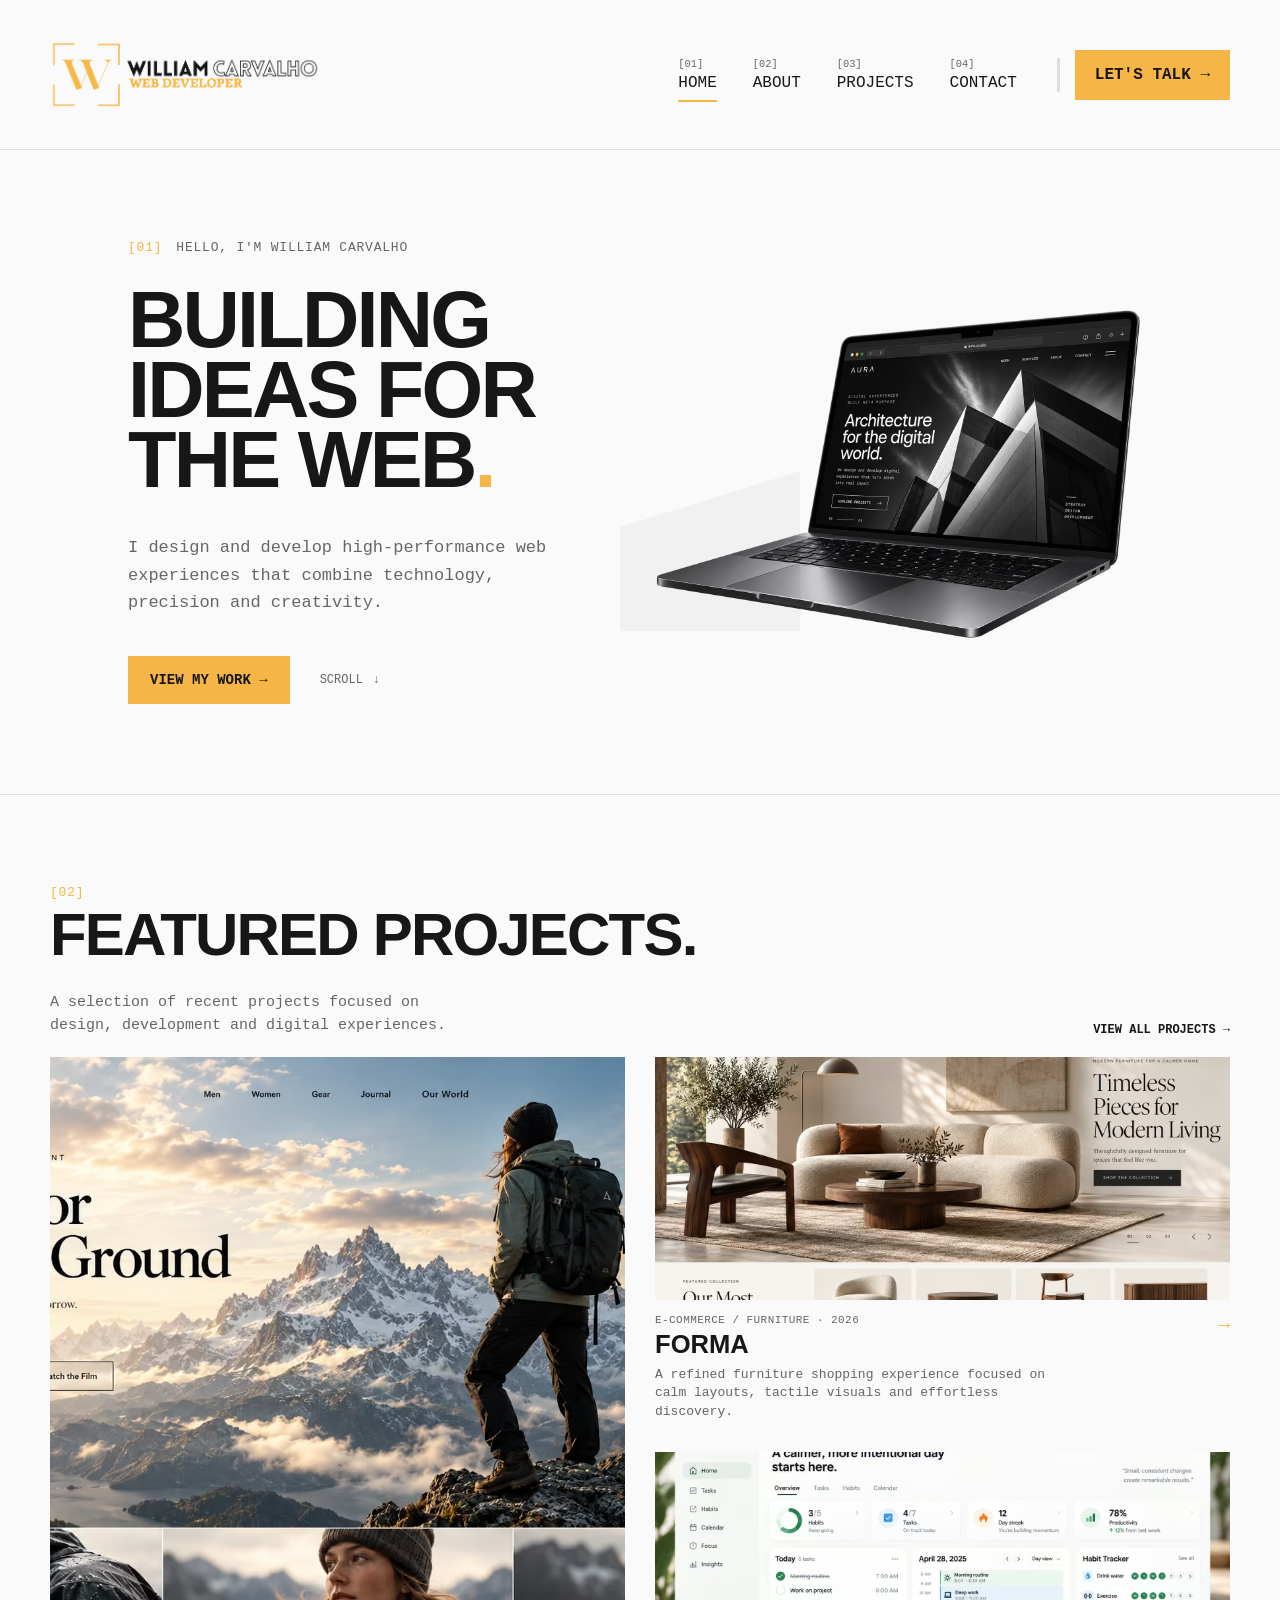
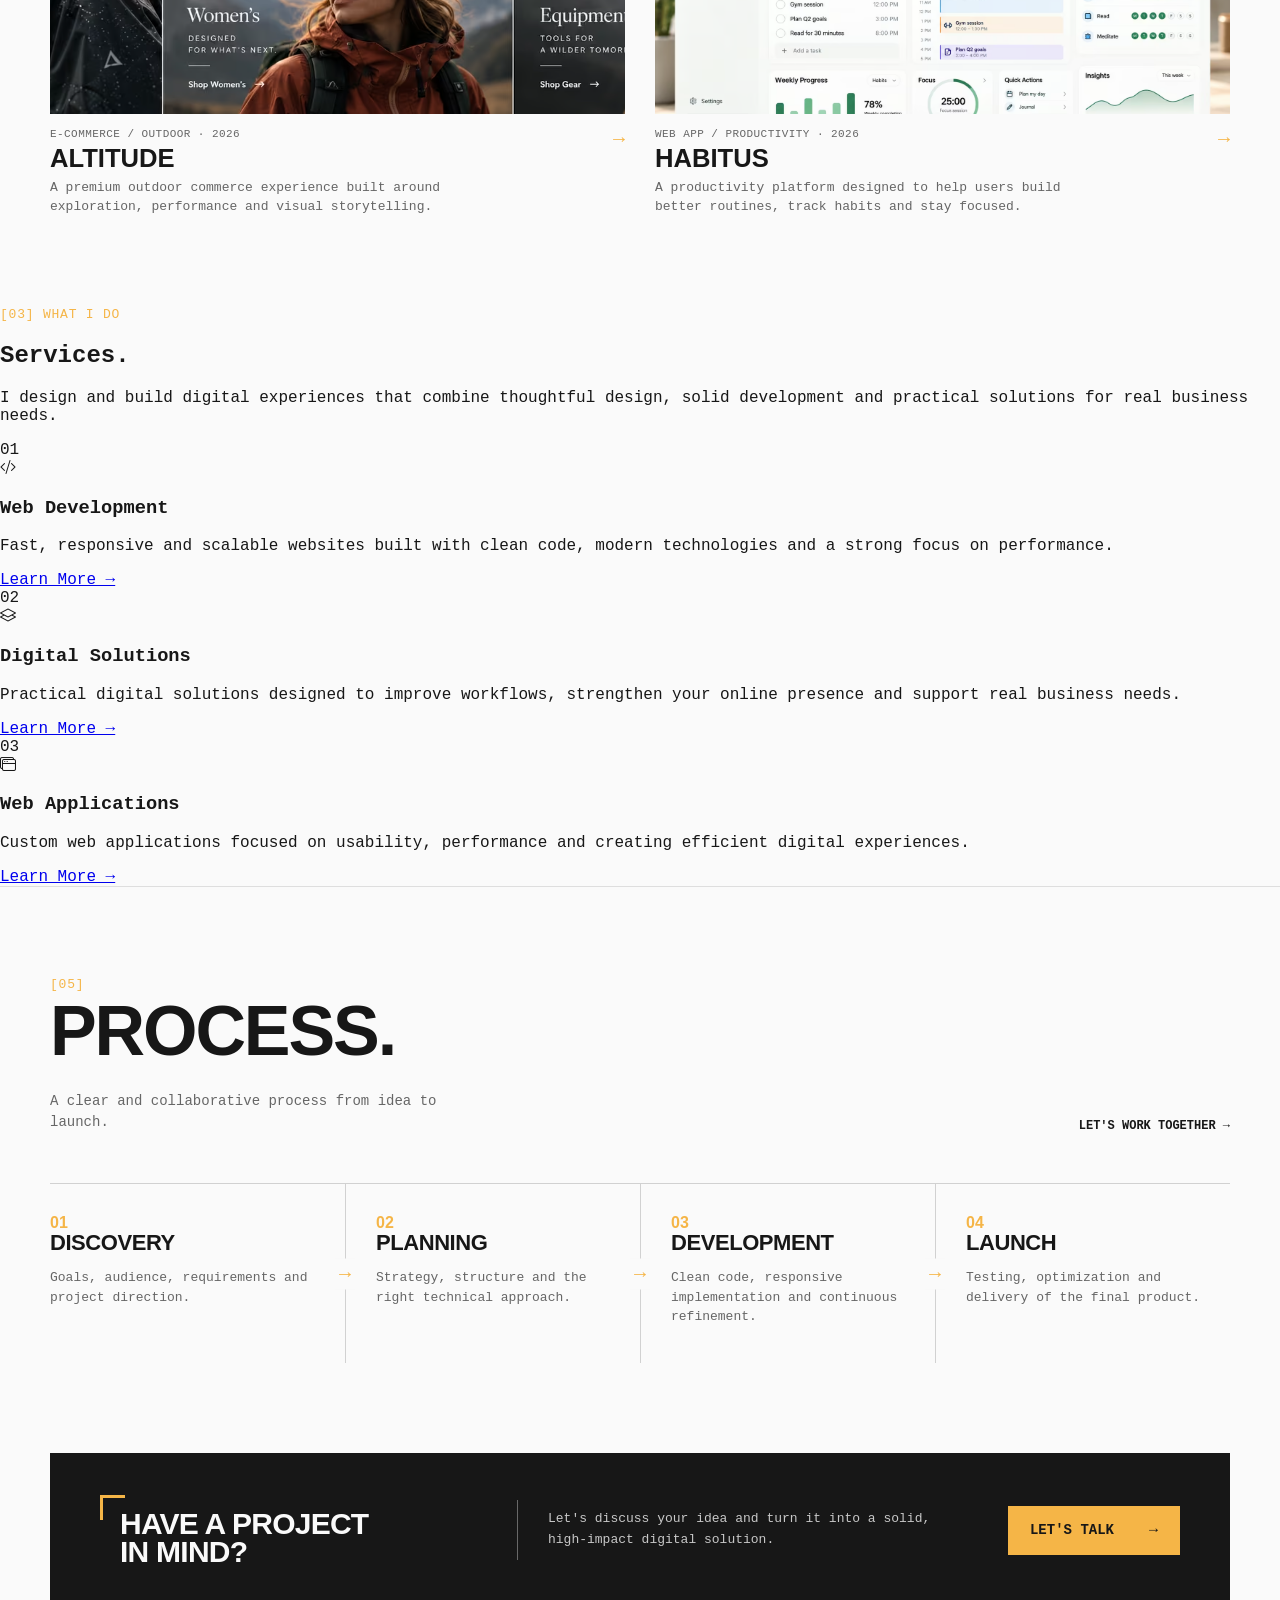
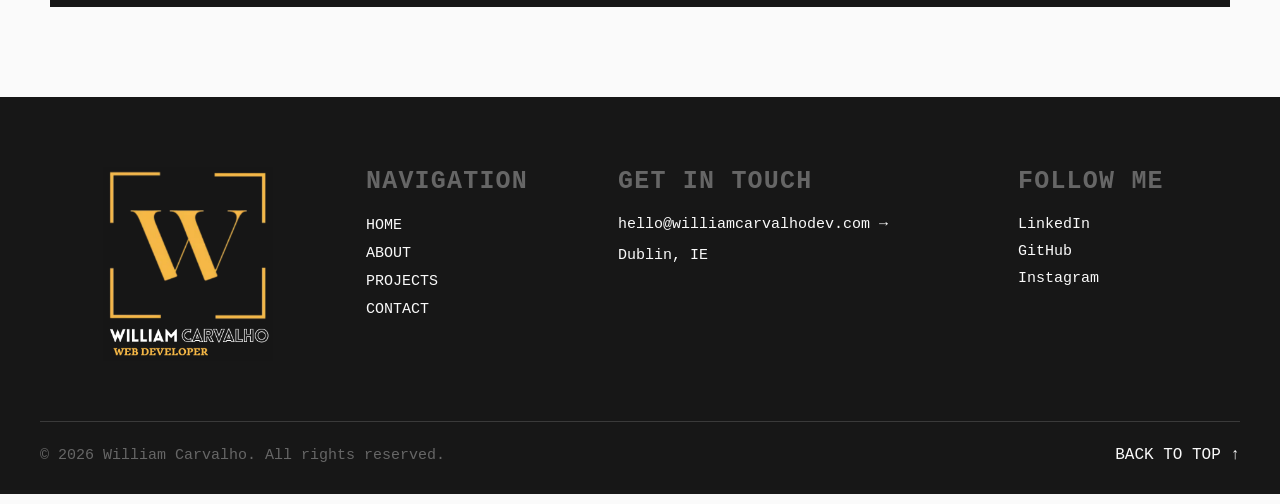
==== commit 0ea1361d: "Refactor index.html for improved structure and readability Updated HTML structure for better readabi" ====
--- a/index.html
+++ b/index.html
@@ -1,483 +1,448 @@
 <!DOCTYPE html>
 <html lang="en">
-
-<head>
-    <meta charset="UTF-8">
-    <meta name="viewport" content="width=device-width, initial-scale=1.0">
+  <head>
+    <meta charset="UTF-8" />
+    <meta name="viewport" content="width=device-width, initial-scale=1.0" />
     <title>William Carvalho - Web Developer</title>
-    <link rel="stylesheet" href="css/style.css">
-    <link rel="stylesheet" href="https://cdn.jsdelivr.net/npm/bootstrap-icons@1.13.2/font/bootstrap-icons.min.css">
-</head>
-
-<body>
+    <link rel="stylesheet" href="css/style.css" />
+    <link
+      rel="stylesheet"
+      href="https://cdn.jsdelivr.net/npm/bootstrap-icons@1.13.2/font/bootstrap-icons.min.css"
+    />
+  </head>
+
+  <body>
     <!-- Header -->
     <header class="site-header">
-        <div class="container header-container">
-
-            <!-- Website logo -->
-            <a href="index.html" class="site-logo">
-                <img src="images/full-logo-black.png" alt="William Carvalho Logo">
-            </a>
-
-            <!-- Main navigation -->
-            <nav class="main-navigation" id="main-navigation" aria-label="Main navigation">
-                <ul>
-                    <li>
-                        <a href="index.html" aria-current="page">
-                            <span class="nav-number">[01]</span>
-                            <span>Home</span>
-                        </a>
-                    </li>
-                    <li>
-                        <a href="about.html">
-                            <span class="nav-number">[02]</span>
-                            <span>About</span>
-                        </a>
-                    </li>
-                    <li>
-                        <a href="projects.html">
-                            <span class="nav-number">[03]</span>
-                            <span>Projects</span>
-                        </a>
-                    </li>
-                    <li>
-                        <a href="contact.html">
-                            <span class="nav-number">[04]</span>
-                            <span>Contact</span>
-                        </a>
-                    </li>
-                </ul>
-            </nav>
-
-            <!-- Header CTA -->
-            <a href="#" class="header-cta">
-                Let's Talk →
-            </a>
-
-            <!-- Mobile menu button -->
-            <button class="menu-toggle" type="button" aria-label="Toggle navigation menu" aria-expanded="false"
-                aria-controls="main-navigation">
-                <i class="bi bi-list" aria-hidden="true"></i>
-            </button>
-        </div>
+      <div class="container header-container">
+        <!-- Website logo -->
+        <a href="index.html" class="site-logo">
+          <img src="images/full-logo-black.png" alt="William Carvalho Logo" />
+        </a>
+
+        <!-- Main navigation -->
+        <nav
+          class="main-navigation"
+          id="main-navigation"
+          aria-label="Main navigation"
+        >
+          <ul>
+            <li>
+              <a href="index.html" aria-current="page">
+                <span class="nav-number">[01]</span>
+                <span>Home</span>
+              </a>
+            </li>
+            <li>
+              <a href="about.html">
+                <span class="nav-number">[02]</span>
+                <span>About</span>
+              </a>
+            </li>
+            <li>
+              <a href="projects.html">
+                <span class="nav-number">[03]</span>
+                <span>Projects</span>
+              </a>
+            </li>
+            <li>
+              <a href="contact.html">
+                <span class="nav-number">[04]</span>
+                <span>Contact</span>
+              </a>
+            </li>
+          </ul>
+        </nav>
+
+        <!-- Header CTA -->
+        <a href="#" class="header-cta"> Let's Talk → </a>
+
+        <!-- Mobile menu button -->
+        <button
+          class="menu-toggle"
+          type="button"
+          aria-label="Toggle navigation menu"
+          aria-expanded="false"
+          aria-controls="main-navigation"
+        >
+          <i class="bi bi-list" aria-hidden="true"></i>
+        </button>
+      </div>
     </header>
 
     <!-- Main Section -->
     <main>
-        <!-- Hero -->
-        <section class="hero">
-            <div class="container hero-container">
-                <!-- Hero Content -->
-                <div class="hero-content">
-                    <div class="hero-label">
-                        <span>[01]</span>
-                        <span>Hello, I'm William Carvalho</span>
-                    </div>
-                    <h1 class="hero-title">
-                        Building<br>
-                        Ideas For<br>
-                        The Web<span class="hero-dot">.</span>
-                    </h1>
-                    <p class="hero-description">
-                        I design and develop high-performance web experiences
-                        that combine technology, precision and creativity.
-                    </p>
-                    <div class="hero-actions">
-                        <a href="#projects" class="hero-cta">
-                            View my work →
-                        </a>
-                        <a href="#projects" class="hero-scroll">
-                            <span>Scroll</span>
-                            <span>↓</span>
-                        </a>
-                    </div>
+      <!-- Hero -->
+      <section class="hero">
+        <div class="container hero-container">
+          <!-- Hero Content -->
+          <div class="hero-content">
+            <div class="hero-label">
+              <span>[01]</span>
+              <span>Hello, I'm William Carvalho</span>
+            </div>
+            <h1 class="hero-title">
+              Building<br />
+              Ideas For<br />
+              The Web<span class="hero-dot">.</span>
+            </h1>
+            <p class="hero-description">
+              I design and develop high-performance web experiences that combine
+              technology, precision and creativity.
+            </p>
+            <div class="hero-actions">
+              <a href="#projects" class="hero-cta"> View my work → </a>
+              <a href="#projects" class="hero-scroll">
+                <span>Scroll</span>
+                <span>↓</span>
+              </a>
+            </div>
+          </div>
+          <!-- Hero Visual -->
+          <div class="hero-visual">
+            <div class="hero-image">
+              <img
+                src="images/hero-banner.avif"
+                alt="Creative web development workspace"
+              />
+            </div>
+          </div>
+        </div>
+      </section>
+
+      <!-- Featured Projects -->
+      <section class="featured-projects" id="projects">
+        <div class="container featured-projects-container">
+          <!-- Section Header -->
+          <div class="featured-projects-header">
+            <div class="featured-projects-heading">
+              <div class="section-label">
+                <span>[02]</span>
+              </div>
+              <h2>Featured Projects<span class="section-dot">.</span></h2>
+            </div>
+            <div class="featured-projects-intro">
+              <p>
+                A selection of recent projects focused on design, development
+                and digital experiences.
+              </p>
+              <a href="projects.html" class="section-link">
+                View all projects →
+              </a>
+            </div>
+          </div>
+
+          <!-- Projects Grid -->
+          <div class="projects-grid">
+            <!-- Project 01 -->
+            <article class="project-card project-card-large">
+              <a href="project.html" class="project-image">
+                <img
+                  src="images/projects-images/project1.avif"
+                  alt="Altitude project preview"
+                />
+              </a>
+              <div class="project-info">
+                <div>
+                  <span class="project-meta">
+                    E-commerce / Outdoor · 2026
+                  </span>
+                  <h3 class="project-title">Altitude</h3>
+                  <p>
+                    A premium outdoor commerce experience built around
+                    exploration, performance and visual storytelling.
+                  </p>
                 </div>
-                <!-- Hero Visual -->
-                <div class="hero-visual">
-                    <div class="hero-image">
-                        <img src="images/hero-banner.avif" alt="Creative web development workspace">
-                    </div>
+
+                <a href="project.html" class="project-arrow"> → </a>
+              </div>
+            </article>
+
+            <!-- Project 02 -->
+            <article class="project-card project-card-small">
+              <a href="#" class="project-image">
+                <img src="images/projects-images/project2.avif" alt="" />
+              </a>
+              <div class="project-info">
+                <div>
+                  <span class="project-meta">
+                    E-commerce / Furniture · 2026
+                  </span>
+
+                  <h3 class="project-title">Forma</h3>
+                  <p>
+                    A refined furniture shopping experience focused on calm
+                    layouts, tactile visuals and effortless discovery.
+                  </p>
                 </div>
-            </div>
-        </section>
-
-        <!-- Featured Projects -->
-        <section class="featured-projects" id="projects">
-            <div class="container featured-projects-container">
-                <!-- Section Header -->
-                <div class="featured-projects-header">
-                    <div class="featured-projects-heading">
-                        <div class="section-label">
-                            <span>[02]</span>
-                        </div>
-                        <h2>
-                            Featured Projects<span class="section-dot">.</span>
-                        </h2>
-                    </div>
-                    <div class="featured-projects-intro">
-                        <p>
-                            A selection of recent projects focused on design,
-                            development and digital experiences.
-                        </p>
-                        <a href="projects.html" class="section-link">
-                            View all projects →
-                        </a>
-                    </div>
+                <a href="#" class="project-arrow"> → </a>
+              </div>
+            </article>
+
+            <!-- Project 03 -->
+            <article class="project-card project-card-medium">
+              <a href="#" class="project-image">
+                <img src="images/projects-images/project3.avif" alt="" />
+              </a>
+
+              <div class="project-info">
+                <div>
+                  <span class="project-meta">
+                    Web App / Productivity · 2026
+                  </span>
+                  <h3 class="project-title">Habitus</h3>
+                  <p>
+                    A productivity platform designed to help users build better
+                    routines, track habits and stay focused.
+                  </p>
                 </div>
-
-                <!-- Projects Grid -->
-                <div class="projects-grid">
-                    <!-- Project 01 -->
-                    <article class="project-card project-card-large">
-                        <a href="project.html" class="project-image">
-                            <img src="images/projects-images/project1.avif" alt="Altitude project preview">
-                        </a>
-                        <div class="project-info">
-                            <div>
-                                <span class="project-meta">
-                                    E-commerce / Outdoor · 2026
-                                </span>
-                                <h3 class="project-title">
-                                    Altitude
-                                </h3>
-                                <p>
-                                    A premium outdoor commerce experience built around exploration,
-                                    performance and visual storytelling.
-                                </p>
-                            </div>
-
-                            <a href="project.html" class="project-arrow">
-                                →
-                            </a>
-                        </div>
-                    </article>
-
-                    <!-- Project 02 -->
-                    <article class="project-card project-card-small">
-                        <a href="#" class="project-image">
-                            <img src="images/projects-images/project2.avif" alt="">
-                        </a>
-                        <div class="project-info">
-                            <div>
-                                <span class="project-meta">
-                                    E-commerce / Furniture · 2026
-                                </span>
-
-                                <h3 class="project-title">
-                                    Forma
-                                </h3>
-                                <p>
-                                    A refined furniture shopping experience focused on calm layouts,
-                                    tactile visuals and effortless discovery.
-                                </p>
-                            </div>
-                            <a href="#" class="project-arrow">
-                                →
-                            </a>
-                        </div>
-                    </article>
-
-                    <!-- Project 03 -->
-                    <article class="project-card project-card-medium">
-                        <a href="#" class="project-image">
-                            <img src="images/projects-images/project3.avif" alt="">
-                        </a>
-
-                        <div class="project-info">
-                            <div>
-                                <span class="project-meta">
-                                    Web App / Productivity · 2026
-                                </span>
-                                <h3 class="project-title">
-                                    Habitus
-                                </h3>
-                                <p>
-                                    A productivity platform designed to help users build better
-                                    routines, track habits and stay focused.
-                                </p>
-                            </div>
-                            <a href="#" class="project-arrow">
-                                →
-                            </a>
-                        </div>
-                    </article>
-                </div>
-            </div>
-        </section>
-
-        <!-- About Section -->
-        <section class="about-preview" id="about">
-            <div class="container about-preview-container">
-                <!-- Section Heading -->
-                <div class="about-preview-heading">
-                    <div class="section-label">
-                        <span>[03]</span>
-                    </div>
-                    <h2>
-                        About Me<span class="section-dot">.</span>
-                    </h2>
-                </div>
-
-                <!-- About Content -->
-                <div class="about-preview-content">
-                    <p>
-                        I'm a Web Developer focused on creating digital experiences
-                        that make an impact. With a strong eye for design and clean code,
-                        I turn ideas into high-performance products.
-                    </p>
-                    <a href="about.html" class="about-preview-link">
-                        More about me →
-                    </a>
-                </div>
-
-                <!-- Stats -->
-                <div class="about-preview-stats">
-                    <div class="about-stat">
-                        <strong>5+</strong>
-                        <span>
-                            Years<br>
-                            Experience
-                        </span>
-                    </div>
-                    <div class="about-stat">
-                        <strong>40+</strong>
-                        <span>
-                            Projects<br>
-                            Delivered
-                        </span>
-                    </div>
-                    <div class="about-stat">
-                        <strong>20+</strong>
-                        <span>
-                            Happy<br>
-                            Clients
-                        </span>
-                    </div>
-                </div>
-            </div>
-        </section>
-
-        <!-- Services -->
-        <section class="services-preview" id="services">
-            <div class="container services-preview-container">
-                <div class="services-header">
-                    <div class="services-heading">
-                        <div class="section-label">
-                            <span>[04]</span>
-                        </div>
-                        <h2>Services<span class="section-dot">.</span></h2>
-                    </div>
-                    <div class="services-intro">
-                        <p>Web solutions built for businesses, brands and digital products.</p>
-                        <a href="contact.html" class="section-link">Discuss a project →</a>
-                    </div>
-                </div>
-
-                <div class="services-grid">
-                    <article class="service-item">
-                        <div class="service-content">
-                            <h3>Web Development</h3>
-                            <p>
-                                Responsive, high-performance websites and landing pages
-                                built with clean code and modern web technologies.
-                            </p>
-                            <a href="services.html">Learn more →</a>
-                        </div>
-                    </article>
-
-                    <article class="service-item">
-                        <div class="service-content">
-                            <h3>Digital Solutions</h3>
-                            <p>
-                                Websites and digital solutions for local businesses,
-                                including clinics, beauty salons, online stores
-                                and booking experiences.
-                            </p>
-                            <a href="services.html">Learn more →</a>
-                        </div>
-                    </article>
-
-                    <article class="service-item">
-                        <div class="service-content">
-                            <h3>Web Applications</h3>
-                            <p>
-                                Modern web applications using technologies such as
-                                JavaScript, React, Java, Spring Boot and databases.
-                            </p>
-                            <a href="services.html">Learn more →</a>
-                        </div>
-                    </article>
-                </div>
-            </div>
-        </section>
-
-        <!-- Process -->
-        <section class="process-preview" id="process">
-            <div class="container process-preview-container">
-                <div class="process-header">
-                    <div class="process-heading">
-                        <div class="section-label">
-                            <span>[05]</span>
-                        </div>
-                        <h2>
-                            Process<span class="section-dot">.</span>
-                        </h2>
-                    </div>
-                    <div class="process-intro">
-                        <p>A clear and collaborative process from idea to launch.</p>
-                        <a href="contact.html" class="section-link">
-                            Let's work together →
-                        </a>
-                    </div>
-                </div>
-
-                <div class="process-grid">
-                    <article class="process-item">
-                        <div class="process-top">
-                            <span class="process-number">01</span>
-                        </div>
-                        <div class="process-content">
-                            <h3>Discovery</h3>
-                            <p>Goals, audience, requirements and project direction.</p>
-                        </div>
-                        <span class="process-arrow">→</span>
-                    </article>
-
-                    <article class="process-item">
-                        <div class="process-top">
-                            <span class="process-number">02</span>
-                        </div>
-                        <div class="process-content">
-                            <h3>Planning</h3>
-                            <p>Strategy, structure and the right technical approach.</p>
-                        </div>
-                        <span class="process-arrow">→</span>
-                    </article>
-
-                    <article class="process-item">
-                        <div class="process-top">
-                            <span class="process-number">03</span>
-                        </div>
-                        <div class="process-content">
-                            <h3>Development</h3>
-                            <p>Clean code, responsive implementation and continuous refinement.</p>
-                        </div>
-                        <span class="process-arrow">→</span>
-                    </article>
-
-                    <article class="process-item">
-                        <div class="process-top">
-                            <span class="process-number">04</span>
-                        </div>
-                        <div class="process-content">
-                            <h3>Launch</h3>
-                            <p>Testing, optimization and delivery of the final product.</p>
-                        </div>
-                    </article>
-                </div>
-            </div>
-        </section>
-
-        <!-- CTA Button -->
-        <section class="services-final-cta">
-            <div class="container services-final-cta-container">
-                <div class="services-final-cta-heading">
-                    <span class="services-final-cta-corner"></span>
-                    <h2>
-                        Have a Project<br>
-                        in Mind<span class="section-dot">?</span>
-                    </h2>
-                </div>
-                <div class="services-final-cta-divider"></div>
-                <div class="services-final-cta-text">
-                    <p>
-                        Let's discuss your idea and turn it into
-                        a solid, high-impact digital solution.
-                    </p>
-                </div>
-                <div class="services-final-cta-action">
-                    <a href="contact.html" class="services-final-cta-button">
-                        Let's Talk
-                        <span>→</span>
-                    </a>
-                </div>
-            </div>
-        </section>
+                <a href="#" class="project-arrow"> → </a>
+              </div>
+            </article>
+          </div>
+        </div>
+      </section>
+
+      <!-- Services -->
+      <section class="services-intro-section">
+        <div class="container services-intro-container">
+          <div class="services-intro-heading">
+            <div class="section-label services-intro-label">
+              <span>[03]</span>
+              <span>What I Do</span>
+            </div>
+            <h2>Services<span class="section-dot">.</span></h2>
+          </div>
+          <div class="services-intro-content">
+            <p>
+              I design and build digital experiences that combine thoughtful
+              design, solid development and practical solutions for real
+              business needs.
+            </p>
+          </div>
+        </div>
+      </section>
+
+      <section class="services-core" id="services-list">
+        <div class="container services-core-container">
+          <article class="services-core-item">
+            <span class="services-core-number">01</span>
+            <div class="services-core-content">
+              <i class="bi bi-code-slash"></i>
+              <h3>Web Development</h3>
+              <p>
+                Fast, responsive and scalable websites built with clean code,
+                modern technologies and a strong focus on performance.
+              </p>
+              <a href="#web-development"> Learn More → </a>
+            </div>
+          </article>
+          <article class="services-core-item">
+            <span class="services-core-number">02</span>
+            <div class="services-core-content">
+              <i class="bi bi-layers"></i>
+              <h3>Digital Solutions</h3>
+              <p>
+                Practical digital solutions designed to improve workflows,
+                strengthen your online presence and support real business needs.
+              </p>
+              <a href="#digital-solutions"> Learn More → </a>
+            </div>
+          </article>
+          <article class="services-core-item">
+            <span class="services-core-number">03</span>
+            <div class="services-core-content">
+              <i class="bi bi-window-stack"></i>
+              <h3>Web Applications</h3>
+              <p>
+                Custom web applications focused on usability, performance and
+                creating efficient digital experiences.
+              </p>
+              <a href="#web-applications"> Learn More → </a>
+            </div>
+          </article>
+        </div>
+      </section>
+
+      <!-- Process -->
+      <section class="process-preview" id="process">
+        <div class="container process-preview-container">
+          <div class="process-header">
+            <div class="process-heading">
+              <div class="section-label">
+                <span>[05]</span>
+              </div>
+              <h2>Process<span class="section-dot">.</span></h2>
+            </div>
+            <div class="process-intro">
+              <p>A clear and collaborative process from idea to launch.</p>
+              <a href="contact.html" class="section-link">
+                Let's work together →
+              </a>
+            </div>
+          </div>
+
+          <div class="process-grid">
+            <article class="process-item">
+              <div class="process-top">
+                <span class="process-number">01</span>
+              </div>
+              <div class="process-content">
+                <h3>Discovery</h3>
+                <p>Goals, audience, requirements and project direction.</p>
+              </div>
+              <span class="process-arrow">→</span>
+            </article>
+
+            <article class="process-item">
+              <div class="process-top">
+                <span class="process-number">02</span>
+              </div>
+              <div class="process-content">
+                <h3>Planning</h3>
+                <p>Strategy, structure and the right technical approach.</p>
+              </div>
+              <span class="process-arrow">→</span>
+            </article>
+
+            <article class="process-item">
+              <div class="process-top">
+                <span class="process-number">03</span>
+              </div>
+              <div class="process-content">
+                <h3>Development</h3>
+                <p>
+                  Clean code, responsive implementation and continuous
+                  refinement.
+                </p>
+              </div>
+              <span class="process-arrow">→</span>
+            </article>
+
+            <article class="process-item">
+              <div class="process-top">
+                <span class="process-number">04</span>
+              </div>
+              <div class="process-content">
+                <h3>Launch</h3>
+                <p>Testing, optimization and delivery of the final product.</p>
+              </div>
+            </article>
+          </div>
+        </div>
+      </section>
+
+      <!-- CTA Button -->
+      <section class="services-final-cta">
+        <div class="container services-final-cta-container">
+          <div class="services-final-cta-heading">
+            <span class="services-final-cta-corner"></span>
+            <h2>
+              Have a Project<br />
+              in Mind<span class="section-dot">?</span>
+            </h2>
+          </div>
+          <div class="services-final-cta-divider"></div>
+          <div class="services-final-cta-text">
+            <p>
+              Let's discuss your idea and turn it into a solid, high-impact
+              digital solution.
+            </p>
+          </div>
+          <div class="services-final-cta-action">
+            <a href="contact.html" class="services-final-cta-button">
+              Let's Talk
+              <span>→</span>
+            </a>
+          </div>
+        </div>
+      </section>
     </main>
 
     <!-- Footer -->
     <footer class="site-footer">
-        <div class="container">
-            <div class="footer-content">
-
-                <!-- Logo -->
-                <div class="footer-logo">
-                    <a href="index.html">
-                        <!-- Desktop / Laptop-->
-                        <img src="images/full-logo-2-white.png" alt="William Carvalho logo" class="footer-logo-desktop">
-
-                        <!-- Tablet / Mobile -->
-                        <img src="images/full-logo-white.png" alt="William Carvalho logo" class="footer-logo-mobile">
-                    </a>
-                </div>
-
-                <!-- Navigation -->
-                <nav class="footer-navigation" aria-label="Footer navigation">
-                    <h2>Navigation</h2>
-
-                    <ul>
-                        <li><a href="index.html">Home</a></li>
-                        <li><a href="about.html">About</a></li>
-                        <li><a href="services.html">Services</a></li>
-                        <li><a href="projects.html">Projects</a></li>
-                        <li><a href="contact.html">Contact</a></li>
-                    </ul>
-                </nav>
-
-                <!-- Contact -->
-                <div class="footer-contact-section">
-                    <h2>Get in touch</h2>
-
-                    <div class="footer-contact">
-                        <a href="mailto:hello@williamcarvalho.com">
-                            hello@williamcarvalhodev.com →
-                        </a>
-                        <p>Dublin, IE</p>
-                    </div>
-                </div>
-
-                <!-- Social -->
-                <div class="footer-social-section">
-                    <h2>Follow me</h2>
-                    <div class="footer-social">
-                        <a href="https://www.linkedin.com/in/william-carvalhoo/" target="_blank"
-                            rel="noopener noreferrer">
-                            LinkedIn
-                        </a>
-                        <a href="https://github.com/williamcarvalhodev/" target="_blank" rel="noopener noreferrer">
-                            GitHub
-                        </a>
-                        <a href="https://www.instagram.com/williamcarvalhodev/" target="_blank"
-                            rel="noopener noreferrer">
-                            Instagram
-                        </a>
-                    </div>
-                </div>
-            </div>
-
-            <!-- Footer bottom -->
-            <div class="footer-bottom">
-                <p>
-                    &copy; 2026 William Carvalho. All rights reserved.
-                </p>
-                <a href="#top" class="back-to-top">
-                    Back to top ↑
-                </a>
-            </div>
-        </div>
+      <div class="container">
+        <div class="footer-content">
+          <!-- Logo -->
+          <div class="footer-logo">
+            <a href="index.html">
+              <!-- Desktop / Laptop-->
+              <img
+                src="images/full-logo-2-white.png"
+                alt="William Carvalho logo"
+                class="footer-logo-desktop"
+              />
+
+              <!-- Tablet / Mobile -->
+              <img
+                src="images/full-logo-white.png"
+                alt="William Carvalho logo"
+                class="footer-logo-mobile"
+              />
+            </a>
+          </div>
+
+          <!-- Navigation -->
+          <nav class="footer-navigation" aria-label="Footer navigation">
+            <h2>Navigation</h2>
+
+            <ul>
+              <li><a href="index.html">Home</a></li>
+              <li><a href="about.html">About</a></li>
+              <li><a href="projects.html">Projects</a></li>
+              <li><a href="contact.html">Contact</a></li>
+            </ul>
+          </nav>
+
+          <!-- Contact -->
+          <div class="footer-contact-section">
+            <h2>Get in touch</h2>
+
+            <div class="footer-contact">
+              <a href="mailto:hello@williamcarvalho.com">
+                hello@williamcarvalhodev.com →
+              </a>
+              <p>Dublin, IE</p>
+            </div>
+          </div>
+
+          <!-- Social -->
+          <div class="footer-social-section">
+            <h2>Follow me</h2>
+            <div class="footer-social">
+              <a
+                href="https://www.linkedin.com/in/william-carvalhoo/"
+                target="_blank"
+                rel="noopener noreferrer"
+              >
+                LinkedIn
+              </a>
+              <a
+                href="https://github.com/williamcarvalhodev/"
+                target="_blank"
+                rel="noopener noreferrer"
+              >
+                GitHub
+              </a>
+              <a
+                href="https://www.instagram.com/williamcarvalhodev/"
+                target="_blank"
+                rel="noopener noreferrer"
+              >
+                Instagram
+              </a>
+            </div>
+          </div>
+        </div>
+
+        <!-- Footer bottom -->
+        <div class="footer-bottom">
+          <p>&copy; 2026 William Carvalho. All rights reserved.</p>
+          <a href="#top" class="back-to-top"> Back to top ↑ </a>
+        </div>
+      </div>
     </footer>
 
     <script src="js/script/script.js"></script>
-</body>
-
-</html>+  </body>
+</html>
